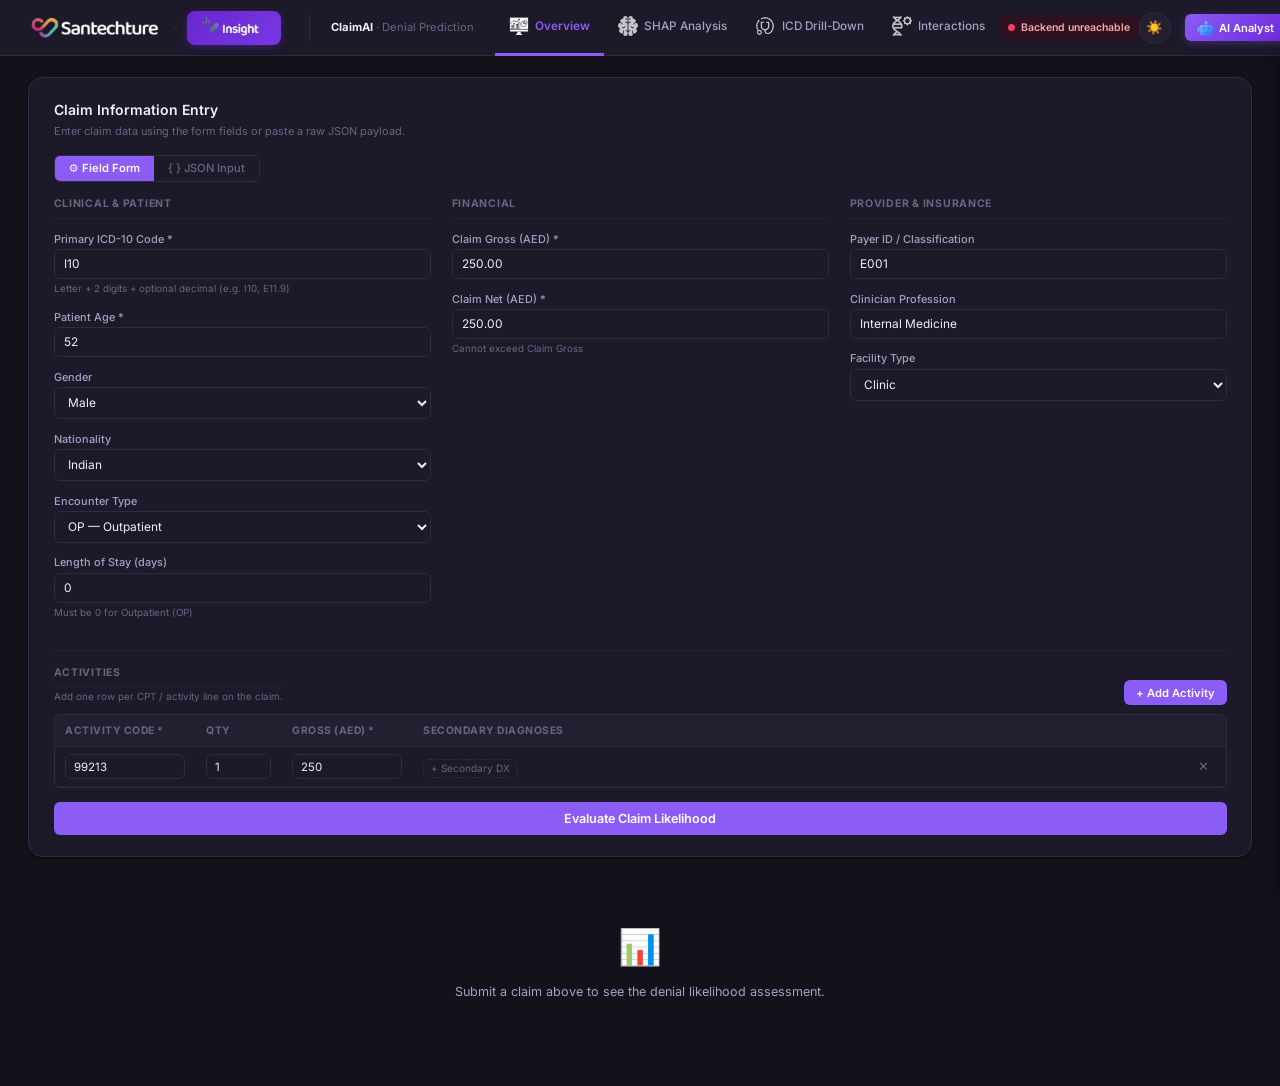
==== frontend/index.html @ 948dea89 "rag included for mvp" ====
<!DOCTYPE html>
<html lang="en">
<head>
  <meta charset="UTF-8" />
  <meta name="viewport" content="width=device-width, initial-scale=1.0" />
  <title>ClaimAI — Denial Prediction</title>

  <!-- Google Fonts -->
  <link rel="preconnect" href="https://fonts.googleapis.com" />
  <link rel="preconnect" href="https://fonts.gstatic.com" crossorigin />
  <link href="https://fonts.googleapis.com/css2?family=Inter:wght@400;500;600;700&display=swap" rel="stylesheet" />

  <!-- Plotly.js -->
  <script src="https://cdn.plot.ly/plotly-2.32.0.min.js"></script>

  <!-- Styles -->
  <link rel="stylesheet" href="css/base.css?v=6" />
  <link rel="stylesheet" href="css/layout.css?v=5" />
  <link rel="stylesheet" href="css/components.css?v=6" />

  <style>
    /* ── Top navigation bar ─────────────────────────────────────── */
    .top-nav {
      position: sticky;
      top: 0;
      z-index: 100;
      background: var(--color-surface);
      border-bottom: 1px solid var(--color-border);
      display: flex;
      align-items: center;
      padding: 0 2rem;
      height: 56px;
      gap: 0;
      box-shadow: 0 1px 4px rgba(0,0,0,.25);
    }

    /* Logo section */
    .top-nav-logo {
      display: flex;
      align-items: center;
      margin-right: 2rem;
      text-decoration: none;
      flex-shrink: 0;
    }
    .top-nav-logo img {
      height: 26px;
      width: auto;
      display: block;
    }
    .top-nav-logo-sep {
      color: var(--color-border);
      font-size: .85rem;
      font-weight: 300;
      margin: 0 .6rem;
      user-select: none;
      opacity: 0.6;
    }
    .top-nav-insights-logo {
      height: 34px !important;
      width: auto;
      display: block;
      opacity: 0.95;
      background: linear-gradient(135deg, #6d28d9, #7c3aed);
      padding: 5px 9px;
      border-radius: 8px;
      box-shadow: 0 2px 8px rgba(109, 40, 217, 0.4);
    }

    /* Divider between logo and tabs */
    .top-nav-divider {
      width: 1px;
      height: 28px;
      background: var(--color-border);
      margin-right: 1.5rem;
      flex-shrink: 0;
    }

    /* ── Nav icon size — change ONE variable to resize all nav icons ── */
    :root { --nav-icon-size: 20px; }

    .top-nav-tab {
      background: none;
      border: none;
      padding: 0 1rem;
      height: 56px;
      font-size: .84rem;
      font-weight: 500;
      color: var(--color-text-secondary);
      cursor: pointer;
      border-bottom: 3px solid transparent;
      transition: color 120ms, border-color 120ms;
      white-space: nowrap;
      font-family: var(--font);
      display: flex;
      align-items: center;
      gap: .45rem;
    }
    .top-nav-tab:hover {
      color: var(--color-text-primary);
    }
    .top-nav-tab.active {
      color: var(--color-accent);
      border-bottom-color: var(--color-accent);
      font-weight: 600;
    }
    .top-nav-tab img {
      width: var(--nav-icon-size);
      height: var(--nav-icon-size);
      object-fit: contain;
      opacity: 0.75;
      transition: opacity 120ms;
      filter: brightness(0) invert(1);
      flex-shrink: 0;
    }
    .top-nav-tab:hover img   { opacity: 0.95; }
    .top-nav-tab.active img  { opacity: 1; filter: brightness(0) invert(1); }

    /* Spacer pushes health badge to the right */
    .top-nav-spacer { flex: 1; }

    /* Health badge in top nav */
    .top-nav-health {
      display: flex;
      align-items: center;
      gap: .4rem;
      font-size: .75rem;
      font-weight: 600;
      padding: .3rem .65rem;
      border-radius: var(--radius-sm);
      flex-shrink: 0;
    }
    .top-nav-health.online  { background: var(--color-low-bg);    color: #6EE7B7; }
    .top-nav-health.offline { background: var(--color-high-bg);   color: #FCA5A5; }
    .top-nav-health.loading { background: var(--color-medium-bg); color: #FCD34D; }
    .top-nav-health .health-dot { width:7px; height:7px; border-radius:50%; flex-shrink:0; }
    .top-nav-health.online  .health-dot { background: var(--color-low); }
    .top-nav-health.offline .health-dot { background: var(--color-high); }
    .top-nav-health.loading .health-dot { background: var(--color-medium); }

    /* Remove old in-page tab strip (still used in DOM for JS compat via bridge) */
    .tab-strip { display: none !important; }

    /* Remove old page header (replaced by top-nav) */
    .page-header { display: none !important; }

    /* Verdict banner sits just below the nav */
    .verdict-banner { margin-top: 0; }

    /* ── Form input mode toggle ─────────────────────────────────── */
    .input-mode-toggle {
      display: flex;
      gap: 0;
      margin-bottom: 1rem;
      border: 1px solid var(--color-border);
      border-radius: var(--radius-sm);
      overflow: hidden;
      width: fit-content;
    }
    .mode-btn {
      background: none;
      border: none;
      padding: .42rem 1rem;
      font-size: .8rem;
      font-weight: 500;
      color: var(--color-text-muted);
      cursor: pointer;
      font-family: var(--font);
      transition: background 120ms, color 120ms;
    }
    .mode-btn.active {
      background: var(--color-accent);
      color: #fff;
      font-weight: 600;
    }
    .mode-btn:not(.active):hover {
      background: var(--color-border-light);
      color: var(--color-text-primary);
    }

    /* JSON input panel */
    .json-input-panel { display: none; }
    .json-input-panel.visible { display: block; }
    .form-fields-panel { display: block; }
    .form-fields-panel.hidden { display: none; }

    .json-textarea {
      width: 100%;
      height: 280px;
      padding: .75rem;
      font-family: 'JetBrains Mono', 'Fira Code', monospace;
      font-size: .8rem;
      border: 1px solid var(--color-border);
      border-radius: var(--radius-sm);
      resize: vertical;
      line-height: 1.6;
      color: var(--color-text-primary);
      background: var(--color-surface-alt);
    }
    .json-textarea:focus {
      outline: none;
      border-color: var(--color-accent);
      box-shadow: 0 0 0 3px rgba(59,130,246,.1);
    }
    .json-error {
      font-size: .78rem;
      color: var(--color-high);
      margin-top: .4rem;
      display: none;
    }
    .json-error.visible { display: block; }
    .json-hint {
      font-size: .74rem;
      color: var(--color-text-muted);
      margin-top: .35rem;
    }

    /* App shell — remove left sidebar, full width main */
    .app-shell { flex-direction: column; }
    .sidebar   { display: none; }
    .main-content { width: 100%; }

    /* Content area max-width keeps wide-screen readable */
    .content-area {
      max-width: 1400px;
      margin-left: auto;
      margin-right: auto;
      width: 100%;
    }

    /* Overview top row: score card narrower, gauge wider */
    .overview-top-row {
      display: grid;
      grid-template-columns: 280px 1fr 280px;
      gap: 1.25rem;
      align-items: start;
      margin-bottom: 1.25rem;
    }
    @media (max-width: 1100px) {
      .overview-top-row { grid-template-columns: 1fr 1fr; }
      .overview-top-row > :last-child { grid-column: 1 / -1; }
    }
    @media (max-width: 700px) {
      .overview-top-row { grid-template-columns: 1fr; }
    }

    /* Form columns: tighter gap on mid screens */
    @media (max-width: 1050px) {
      .form-columns { grid-template-columns: 1fr 1fr !important; }
    }

    /* Activity table: constrain input widths so the table doesn't explode */
    .activities-table .act-code  { width: 120px; min-width: 90px; }
    .activities-table .act-qty   { width: 65px;  min-width: 55px; }
    .activities-table .act-gross { width: 110px; min-width: 80px; }

    /* Secondary DX inputs inside activity rows */
    .act-secondary-dx-cell { min-width: 180px; }
    .secondary-dx-list { display: flex; flex-direction: column; gap: .25rem; margin-bottom: .25rem; }
    .secondary-dx-row  { display: flex; align-items: center; gap: .25rem; }
    .btn-add-sec-dx {
      background: none; border: 1px dashed var(--color-border);
      border-radius: var(--radius-sm); padding: .18rem .5rem;
      font-size: .72rem; color: var(--color-text-muted); cursor: pointer;
      font-family: var(--font); white-space: nowrap;
    }
    .btn-add-sec-dx:hover { border-color: var(--color-accent); color: var(--color-accent); }
    .btn-remove-sec-dx {
      background: none; border: none; color: var(--color-text-muted);
      cursor: pointer; font-size: .8rem; padding: 0 .2rem; line-height: 1;
    }
    .btn-remove-sec-dx:hover { color: var(--color-high); }

    /* ── Live Interaction Explorer ──────────────────────────────────── */
    .live-interaction-section {
      background: var(--color-surface);
      border: 1px solid var(--color-border-light);
      border-radius: var(--radius-md);
      padding: 1rem 1.25rem 1.25rem;
      margin-bottom: 1rem;
    }

    /* Controls row */
    .live-controls-row {
      display: flex;
      align-items: center;
      gap: 1.25rem;
      flex-wrap: wrap;
      margin-bottom: .85rem;
      padding-bottom: .75rem;
      border-bottom: 1px solid var(--color-border-light);
    }
    .live-ctrl-group { display: flex; align-items: center; gap: .5rem; }
    .live-ctrl-label {
      font-size: .72rem;
      font-weight: 600;
      color: var(--color-text-muted);
      text-transform: uppercase;
      letter-spacing: .04em;
      white-space: nowrap;
    }
    .live-activity-select {
      font-family: var(--font);
      font-size: .8rem;
      background: var(--color-chart-bg);
      color: var(--color-text-primary);
      border: 1px solid var(--color-border-light);
      border-radius: var(--radius-sm);
      padding: .28rem .55rem;
      min-width: 220px;
      cursor: pointer;
    }
    .live-ctrl-legend { gap: .4rem; flex-wrap: wrap; }

    /* Depth toggle buttons */
    .depth-toggle-group { display: flex; gap: .25rem; }
    .depth-btn {
      font-family: var(--font);
      font-size: .75rem;
      font-weight: 600;
      letter-spacing: .03em;
      background: var(--color-chart-bg);
      color: var(--color-text-muted);
      border: 1px solid var(--color-border-light);
      border-radius: var(--radius-sm);
      padding: .28rem .72rem;
      cursor: pointer;
      transition: background .15s, color .15s, border-color .15s;
    }
    .depth-btn:hover { background: var(--color-border-light); color: var(--color-text-primary); }
    .depth-btn.active {
      background: var(--color-accent, #3B82F6);
      color: #fff;
      border-color: var(--color-accent, #3B82F6);
    }

    /* Direction badges */
    .depth-dir-badge {
      display: inline-block;
      font-size: .68rem;
      font-weight: 600;
      padding: .2rem .5rem;
      border-radius: var(--radius-sm);
      white-space: nowrap;
    }
    .dir-amplifying  { background: #7F1D1D;  color: #FEE2E2; border: 1px solid #EF4444; }
    .dir-conflicting { background: #1E3A5F;  color: #DBEAFE; border: 1px solid #3B82F6; }
    .dir-mixed       { background: #78350F;  color: #FEF3C7; border: 1px solid #F59E0B; }

    /* Live header banner */
    .live-interaction-header {
      border-radius: var(--radius-sm);
      padding: .6rem 1rem;
      margin-bottom: .85rem;
      display: flex;
      align-items: center;
      justify-content: space-between;
      flex-wrap: wrap;
      gap: .5rem;
      min-height: 2.4rem;
      font-size: .8rem;
    }
    .live-interaction-header.neutral { background: var(--color-chart-bg); }
    .live-interaction-header.high    { background: rgba(239,68,68,.12); border: 1px solid rgba(239,68,68,.25); }
    .live-interaction-header.medium  { background: rgba(245,158,11,.12); border: 1px solid rgba(245,158,11,.25); }
    .live-interaction-header.low     { background: rgba(34,197,94,.10); border: 1px solid rgba(34,197,94,.2); }
    .live-header-left, .live-header-right { display: flex; align-items: center; gap: .6rem; flex-wrap: wrap; }
    .live-badge {
      font-size: .68rem; font-weight: 700; letter-spacing: .06em;
      background: var(--color-accent, #3B82F6); color: #fff;
      padding: .15rem .45rem; border-radius: var(--radius-sm);
    }
    .live-act-label  { font-size: .8rem; color: var(--color-text-primary); }
    .live-depth-label {
      font-size: .7rem; font-weight: 600;
      color: var(--color-text-muted);
      background: var(--color-chart-bg);
      border: 1px solid var(--color-border-light);
      padding: .1rem .4rem; border-radius: var(--radius-sm);
    }
    .live-dominant-label { font-size: .72rem; color: var(--color-text-muted); }
    .live-dominant-combo { font-size: .8rem; font-weight: 600; color: var(--color-text-primary); }
    .live-combined-score { font-size: .8rem; font-weight: 700; }
    .live-combined-score.pos { color: #F87171; text-shadow: 0 0 8px rgba(239,68,68,.4); }
    .live-combined-score.neg { color: #34D399; text-shadow: 0 0 8px rgba(52,211,153,.4); }

    /* Live depth content wrapper */
    .live-depth-content { min-height: 200px; }

    /* Depth-2 two-column layout */
    .live-section-row {
      display: grid;
      grid-template-columns: 1fr 1fr;
      gap: 1.25rem;
      align-items: start;
    }
    @media (max-width: 900px) { .live-section-row { grid-template-columns: 1fr; } }
    .live-heatmap-wrap, .live-pairs-table-wrap { min-width: 0; }

    /* Depth-3/4 single column */
    .live-section-col { display: flex; flex-direction: column; gap: .5rem; }

    /* Dominant pair row highlight */
    .dominant-pair-row td { background: rgba(239,68,68,.07) !important; }
    .dominant-pair-row td:first-child { border-left: 3px solid #EF4444; }

    /* Feature label pills */
    .feat-label {
      display: inline-block;
      font-size: .73rem;
      background: var(--color-chart-bg);
      border: 1px solid var(--color-border-light);
      border-radius: var(--radius-sm);
      padding: .1rem .4rem;
      color: var(--color-text-primary);
      white-space: nowrap;
    }
    .feat-label-triple {
      font-size: .72rem;
      color: var(--color-text-secondary, #94a3b8);
      word-break: break-word;
    }

    /* Text risk / safe colours */
    .text-risk { color: #F87171; font-weight: 700; }
    .text-safe { color: #34D399; font-weight: 700; }

    /* Dominant quad card */
    .dominant-quad-card {
      border-radius: var(--radius-md);
      padding: .9rem 1.1rem;
      margin-bottom: .8rem;
      border: 1px solid var(--color-border-light);
    }
    .dominant-quad-card.high   { background: rgba(239,68,68,.1);  border-color: rgba(239,68,68,.3); }
    .dominant-quad-card.medium { background: rgba(245,158,11,.1); border-color: rgba(245,158,11,.3); }
    .dominant-quad-card.low    { background: rgba(34,197,94,.08); border-color: rgba(34,197,94,.2); }
    .dominant-quad-card.neutral{ background: var(--color-chart-bg); }
    .quad-card-title  { font-size: .72rem; font-weight: 700; text-transform: uppercase; letter-spacing: .05em; color: var(--color-text-muted); margin-bottom: .3rem; }
    .quad-card-combo  { font-size: .88rem; font-weight: 700; color: var(--color-text-primary); margin-bottom: .4rem; word-break: break-word; }
    .quad-card-meta   { display: flex; align-items: center; gap: .6rem; flex-wrap: wrap; margin-bottom: .6rem; }
    .quad-combined    { font-size: .82rem; font-weight: 700; }
    .quad-combined.pos { color: #F87171; }
    .quad-combined.neg { color: #34D399; }
    .quad-card-breakdown { display: flex; flex-wrap: wrap; gap: .5rem; }
    .quad-factor { display: flex; align-items: center; gap: .35rem; }
    .quad-feat-name { font-size: .75rem; color: var(--color-text-muted); }

    /* Live placeholder */
    .live-placeholder {
      display: flex;
      flex-direction: column;
      align-items: center;
      justify-content: center;
      gap: .6rem;
      padding: 2.5rem 1rem;
      color: var(--color-text-muted);
      font-size: .85rem;
      text-align: center;
    }
    .live-placeholder .placeholder-icon { font-size: 2rem; opacity: .4; }

    /* ── Reason model SHAP elements ─────────────────────────────────── */
    .reason-label-badge {
      display: inline-block;
      margin-left: .6rem;
      font-size: .72rem;
      font-weight: 700;
      padding: .2rem .6rem;
      border-radius: var(--radius-sm);
      background: #1E3A5F;
      color: #93C5FD;
      border: 1px solid #3B82F6;
      letter-spacing: .03em;
      vertical-align: middle;
    }

    .shap-reason-approved-msg {
      display: flex;
      align-items: center;
      gap: .6rem;
      padding: 1.5rem 1rem;
      color: var(--color-text-muted);
      font-size: .85rem;
    }
    .shap-reason-approved-msg .approved-icon {
      font-size: 1.4rem;
      color: var(--color-low);
    }

    .reason-strip {
      background: var(--color-surface);
      border: 1px solid var(--color-border-light);
      border-radius: var(--radius-md);
      padding: .75rem 1.25rem;
      display: flex;
      align-items: center;
      gap: 2rem;
      flex-wrap: wrap;
    }
    .reason-strip-left, .reason-strip-right {
      display: flex;
      align-items: center;
      gap: .6rem;
      flex-wrap: wrap;
    }
    .reason-strip-label {
      font-size: .7rem;
      font-weight: 700;
      text-transform: uppercase;
      letter-spacing: .05em;
      color: var(--color-text-muted);
      white-space: nowrap;
    }
    .reason-strip-value {
      font-size: .88rem;
      font-weight: 700;
      color: #FCD34D;
      background: #78350F;
      border: 1px solid #F59E0B;
      border-radius: var(--radius-sm);
      padding: .2rem .6rem;
      white-space: nowrap;
    }
    .reason-strip-confidence {
      font-size: .88rem;
      font-weight: 700;
      color: var(--color-text-primary);
    }
    .reason-conf-bar-track {
      width: 120px;
      height: 6px;
      background: var(--color-chart-bg);
      border-radius: 3px;
      overflow: hidden;
    }
    .reason-conf-bar {
      height: 100%;
      background: linear-gradient(90deg, #3B82F6, #8B5CF6);
      border-radius: 3px;
      transition: width .4s ease;
    }

    /* Denial reason cell in tables */
    .denial-reason-cell {
      font-size: .75rem;
      max-width: 180px;
    }
    .denial-reason-tag {
      display: inline-block;
      background: #78350F;
      color: #FCD34D;
      border: 1px solid #F59E0B;
      border-radius: var(--radius-sm);
      padding: .15rem .45rem;
      font-size: .7rem;
      font-weight: 600;
      white-space: nowrap;
      max-width: 170px;
      overflow: hidden;
      text-overflow: ellipsis;
    }
    .denial-reason-na {
      color: var(--color-text-muted);
      font-size: .75rem;
    }
    .reason-conf-pill {
      display: inline-block;
      font-size: .72rem;
      font-weight: 600;
      padding: .15rem .4rem;
      border-radius: var(--radius-sm);
      background: var(--color-chart-bg);
      border: 1px solid var(--color-border-light);
      color: var(--color-text-primary);
    }

    /* Chat is now a floating panel triggered from nav */
    /* ── Theme toggle button ─────────────────────────────────── */
    .theme-toggle-btn {
      display: flex;
      align-items: center;
      justify-content: center;
      width: 32px;
      height: 32px;
      border-radius: 50%;
      border: 1px solid var(--color-border);
      background: var(--color-surface-alt);
      cursor: pointer;
      transition: background 150ms ease, border-color 150ms ease,
                  transform 150ms ease;
      flex-shrink: 0;
      margin-right: .25rem;
    }
    .theme-toggle-btn:hover {
      background: var(--color-border);
      border-color: var(--color-accent);
      transform: rotate(20deg);
    }
    .theme-toggle-icon {
      font-size: .95rem;
      line-height: 1;
      display: block;
      transition: transform 300ms ease;
    }
    [data-theme="light"] .theme-toggle-btn {
      background: #EDE9FE;
      border-color: #A78BFA;
    }
    [data-theme="light"] .theme-toggle-btn:hover {
      background: #DDD6FE;
    }

    /* ── Chat float button ───────────────────────────────────── */
    .chat-float-btn {
      background: linear-gradient(135deg, #8B5CF6 0%, #6D28D9 100%);
      color: #fff;
      border: none;
      padding: .3rem .85rem;
      border-radius: var(--radius-sm);
      font-size: .8rem;
      font-weight: 600;
      cursor: pointer;
      font-family: var(--font);
      display: flex;
      align-items: center;
      gap: .35rem;
      flex-shrink: 0;
      margin-left: .75rem;
      box-shadow: 0 2px 8px rgba(139,92,246,.3);
      transition: opacity 140ms, box-shadow 140ms;
    }
    .chat-float-btn:hover {
      opacity: .88;
      box-shadow: 0 4px 14px rgba(139,92,246,.45);
    }

    /* Chat drawer */
    .chat-drawer {
      position: fixed;
      right: 0; top: 56px; bottom: 0;
      width: 340px;
      background: var(--color-surface);
      border-left: 1px solid var(--color-border);
      display: flex;
      flex-direction: column;
      z-index: 200;
      transform: translateX(100%);
      transition: transform 200ms ease;
      box-shadow: -4px 0 16px rgba(0,0,0,.35);
    }
    .chat-drawer.open { transform: translateX(0); }

    .chat-drawer-header {
      padding: .85rem 1rem;
      border-bottom: 1px solid var(--color-border);
      display: flex;
      justify-content: space-between;
      align-items: center;
    }
    .chat-drawer-title {
      font-size: .9rem;
      font-weight: 700;
      display: flex;
      align-items: center;
      gap: .4rem;
    }
    .chat-close-btn {
      background: none;
      border: none;
      font-size: 1.1rem;
      cursor: pointer;
      color: var(--color-text-muted);
      padding: .2rem .4rem;
    }
    .chat-close-btn:hover { color: var(--color-text-primary); }

    /* RAG rule lookup toggle */
    .rag-toggle-wrap {
      display: flex;
      align-items: center;
      gap: .45rem;
      cursor: pointer;
      user-select: none;
    }
    .rag-toggle-label {
      font-size: .68rem;
      color: var(--color-text-muted);
      white-space: nowrap;
      transition: color 150ms;
    }
    .rag-toggle-wrap.rag-active .rag-toggle-label {
      color: #a78bfa;
    }
    /* The switch track */
    .rag-switch {
      position: relative;
      width: 32px;
      height: 17px;
      flex-shrink: 0;
    }
    .rag-switch input {
      opacity: 0;
      width: 0;
      height: 0;
      position: absolute;
    }
    .rag-slider {
      position: absolute;
      inset: 0;
      background: var(--color-border);
      border-radius: 17px;
      transition: background 200ms ease;
      cursor: pointer;
    }
    .rag-slider::before {
      content: '';
      position: absolute;
      width: 11px;
      height: 11px;
      left: 3px;
      top: 3px;
      background: #fff;
      border-radius: 50%;
      transition: transform 200ms ease;
    }
    .rag-switch input:checked + .rag-slider {
      background: linear-gradient(135deg, #6d28d9, #7c3aed);
    }
    .rag-switch input:checked + .rag-slider::before {
      transform: translateX(15px);
    }
    .rag-switch.rag-loading .rag-slider {
      opacity: .5;
      cursor: not-allowed;
    }
  </style>
</head>

<body>

<!-- ================================================================
     SPINNER OVERLAY
     ================================================================ -->
<div id="spinner-overlay" class="spinner-overlay">
  <div class="spinner"></div>
  <div class="spinner-label">Evaluating claim denial likelihood…</div>
</div>

<!-- ================================================================
     TOP NAVIGATION BAR  (logo + tabs + health + chat button)
     ================================================================ -->
<nav class="top-nav">

  <!-- Santechture logo -->
  <a class="top-nav-logo" href="#">
    <img src="assets/Logo + Slogan.png" alt="Santechture — Smart Solutions. Proven Results." />
    <span class="top-nav-logo-sep">×</span>
    <img src="assets/insights.png" alt="Insights" class="top-nav-insights-logo" />
  </a>

  <div class="top-nav-divider"></div>

  <!-- Product label -->
  <span style="font-size:.8rem;font-weight:700;color:var(--color-text-primary);margin-right:1.5rem;white-space:nowrap;">ClaimAI <span style="font-weight:400;color:var(--color-text-muted);">· Denial Prediction</span></span>

  <!-- Analysis tabs -->
  <button class="top-nav-tab active" data-tab="overview">
    <img src="assets/overview.png" alt="" /> Overview
  </button>
  <button class="top-nav-tab" data-tab="shap">
    <img src="assets/shapanalysis.png" alt="" /> SHAP Analysis
  </button>
  <button class="top-nav-tab" data-tab="icd">
    <img src="assets/icddrilldown.png" alt="" /> ICD Drill-Down
  </button>
  <button class="top-nav-tab" data-tab="interactions">
    <img src="assets/interactions.png" alt="" /> Interactions
  </button>

  <div class="top-nav-spacer"></div>

  <!-- Health indicator -->
  <div id="top-health-badge" class="top-nav-health loading">
    <span class="health-dot"></span> Checking…
  </div>

  <!-- Dark / Light mode toggle -->
  <button id="theme-toggle-btn" class="theme-toggle-btn" title="Toggle dark / light mode" aria-label="Toggle theme">
    <span id="theme-toggle-icon" class="theme-toggle-icon">☀️</span>
  </button>

  <!-- AI Chat toggle -->
  <button class="chat-float-btn" id="chat-toggle-btn">
    <img src="assets/bot.png" alt="" style="width:18px;height:18px;object-fit:contain;vertical-align:middle;"> AI Analyst
  </button>

</nav>


<!-- ================================================================
     APP SHELL
     ================================================================ -->
<div class="app-shell">

  <!-- Hidden element kept only for JS health-badge id compatibility -->
  <aside class="sidebar" style="display:none;">
    <div id="health-badge" class="health-badge loading">
      <span class="health-dot"></span>
    </div>
    <div id="health-endpoint" class="sidebar-endpoint"></div>
  </aside>

  <!-- ============================================================
       MAIN CONTENT
       ============================================================ -->
  <main class="main-content">

    <!-- Legacy page header (hidden via CSS) -->
    <header class="page-header"></header>

    <!-- Verdict banner -->
    <div id="verdict-banner" class="verdict-banner"></div>

    <!-- Content area -->
    <div class="content-area">

      <!-- --------------------------------------------------------
           CLAIM FORM  (lives inside Overview tab only)
           -------------------------------------------------------- -->
      <!-- Legacy tab strip (hidden, kept for JS .tab-btn selector) -->
      <div class="tab-strip" aria-hidden="true">
        <button class="tab-btn active" data-tab="overview">Overview</button>
        <button class="tab-btn" data-tab="shap">SHAP Analysis</button>
        <button class="tab-btn" data-tab="icd">ICD Drill-Down</button>
        <button class="tab-btn" data-tab="interactions">Interactions</button>
      </div>

      <!-- ============================================================
           TAB 1 — OVERVIEW
           ============================================================ -->
      <div id="tab-overview" class="tab-panel active">

        <!-- Form is inside Overview only -->
        <div class="form-card">
        <div class="form-card-title">Claim Information Entry</div>
        <div class="form-card-caption">Enter claim data using the form fields or paste a raw JSON payload.</div>

        <!-- Input mode toggle -->
        <div class="input-mode-toggle">
          <button class="mode-btn active" id="mode-form-btn">⚙️ Field Form</button>
          <button class="mode-btn"        id="mode-json-btn">{ } JSON Input</button>
        </div>

        <!-- Validation errors -->
        <div id="validation-block" class="validation-block">
          <div id="val-title" class="validation-block-title"></div>
          <div id="val-msg"   class="validation-block-msg"></div>
          <div id="val-error-list"></div>
        </div>

        <form id="claim-form" novalidate>

          <!-- ── JSON INPUT PANEL ─────────────────────────────── -->
          <div class="json-input-panel" id="json-input-panel">
            <textarea
              id="json-payload-input"
              class="json-textarea"
              spellcheck="false"
              placeholder='{
  "claim_id": "CLM-001",
  "primary_diagnosis_code": "I10",
  "patient_age": 52,
  "gender": "MALE",
  "nationality": "INDIAN",
  "encounter_type": "OP",
  "length_of_stay": 0,
  "claim_gross": 500.00,
  "claim_net": 500.00,
  "clinician_profession": "Internal Medicine",
  "facility_type": "Clinic",
  "payer_classification": "E001",
  "activities": [
    {
      "activity_code": "99213",
      "activity_quantity": 1,
      "activity_gross": 250.00,
      "diagnoses": [
        { "diagnosis_code": "I10", "diagnosis_type": "primary" }
      ]
    }
  ]
}'
            ></textarea>
            <div id="json-parse-error" class="json-error"></div>
            <div class="json-hint">Paste a ClaimRequest JSON. Must include <code>primary_diagnosis_code</code> and an <code>activities</code> array. Each activity needs a <code>diagnoses</code> array. Click Evaluate to submit.</div>
          </div>

          <!-- ── FIELD FORM PANEL ─────────────────────────────── -->
          <div class="form-fields-panel" id="form-fields-panel">
            <div class="form-columns">

              <!-- Column 1: Clinical & Patient -->
              <div>
                <div class="form-col-title">Clinical &amp; Patient</div>

                <div class="field-group">
                  <label for="f-primary_diagnosis_code">Primary ICD-10 Code *</label>
                  <input id="f-primary_diagnosis_code" type="text" value="I10"
                         placeholder="e.g. I10, E11.22, M54.5" />
                  <div class="field-hint">Letter + 2 digits + optional decimal (e.g. I10, E11.9)</div>
                </div>

                <div class="field-group">
                  <label for="f-patient_age">Patient Age *</label>
                  <input id="f-patient_age" type="number" value="52" min="0" max="120" />
                </div>

                <div class="field-group">
                  <label for="f-gender">Gender</label>
                  <select id="f-gender">
                    <option value="MALE" selected>Male</option>
                    <option value="FEMALE">Female</option>
                    <option value="UNKNOWN">Unknown</option>
                  </select>
                </div>

                <div class="field-group">
                  <label for="f-nationality">Nationality</label>
                  <select id="f-nationality">
                    <option value="EMIRATI">Emirati</option>
                    <option value="INDIAN" selected>Indian</option>
                    <option value="OTHERS">Others</option>
                  </select>
                </div>

                <div class="field-group">
                  <label for="f-encounter_type">Encounter Type</label>
                  <select id="f-encounter_type">
                    <option value="OP" selected>OP — Outpatient</option>
                    <option value="IP">IP — Inpatient</option>
                    <option value="EM">EM — Emergency</option>
                  </select>
                </div>

                <div class="field-group">
                  <label for="f-length_of_stay">Length of Stay (days)</label>
                  <input id="f-length_of_stay" type="number" value="0" min="0" />
                  <div class="field-hint">Must be 0 for Outpatient (OP)</div>
                </div>
              </div><!-- /col1 -->

              <!-- Column 2: Financial -->
              <div>
                <div class="form-col-title">Financial</div>

                <div class="field-group">
                  <label for="f-claim_gross">Claim Gross (AED) *</label>
                  <input id="f-claim_gross" type="number" value="250.00" min="0.01" step="10" />
                </div>

                <div class="field-group">
                  <label for="f-claim_net">Claim Net (AED) *</label>
                  <input id="f-claim_net" type="number" value="250.00" min="0" step="10" />
                  <div class="field-hint">Cannot exceed Claim Gross</div>
                </div>
              </div><!-- /col2 -->

              <!-- Column 3: Provider & Insurance -->
              <div>
                <div class="form-col-title">Provider &amp; Insurance</div>

                <div class="field-group">
                  <label for="f-payer_id">Payer ID / Classification</label>
                  <input id="f-payer_id" type="text" value="E001" placeholder="e.g. E001, DAMAN" />
                </div>

                <div class="field-group">
                  <label for="f-clinician_profession">Clinician Profession</label>
                  <input id="f-clinician_profession" type="text"
                         value="Internal Medicine" placeholder="e.g. Internal Medicine" />
                </div>

                <div class="field-group">
                  <label for="f-facility_type">Facility Type</label>
                  <select id="f-facility_type">
                    <option value="Clinic" selected>Clinic</option>
                    <option value="Hospital">Hospital</option>
                    <option value="Day Surgery">Day Surgery</option>
                  </select>
                </div>
              </div><!-- /col3 -->

            </div><!-- /form-columns -->

            <!-- ── Activities Section ──────────────────────────── -->
            <div class="activities-section">
              <div class="activities-header">
                <div>
                  <div class="form-col-title" style="margin-bottom:.2rem;">Activities</div>
                  <div class="field-hint">Add one row per CPT / activity line on the claim.</div>
                </div>
                <button type="button" class="btn-add-act" id="add-activity-btn">+ Add Activity</button>
              </div>
              <div class="data-table-wrap activities-table-wrap">
                <table class="data-table activities-table">
                  <thead>
                    <tr>
                      <th>Activity Code *</th>
                      <th>Qty</th>
                      <th>Gross (AED) *</th>
                      <th>Secondary Diagnoses</th>
                      <th style="width:40px;"></th>
                    </tr>
                  </thead>
                  <tbody id="activities-tbody"></tbody>
                </table>
              </div>
            </div><!-- /activities-section -->

          </div><!-- /form-fields-panel -->

          <button type="submit" class="btn-primary" id="submit-btn">
          Evaluate Claim Likelihood
          </button>
        </form>
        </div><!-- /form-card -->

        <!-- overview results sit below the form -->
        <div id="overview-placeholder" class="placeholder-box">
          <div class="ph-icon">📊</div>
          <p>Submit a claim above to see the denial likelihood assessment.</p>
        </div>

        <div id="overview-content" class="hidden">

          <!-- ── Row 1: Claim Score Hero + Gauge + Patient Info ── -->
          <div class="overview-top-row">

            <!-- Claim Score Hero -->
            <div class="claim-score-card">
              <div class="claim-score-header">
                <span class="claim-score-label">Overall Claim Denial Score</span>
                <span id="risk-badge" class="risk-badge">—</span>
              </div>
              <div class="claim-score-body">
                <span id="claim-score-value" class="claim-score-value">—</span>
              </div>
              <div class="claim-score-bar-track">
                <div id="claim-score-bar" class="claim-score-fill" style="width:0%"></div>
              </div>
              <div class="claim-score-bands">
                <span class="band low">LOW &lt;40%</span>
                <span class="band medium">MED 40–70%</span>
                <span class="band high">HIGH ≥70%</span>
              </div>
              <div id="claim-score-level" class="claim-score-level">—</div>
            </div>

            <!-- Gauge — takes the 1fr middle column -->
            <div class="chart-card" style="text-align:center;padding-bottom:.75rem;">
              <div class="chart-title">Denial Probability Gauge</div>
              <div id="gauge-chart" class="plotly-container" style="min-height:260px;"></div>
            </div>

            <!-- Patient & Claim info -->
            <div class="info-card">
              <div class="info-card-title">Patient &amp; Claim</div>
              <table id="patient-table" class="info-table"></table>
            </div>

          </div><!-- /overview-top-row -->

          <!-- ── Row 2: KPI strip ── -->
          <div class="grid-4" style="margin-bottom:1.25rem;">
            <div id="kpi-claim-score" class="kpi-card">
              <div class="kpi-label">At-Risk Amount</div>
              <div class="kpi-value neutral">—</div>
              <div class="kpi-sub">—</div>
            </div>
            <div id="kpi-highest-act" class="kpi-card">
              <div class="kpi-label">Highest Activity</div>
              <div class="kpi-value neutral">—</div>
              <div class="kpi-sub">Most At-Risk Activity</div>
            </div>
            <div id="kpi-avg-act" class="kpi-card">
              <div class="kpi-label">Average Activity</div>
              <div class="kpi-value neutral">—</div>
              <div class="kpi-sub">Across All Activities</div>
            </div>
            <div id="kpi-act-count" class="kpi-card">
              <div class="kpi-label">Activities</div>
              <div class="kpi-value neutral">—</div>
              <div class="kpi-sub">Submitted</div>
            </div>
          </div><!-- /kpi strip -->

          <!-- ── Row 3: Action banner ── -->
          <div id="action-banner" class="action-banner low" style="margin-bottom:1.25rem;margin-top:0;"><strong>—</strong></div>

          <!-- ── Row 4: Activity-level predictions table ── -->
          <div class="chart-card" style="margin-bottom:1.25rem;padding-bottom:1rem;">
            <div class="chart-title">Activity-Level Denial Predictions</div>
            <div class="chart-caption">
              Per-activity XGBoost prediction with SHAP top drivers. Each row is one activity line in the claim.
              Red rows indicate activities the model predicts will be denied.
            </div>
            <div class="data-table-wrap" style="border:none;border-radius:0;margin-top:.5rem;">
              <table class="data-table act-pred-table">
                <thead>
                  <tr>
                    <th>Activity Code</th>
                    <th>CPT Category</th>
                    <th>Qty</th>
                    <th>Gross (AED)</th>
                    <th style="min-width:160px;">Denial Likelihood</th>
                    <th>Verdict</th>
                    <th>Denial Reason</th>
                    <th>Confidence</th>
                    <th>Reason Drivers</th>
                  </tr>
                </thead>
                <tbody id="activity-predictions-body">
                  <tr><td colspan="9" class="no-data-row">No predictions yet.</td></tr>
                </tbody>
              </table>
            </div>
          </div>

          <!-- ── Row 5: Model info ── -->
          <div class="info-card" style="margin-bottom:1.25rem;">
            <div class="info-card-title">Model Reference</div>
            <div style="display:grid;grid-template-columns:repeat(4,1fr);gap:.75rem 1.5rem;">
              <div><div class="kpi-label">Algorithm</div><div style="font-weight:600;font-size:.85rem;">XGBoost</div></div>
              <div><div class="kpi-label">Encoder</div><div style="font-weight:600;font-size:.85rem;">Target Encoder</div></div>
              <div><div class="kpi-label">Features</div><div style="font-weight:600;font-size:.85rem;">38 features</div></div>
              <div><div class="kpi-label">Claim Score</div><div style="font-weight:600;font-size:.85rem;">0.7 × max + 0.3 × avg</div></div>
            </div>
          </div>

        </div><!-- /overview-content -->

      </div><!-- /tab-overview -->

      <!-- ============================================================
           TAB 2 — SHAP ANALYSIS
           ============================================================ -->
      <div id="tab-shap" class="tab-panel">
        <div id="shap-placeholder" class="placeholder-box">
          <div class="ph-icon">🧠</div>
          <p>Submit a claim above to see SHAP feature explanations.</p>
        </div>
        <div id="shap-content" class="hidden">

          <!-- ── Activity selector bar ─────────────────────────── -->
          <div class="shap-activity-bar">
            <div class="shap-activity-bar-left">
              <span class="shap-activity-bar-label">Analysing activity:</span>
              <select id="shap-activity-select" class="shap-activity-select"></select>
            </div>
            <div id="shap-activity-badge-row" class="shap-activity-badge-row"></div>
          </div>

          <!-- ── KPI strip ─────────────────────────────────────── -->
          <div class="grid-4" style="margin-bottom:1.25rem;">
            <div id="kpi-prob" class="kpi-card">
              <div class="kpi-label">Activity Denial Probability</div>
              <div class="kpi-value high">—</div>
              <div class="kpi-sub">—</div>
            </div>
            <div id="kpi-shap" class="kpi-card">
              <div class="kpi-label">Net SHAP Log-Odds</div>
              <div class="kpi-value neutral">—</div>
              <div class="kpi-sub">Base: −0.32</div>
            </div>
            <div id="kpi-flags" class="kpi-card">
              <div class="kpi-label">High-Impact Drivers</div>
              <div class="kpi-value neutral">—</div>
              <div class="kpi-sub">—</div>
            </div>
            <div id="kpi-revised" class="kpi-card">
              <div class="kpi-label">If Top Driver Fixed</div>
              <div class="kpi-value green">—</div>
              <div class="kpi-sub">↓ Revised likelihood</div>
            </div>
          </div>

          <!-- ── Waterfall — Reason Model SHAP ────────────────── -->
          <div class="chart-card" style="margin-bottom:1.25rem;">
            <div class="chart-title">
              Reason Model SHAP Waterfall — Selected Activity
              <span id="shap-reason-label-badge" class="reason-label-badge" style="display:none;"></span>
            </div>
            <div class="chart-caption">
              Each bar shows how a feature shifts the <strong>predicted denial reason</strong> probability away from the base.
              Red = pushes toward this denial reason · Green = pushes away from it.
              Only shown when activity is predicted to be denied.
            </div>
            <!-- Denied: show waterfall -->
            <div id="shap-reason-content">
              <div id="shap-waterfall-chart" class="plotly-container" style="min-height:400px;"></div>
            </div>
            <!-- Approved: show placeholder -->
            <div id="shap-reason-approved" class="shap-reason-approved-msg" style="display:none;">
              <span class="approved-icon">✓</span>
              This activity is predicted to be <strong>approved</strong> — no denial reason SHAP available.
            </div>
          </div>

          <!-- ── Reason confidence + label strip ───────────────── -->
          <div id="shap-reason-strip" class="reason-strip" style="display:none;margin-bottom:1.25rem;">
            <div class="reason-strip-left">
              <span class="reason-strip-label">Predicted Denial Reason</span>
              <span id="reason-strip-value" class="reason-strip-value">—</span>
            </div>
            <div class="reason-strip-right">
              <span class="reason-strip-label">Model Confidence</span>
              <span id="reason-strip-confidence" class="reason-strip-confidence">—</span>
              <div class="reason-conf-bar-track">
                <div id="reason-conf-bar" class="reason-conf-bar" style="width:0%"></div>
              </div>
            </div>
          </div>

          <!-- ── Scatter + Dependence ──────────────────────────── -->
          <div class="grid-2" style="margin-bottom:1.25rem;">
            <div class="chart-card">
              <div class="chart-title">Feature Value vs SHAP Value</div>
              <div class="chart-caption">Each dot = one feature for this activity. Colour = impact strength: blue weak → red strong. Right of zero pushes toward denial.</div>
              <div id="shap-scatter-chart" class="plotly-container" style="min-height:340px;"></div>
            </div>
            <div class="chart-card">
              <div class="chart-title">SHAP Dependence — Activity Gross</div>
              <div class="chart-caption">Activity gross (log) vs SHAP contribution. Above zero → higher amount increases denial likelihood. Below zero → reduces it.</div>
              <div id="shap-dependence-chart" class="plotly-container" style="min-height:340px;"></div>
            </div>
          </div>

          <!-- ── All-activities comparison table ──────────────── -->
          <div class="chart-card" style="margin-bottom:1.25rem;">
            <div class="chart-title">All Activities — SHAP Driver Comparison</div>
            <div class="chart-caption">Top SHAP driver per activity line. Click a row to jump to that activity's detailed analysis above.</div>
            <div class="data-table-wrap" style="border:none;border-radius:0;margin-top:.5rem;">
              <table class="data-table shap-all-acts-table">
                <thead>
                  <tr>
                    <th>#</th>
                    <th>Activity Code</th>
                    <th>CPT Category</th>
                    <th>Denial Prob</th>
                    <th>Verdict</th>
                    <th>Denial Reason</th>
                    <th>Confidence</th>
                    <th>Top Reason Driver</th>
                    <th>2nd Driver</th>
                    <th>3rd Driver</th>
                  </tr>
                </thead>
                <tbody id="shap-all-acts-body"></tbody>
              </table>
            </div>
          </div>

          <!-- ── How-to expander ───────────────────────────────── -->
          <div class="expander">
            <button class="expander-trigger">How to read these charts <span class="expander-arrow">▼</span></button>
            <div class="expander-body">
              <p><strong>Activity selector</strong> — choose any activity line from the claim. All charts and KPIs update to show that activity's individual SHAP values from the reason model.</p>
              <p><strong>Waterfall</strong> — shows how each of the 38 model features shifted the predicted denial reason probability for the selected activity. Red bars push toward this denial reason; green bars push away from it. Only available when the activity is predicted to be denied.</p>
              <p><strong>Feature Value vs SHAP Value</strong> — each dot is one feature. Position right of zero = pushes toward the predicted denial reason for this activity. Colour intensity = strength of impact.</p>
              <p><strong>Dependence chart</strong> — shows how the activity gross amount (log-scaled) correlates with its SHAP contribution. The diamond marks this activity.</p>
              <p><strong>All-activities table</strong> — side-by-side comparison of the predicted denial reason, model confidence, and top 3 reason SHAP drivers for every activity. Click a row to switch the selector above.</p>
              <p><strong>Denial Reason</strong> — produced by the second (multiclass) model trained specifically on denial reason codes. Confidence is the model's max class probability for the predicted reason.</p>
            </div>
          </div>

        </div>
      </div>

      <!-- ============================================================
           TAB 3 — ICD DRILL-DOWN
           ============================================================ -->
      <div id="tab-icd" class="tab-panel">
        <div id="icd-active-caption" class="section-caption mb-3"></div>
        <div class="filter-bar">
          <select id="icd-filter-group"></select>
          <select id="icd-sort">
            <option value="meanShap">Sort: Mean SHAP ↓</option>
            <option value="denyRate">Sort: Deny Rate ↓</option>
            <option value="claims">Sort: Claims ↓</option>
          </select>
        </div>
        <div class="chart-card" style="margin-bottom:1.25rem;">
          <div class="chart-title">Denial Rate by ICD Group × Encounter Type</div>
          <div class="chart-caption">Cell = denial % for that combination. Darker = higher denial likelihood.</div>
          <div id="icd-heatmap" class="plotly-container" style="min-height:400px;"></div>
        </div>
        <div class="section-title mb-2">ICD Code Granular SHAP Table</div>
        <div class="section-caption">Mean SHAP contribution of each ICD code. Red pill = pushes toward denial.</div>
        <div class="data-table-wrap">
          <table class="data-table">
            <thead>
              <tr>
                <th>#</th><th>ICD Code</th><th>Description</th><th>ICD Group</th>
                <th>Claims</th><th>Deny Rate</th><th>Mean SHAP</th><th>Model Prob</th>
              </tr>
            </thead>
            <tbody id="icd-table-body"></tbody>
          </table>
        </div>
      </div>

      <!-- ============================================================
           TAB 4 — INTERACTIONS
           ============================================================ -->
      <div id="tab-interactions" class="tab-panel">

        <!-- ══════════════════════════════════════════════════
             LIVE INTERACTION EXPLORER
             ══════════════════════════════════════════════════ -->
        <div class="live-interaction-section">

          <!-- Controls row: activity selector + depth toggle -->
          <div class="live-controls-row">

            <div class="live-ctrl-group">
              <label class="live-ctrl-label" for="int-activity-select">Activity</label>
              <select id="int-activity-select" class="live-activity-select">
                <option value="0">Submit a claim to populate…</option>
              </select>
            </div>

            <div class="live-ctrl-group">
              <label class="live-ctrl-label">Interaction Depth</label>
              <div class="depth-toggle-group" id="depth-toggle-group">
                <button class="depth-btn active" data-depth="2" title="Pairwise — 1:1">1:1</button>
                <button class="depth-btn"        data-depth="3" title="Triple  — 1:1:1">1:1:1</button>
                <button class="depth-btn"        data-depth="4" title="Quad    — 1:1:1:1">1:1:1:1</button>
              </div>
            </div>

            <div class="live-ctrl-group live-ctrl-legend">
              <span class="depth-dir-badge dir-amplifying">↑ All amplify denial</span>
              <span class="depth-dir-badge dir-conflicting">↓ All reduce denial</span>
              <span class="depth-dir-badge dir-mixed">⚡ Mixed directions</span>
            </div>

          </div><!-- /live-controls-row -->

          <!-- Dynamic header banner (filled by renderLive) -->
          <div id="live-interaction-header" class="live-interaction-header neutral"></div>

          <!-- Dynamic content area (filled by _renderDepth2/3/4) -->
          <div id="live-depth-content" class="live-depth-content">
            <div class="live-placeholder">
              <div class="placeholder-icon">⚡</div>
              <div>Submit a claim to activate live interaction analysis.</div>
            </div>
          </div>

        </div><!-- /live-interaction-section -->

        <!-- ══════════════════════════════════════════════════
             POPULATION REFERENCE (collapsible)
             ══════════════════════════════════════════════════ -->
        <div class="expander-block" style="margin-top:1.5rem;">
          <button class="expander-trigger" type="button">
            Population Reference — Model-level ICD × CPT Interactions
            <span class="expander-arrow">▼</span>
          </button>
          <div class="expander-body">

            <div id="interactions-caption" class="section-caption mb-3"></div>

            <div class="section-title mb-2">Top Interaction Pairs</div>
            <div class="section-caption">Ranked by combined SHAP likelihood. Active claim row highlighted amber.</div>
            <div class="data-table-wrap" style="margin-bottom:1.5rem;">
              <table class="data-table">
                <thead>
                  <tr>
                    <th>#</th><th>ICD Category</th><th>CPT Category</th><th>Claims</th>
                    <th>Avg ICD Impact</th><th>Avg CPT Impact</th><th>Combined Likelihood</th>
                  </tr>
                </thead>
                <tbody id="pairs-table-body"></tbody>
              </table>
            </div>

            <div class="chart-card" style="margin-bottom:1.25rem;">
              <div class="chart-title">ICD Group × CPT Group — Mean SHAP Interaction</div>
              <div class="chart-caption">Darker = stronger combined effect beyond individual features.</div>
              <div id="interactions-shap-heatmap" class="plotly-container" style="min-height:420px;"></div>
            </div>

            <div class="chart-card">
              <div class="chart-title">ICD × CPT Group — Denial Rate Heatmap (Actual %)</div>
              <div class="chart-caption">Each cell = observed denial rate for that diagnosis–procedure combination.</div>
              <div id="interactions-denial-heatmap" class="plotly-container" style="min-height:420px;"></div>
            </div>

          </div><!-- /expander-body -->
        </div><!-- /expander-block -->

      </div><!-- /tab-interactions -->

    </div><!-- /content-area -->
  </main>
</div><!-- /app-shell -->


<!-- ================================================================
     AI CHAT DRAWER
     ================================================================ -->
<div id="chat-drawer" class="chat-drawer">
  <div class="chat-drawer-header">
    <div class="chat-drawer-title">
      <img src="assets/bot.png" alt="" style="width:20px;height:20px;object-fit:contain;"> AI Claims Analyst
    </div>
    <div style="display:flex;align-items:center;gap:.5rem;">
      <label class="rag-toggle-wrap" id="rag-toggle-wrap" title="Rule Lookup — semantic search over Thynk CHI rules">
        <span class="rag-toggle-label">Rule Lookup</span>
        <span class="rag-switch" id="rag-switch">
          <input type="checkbox" id="rag-checkbox" />
          <span class="rag-slider"></span>
        </span>
      </label>
      <button class="chat-close-btn" id="chat-close-btn" title="Close">✕</button>
    </div>
  </div>
  <div style="padding:.4rem 1rem .35rem;border-bottom:1px solid var(--color-border-light);display:flex;align-items:center;justify-content:space-between;gap:.5rem;">
    <div style="font-size:.7rem;color:var(--color-text-muted);">
      Powered by XGBoost + SHAP · Context-aware
      <span id="rag-status-pill" style="display:none;margin-left:.5rem;background:linear-gradient(135deg,#6d28d9,#7c3aed);color:#fff;font-size:.62rem;padding:.1rem .45rem;border-radius:10px;letter-spacing:.02em;">✦ Rule Lookup ON</span>
    </div>
    <span id="chat-mode-badge" class="chat-mode-badge"></span>
  </div>
  <div id="chat-messages" class="chat-messages" style="max-height:none;flex:1;"></div>
  <div id="chat-idle" class="chat-idle">Submit a claim to activate the AI Claims Analyst.</div>
  <div class="chat-input-row">
    <input id="chat-input" class="chat-input" type="text"
           placeholder="Submit a claim to activate…" disabled autocomplete="off" />
    <button id="chat-send-btn" class="chat-send-btn" disabled>➤</button>
  </div>
</div>


<!-- ================================================================
     SCRIPTS  — v=2 forces browser to bypass cache and fetch fresh files
     ================================================================ -->
<script src="js/api.js?v=8"></script>
<script src="js/shap.js?v=9"></script>
<script src="js/charts.js?v=10"></script>
<script src="js/icd.js?v=7"></script>
<script src="js/interactions.js?v=11"></script>
<script src="js/chat.js?v=9"></script>
<script src="js/app.js?v=15"></script>

<script>
  /* ── Dark / Light theme toggle ────────────────────────────────── */
  (() => {
    const html = document.documentElement;
    const btn  = document.getElementById('theme-toggle-btn');
    const icon = document.getElementById('theme-toggle-icon');

    // Apply a theme and persist it
    function applyTheme(theme) {
      if (theme === 'light') {
        html.setAttribute('data-theme', 'light');
        if (icon) icon.textContent = '🌙';
        if (btn)  btn.title = 'Switch to dark mode';
      } else {
        html.removeAttribute('data-theme');
        if (icon) icon.textContent = '☀️';
        if (btn)  btn.title = 'Switch to light mode';
      }
      localStorage.setItem('dp-theme', theme);
    }

    // Initialise from saved preference, fallback to dark
    const saved = localStorage.getItem('dp-theme') || 'dark';
    applyTheme(saved);

    // Toggle on click
    btn?.addEventListener('click', () => {
      const current = html.getAttribute('data-theme') === 'light' ? 'light' : 'dark';
      applyTheme(current === 'light' ? 'dark' : 'light');
    });
  })();

  /* ── Top-nav tab sync ─────────────────────────────────────────── */
  document.querySelectorAll('.top-nav-tab').forEach(btn => {
    btn.addEventListener('click', () => {
      // Sync top-nav active state
      document.querySelectorAll('.top-nav-tab').forEach(b => b.classList.remove('active'));
      btn.classList.add('active');
      // Delegate to the hidden legacy tab strip so app.js keeps working
      const target = btn.dataset.tab;
      document.querySelector(`.tab-btn[data-tab="${target}"]`)?.click();
    });
  });

  /* Keep top-nav active in sync when legacy tab strip changes (e.g. from app.js) */
  document.querySelectorAll('.tab-btn').forEach(btn => {
    btn.addEventListener('click', () => {
      const target = btn.dataset.tab;
      document.querySelectorAll('.top-nav-tab').forEach(b => {
        b.classList.toggle('active', b.dataset.tab === target);
      });
    });
  });

  /* ── Health badge sync to top-nav ────────────────────────────── */
  const topBadge = document.getElementById('top-health-badge');
  const sideBadge = document.getElementById('health-badge');
  const badgeObserver = new MutationObserver(() => {
    topBadge.className = 'top-nav-health ' + (sideBadge.className.replace('health-badge', '').trim());
    topBadge.innerHTML = sideBadge.innerHTML;
  });
  badgeObserver.observe(sideBadge, { attributes: true, childList: true, subtree: true });

  /* ── Chat drawer toggle ───────────────────────────────────────── */
  document.getElementById('chat-toggle-btn').addEventListener('click', () => {
    document.getElementById('chat-drawer').classList.toggle('open');
  });
  document.getElementById('chat-close-btn').addEventListener('click', () => {
    document.getElementById('chat-drawer').classList.remove('open');
  });

  /* ── RAG Rule Lookup toggle ───────────────────────────────────── */
  (() => {
    const wrap     = document.getElementById('rag-toggle-wrap');
    const sw       = document.getElementById('rag-switch');
    const checkbox = document.getElementById('rag-checkbox');
    const label    = wrap?.querySelector('.rag-toggle-label');
    if (!wrap || !checkbox) return;

    const ANALYST_URL = 'http://127.0.0.1:8060';
    let _indexed = false;
    let _loading = false;

    function _setOn(on) {
      checkbox.checked = on;
      wrap.classList.toggle('rag-active', on);
      if (label) label.textContent = on ? 'Rule Lookup ON' : 'Rule Lookup';
      const pill = document.getElementById('rag-status-pill');
      if (pill) pill.style.display = on ? 'inline' : 'none';
      if (typeof Chat !== 'undefined' && Chat.setRag) Chat.setRag(on);
    }

    function _setLoading(loading) {
      _loading = loading;
      sw.classList.toggle('rag-loading', loading);
      checkbox.disabled = loading;
    }

    async function _runIngest() {
      _setLoading(true);
      if (label) label.textContent = 'Indexing…';
      try {
        const res  = await fetch(`${ANALYST_URL}/analyst/ingest-rules`, { method: 'POST' });
        const data = res.ok ? await res.json() : null;
        if (data?.status === 'ok') {
          _indexed = true;
          _setLoading(false);
          _setOn(true);
          wrap.title = `Rule Lookup — ${data.total_in_store} rules indexed (${data.from_rag_file} from knowledge base, ${data.from_claim_lookup} from claim lookup)`;
          return true;
        }
        throw new Error(data?.detail || 'Ingest failed');
      } catch (err) {
        _setLoading(false);
        _setOn(false);
        wrap.title = `Rule Lookup — ingest failed: ${err.message}`;
        console.warn('[RAG] Ingest failed:', err);
        return false;
      }
    }

    // ── Check status on page load ──────────────────────────────
    fetch(`${ANALYST_URL}/health`, { method: 'GET' })
      .then(r => r.ok ? r.json() : null)
      .then(data => {
        if (data?.rag_rules_indexed > 0) {
          _indexed = true;
          if (data.rag_enabled) _setOn(true);
          wrap.title = `Rule Lookup — ${data.rag_rules_indexed} rules indexed · Long-press to re-index`;
        }
      })
      .catch(() => {});

    // ── Single click — toggle on/off ───────────────────────────
    checkbox.addEventListener('change', async () => {
      if (_loading) { checkbox.checked = !checkbox.checked; return; }
      const wantOn = checkbox.checked;
      if (!wantOn) { _setOn(false); return; }
      if (_indexed) { _setOn(true); return; }
      // First time — run ingest
      checkbox.checked = false;
      await _runIngest();
    });

    // ── Long-press on label — force re-index ──────────────────
    // Useful after adding new rules to thynk-rag-rules.json
    let _pressTimer = null;
    wrap.addEventListener('mousedown', () => {
      _pressTimer = setTimeout(async () => {
        if (_loading) return;
        const confirmed = confirm(
          'Re-index all Thynk rules from JSON files?\n\nDo this after adding new rules to thynk-rag-rules.json.'
        );
        if (!confirmed) return;
        _setOn(false);
        _indexed = false;
        await _runIngest();
      }, 800);
    });
    wrap.addEventListener('mouseup',   () => clearTimeout(_pressTimer));
    wrap.addEventListener('mouseleave',() => clearTimeout(_pressTimer));
  })();

  /* ── Input mode toggle (Form ↔ JSON) ─────────────────────────── */
  const modeFormBtn   = document.getElementById('mode-form-btn');
  const modeJsonBtn   = document.getElementById('mode-json-btn');
  const formPanel     = document.getElementById('form-fields-panel');
  const jsonPanel     = document.getElementById('json-input-panel');
  const jsonInput     = document.getElementById('json-payload-input');
  const jsonError     = document.getElementById('json-parse-error');

  modeFormBtn.addEventListener('click', () => {
    modeFormBtn.classList.add('active');
    modeJsonBtn.classList.remove('active');
    formPanel.classList.remove('hidden');
    jsonPanel.classList.remove('visible');
    jsonError.classList.remove('visible');
  });

  modeJsonBtn.addEventListener('click', () => {
    modeJsonBtn.classList.add('active');
    modeFormBtn.classList.remove('active');
    jsonPanel.classList.add('visible');
    formPanel.classList.add('hidden');
    // Pre-populate JSON from current form values if blank
    if (!jsonInput.value.trim()) {
      const g = id => document.getElementById(id)?.value ?? '';
      const primaryDx = (g('f-primary_diagnosis_code') || 'I10').toUpperCase();

      // Collect activity rows — build diagnoses array for each
      const actRows = document.querySelectorAll('.activity-row');
      const activities = Array.from(actRows).map(row => {
        const actCode = row.querySelector('.act-code')?.value?.trim() || '99213';
        const diagnoses = [{ diagnosis_code: primaryDx, diagnosis_type: 'primary' }];
        row.querySelectorAll('.secondary-dx-row').forEach(secRow => {
          const secCode = secRow.querySelector('.sec-dx-code')?.value?.trim().toUpperCase();
          if (secCode) diagnoses.push({ diagnosis_code: secCode, diagnosis_type: 'secondary' });
        });
        return {
          activity_code:     actCode,
          activity_quantity: parseFloat(row.querySelector('.act-qty')?.value)  || 1,
          activity_gross:    parseFloat(row.querySelector('.act-gross')?.value) || 250,
          diagnoses,
        };
      });

      const sample = {
        claim_id:               `CLM-${Date.now()}`,
        primary_diagnosis_code: primaryDx,
        patient_age:            parseInt(g('f-patient_age'), 10) || 52,
        gender:                 g('f-gender') || 'MALE',
        nationality:            g('f-nationality') || 'INDIAN',
        encounter_type:         g('f-encounter_type') || 'OP',
        length_of_stay:         parseInt(g('f-length_of_stay'), 10) || 0,
        claim_gross:            parseFloat(g('f-claim_gross')) || 250,
        claim_net:              parseFloat(g('f-claim_net'))   || 250,
        clinician_profession:   g('f-clinician_profession') || 'Internal Medicine',
        facility_type:          g('f-facility_type') || 'Clinic',
        payer_classification:   g('f-payer_id') || 'E001',
        activities:             activities.length ? activities : [{
          activity_code: '99213', activity_quantity: 1, activity_gross: 250,
          diagnoses: [{ diagnosis_code: primaryDx, diagnosis_type: 'primary' }],
        }],
      };
      jsonInput.value = JSON.stringify(sample, null, 2);
    }
  });

  /* ── Override form collect in app.js for JSON mode ───────────── */
  document.getElementById('claim-form').addEventListener('submit', function(e) {
    if (modeJsonBtn.classList.contains('active')) {
      // JSON mode — validate parse before app.js fires
      jsonError.classList.remove('visible');
      try {
        JSON.parse(jsonInput.value.trim());
      } catch(err) {
        e.stopImmediatePropagation();
        jsonError.textContent = 'Invalid JSON: ' + err.message;
        jsonError.classList.add('visible');
        e.preventDefault();
      }
    }
  }, true);  // capture phase — runs before app.js listener

  /* Patch app.js collectPayload to read JSON when in JSON mode */
  const _origCollect = window.__collectPayloadOverride;
  window.__jsonModeActive  = () => modeJsonBtn.classList.contains('active');
  window.__jsonModePayload = () => JSON.parse(jsonInput.value.trim());
</script>

</body>
</html>
---- frontend/css/base.css ----
/* ============================================================
   base.css — Reset, CSS custom properties, typography
   ============================================================ */

*, *::before, *::after {
  box-sizing: border-box;
  margin: 0;
  padding: 0;
}

:root {
  /* --- Brand palette (dark theme — Insight-inspired) --- */
  --color-bg:           #13111A;
  --color-surface:      #1C1928;
  --color-surface-alt:  #221F30;
  --color-border:       #2E2A40;
  --color-border-light: #252235;

  /* --- Text --- */
  --color-text-primary:   #F0EEFF;
  --color-text-secondary: #A89FC4;
  --color-text-muted:     #6B6384;

  /* --- risk colours --- */
  --color-high:        #F43F5E;
  --color-high-bg:     #2D1120;
  --color-high-border: #5C1E33;
  --color-medium:      #F59E0B;
  --color-medium-bg:   #2A1F08;
  --color-medium-border:#5C4010;
  --color-low:         #10B981;
  --color-low-bg:      #0A2318;
  --color-low-border:  #134D30;

  /* --- Accent (violet — cohesive with dark purple base) --- */
  --color-accent:      #8B5CF6;
  --color-accent-dark: #6D28D9;

  /* --- Chart background (slightly darker than surface) --- */
  --color-chart-bg:    #161323;

  /* --- Sidebar --- */
  --sidebar-width: 320px;

  /* --- Shadows --- */
  --shadow-sm: 0 1px 3px rgba(0,0,0,.35), 0 1px 2px rgba(0,0,0,.25);
  --shadow-md: 0 4px 6px -1px rgba(0,0,0,.4), 0 2px 4px -1px rgba(0,0,0,.25);

  /* --- Radii --- */
  --radius-sm: 6px;
  --radius-md: 10px;
  --radius-lg: 14px;

  /* --- Transition --- */
  --transition: 150ms ease;

  /* --- Font --- */
  --font: 'Inter', system-ui, -apple-system, sans-serif;
}

html { font-size: 14px; }

body {
  font-family: var(--font);
  background: var(--color-bg);
  color: var(--color-text-primary);
  line-height: 1.5;
  min-height: 100vh;
}

h1, h2, h3, h4, h5 {
  font-weight: 600;
  line-height: 1.3;
  color: var(--color-text-primary);
}

p { color: var(--color-text-secondary); }

a { color: var(--color-accent); text-decoration: none; }
a:hover { text-decoration: underline; }

code {
  font-family: 'JetBrains Mono', 'Fira Code', monospace;
  font-size: 0.82rem;
  background: var(--color-border-light);
  padding: 0.1rem 0.35rem;
  border-radius: var(--radius-sm);
  color: var(--color-text-primary);
}

hr {
  border: none;
  border-top: 1px solid var(--color-border);
  margin: 1.25rem 0;
}

/* --- Utility helpers --- */
.text-muted   { color: var(--color-text-muted); }
.text-sm      { font-size: 0.82rem; }
.text-xs      { font-size: 0.75rem; }
.font-bold    { font-weight: 700; }
.font-semibold{ font-weight: 600; }
.mt-1 { margin-top: .25rem; }
.mt-2 { margin-top: .5rem;  }
.mt-3 { margin-top: .75rem; }
.mt-4 { margin-top: 1rem;   }
.mb-1 { margin-bottom: .25rem; }
.mb-2 { margin-bottom: .5rem;  }
.mb-3 { margin-bottom: .75rem; }
.mb-4 { margin-bottom: 1rem;   }
.hidden { display: none !important; }

/* --- Scrollbar --- */
::-webkit-scrollbar { width: 6px; height: 6px; }
::-webkit-scrollbar-track { background: transparent; }
::-webkit-scrollbar-thumb { background: var(--color-border); border-radius: 99px; }

/* ============================================================
   LIGHT THEME — applied when <html data-theme="light">
   ============================================================ */

[data-theme="light"] {
  /* --- Brand palette --- */
  --color-bg:           #F4F3F8;
  --color-surface:      #FFFFFF;
  --color-surface-alt:  #F0EEF8;
  --color-border:       #DDD9EE;
  --color-border-light: #E8E5F2;

  /* --- Text --- */
  --color-text-primary:   #1A1730;
  --color-text-secondary: #4B4568;
  --color-text-muted:     #8B82AA;

  /* --- Risk colours (unchanged — same semantics) --- */
  --color-high:         #DC2626;
  --color-high-bg:      #FEE2E2;
  --color-high-border:  #FCA5A5;
  --color-medium:       #D97706;
  --color-medium-bg:    #FEF3C7;
  --color-medium-border:#FCD34D;
  --color-low:          #059669;
  --color-low-bg:       #D1FAE5;
  --color-low-border:   #6EE7B7;

  /* --- Accent --- */
  --color-accent:       #7C3AED;
  --color-accent-dark:  #5B21B6;

  /* --- Chart background --- */
  --color-chart-bg:     #F8F7FD;

  /* --- Shadows (softer on light) --- */
  --shadow-sm: 0 1px 3px rgba(0,0,0,.08), 0 1px 2px rgba(0,0,0,.05);
  --shadow-md: 0 4px 6px -1px rgba(0,0,0,.10), 0 2px 4px -1px rgba(0,0,0,.06);
}

/* Light theme adjustments for elements that use hardcoded dark colours */

[data-theme="light"] .shap-pill.pos {
  background: #FEE2E2;
  color: #991B1B;
  border: 1px solid #EF4444;
}
[data-theme="light"] .shap-pill.neg {
  background: #D1FAE5;
  color: #065F46;
  border: 1px solid #22C55E;
}

[data-theme="light"] .chat-mode-badge.llm {
  background: #DBEAFE;
  color: #1D4ED8;
  border: 1px solid #93C5FD;
}
[data-theme="light"] .chat-mode-badge.llm.rag-on {
  background: #EDE9FE;
  color: #5B21B6;
  border: 1px solid #A78BFA;
}
[data-theme="light"] .chat-mode-badge.rule {
  background: #FEF3C7;
  color: #92400E;
  border: 1px solid #F59E0B;
}

[data-theme="light"] .chat-rag-notice { color: #6D28D9; }
[data-theme="light"] .chat-bubble.user { background: #7C3AED; }
[data-theme="light"] .chat-bubble code { background: rgba(0,0,0,.06); }

[data-theme="light"] .cpt-badge {
  background: #DBEAFE;
  color: #1D4ED8;
  border: 1px solid #93C5FD;
}

[data-theme="light"] .data-table tbody tr:hover {
  background: rgba(124,58,237,0.06);
}
[data-theme="light"] .data-table tbody tr:nth-child(even) {
  background: var(--color-surface-alt);
}

[data-theme="light"] .verdict-banner.high   { background: #FEE2E2; color: #991B1B; }
[data-theme="light"] .verdict-banner.medium { background: #FEF3C7; color: #92400E; }
[data-theme="light"] .verdict-banner.low    { background: #D1FAE5; color: #065F46; }

[data-theme="light"] .spinner-overlay {
  background: rgba(244,243,248,.80);
}

[data-theme="light"] ::-webkit-scrollbar-thumb {
  background: #C4BEDD;
}
---- frontend/css/layout.css ----
/* ============================================================
   layout.css — Page shell, header, sidebar, main, tabs
   ============================================================ */

/* --- App shell --- */
.app-shell {
  display: flex;
  min-height: 100vh;
}

/* ---- Sidebar ---- */
.sidebar {
  width: var(--sidebar-width);
  min-width: var(--sidebar-width);
  background: var(--color-surface);
  border-right: 1px solid var(--color-border);
  display: flex;
  flex-direction: column;
  position: sticky;
  top: 0;
  height: 100vh;
  overflow-y: auto;
}

.sidebar-header {
  padding: 1.25rem 1.25rem 1rem;
  border-bottom: 1px solid var(--color-border);
}

.sidebar-logo {
  font-size: 1.15rem;
  font-weight: 700;
  color: var(--color-text-primary);
  display: flex;
  align-items: center;
  gap: .5rem;
}

.sidebar-logo span { font-size: 1.3rem; }

.sidebar-version {
  font-size: 0.72rem;
  color: var(--color-text-muted);
  margin-top: .15rem;
}

/* Health badge */
.health-badge {
  margin: .75rem 1.25rem 0;
  padding: .45rem .75rem;
  border-radius: var(--radius-sm);
  font-size: .78rem;
  font-weight: 600;
  display: flex;
  align-items: center;
  gap: .4rem;
}
.health-badge.online  { background: var(--color-low-bg);    color: #6EE7B7; }
.health-badge.offline { background: var(--color-high-bg);   color: #FCA5A5; }
.health-badge.loading { background: var(--color-medium-bg); color: #FCD34D; }
.health-dot {
  width: 7px; height: 7px;
  border-radius: 50%;
  flex-shrink: 0;
}
.health-badge.online  .health-dot { background: var(--color-low); }
.health-badge.offline .health-dot { background: var(--color-high); }
.health-badge.loading .health-dot { background: var(--color-medium); }

.sidebar-endpoint {
  font-size: .7rem;
  color: var(--color-text-muted);
  padding: .3rem 1.25rem 0;
}

/* ---- Main content ---- */
.main-content {
  flex: 1;
  min-width: 0;
  display: flex;
  flex-direction: column;
}

/* ---- Page header ---- */
.page-header {
  background: var(--color-surface);
  border-bottom: 1px solid var(--color-border);
  padding: 1.1rem 2rem .9rem;
}

.page-title {
  font-size: 1.55rem;
  font-weight: 700;
  color: var(--color-text-primary);
  letter-spacing: -.4px;
}

.page-subtitle {
  font-size: .85rem;
  color: var(--color-text-muted);
  margin-top: .15rem;
}

/* Verdict banner — shown after prediction */
.verdict-banner {
  padding: .6rem 2rem;
  font-size: 1rem;
  font-weight: 700;
  display: none;
  align-items: center;
  gap: .6rem;
}
.verdict-banner.visible { display: flex; }
.verdict-banner.high   { background: var(--color-high-bg);   color: #FCA5A5; border-bottom: 2px solid var(--color-high); }
.verdict-banner.medium { background: var(--color-medium-bg); color: #FCD34D; border-bottom: 2px solid var(--color-medium); }
.verdict-banner.low    { background: var(--color-low-bg);    color: #6EE7B7; border-bottom: 2px solid var(--color-low); }

/* ---- Content area ---- */
.content-area {
  padding: 1.5rem 2rem 3rem;
  flex: 1;
}

/* ---- Tab strip ---- */
.tab-strip {
  display: flex;
  gap: 0;
  border-bottom: 2px solid var(--color-border);
  margin-bottom: 1.5rem;
}

.tab-btn {
  background: none;
  border: none;
  padding: .65rem 1.1rem;
  font-size: .85rem;
  font-weight: 500;
  color: var(--color-text-muted);
  cursor: pointer;
  border-bottom: 2px solid transparent;
  margin-bottom: -2px;
  transition: color var(--transition), border-color var(--transition);
  white-space: nowrap;
}
.tab-btn:hover { color: var(--color-text-primary); }
.tab-btn.active {
  color: var(--color-accent);
  border-bottom-color: var(--color-accent);
  font-weight: 600;
}

/* Tab panels */
.tab-panel { display: none; }
.tab-panel.active { display: block; }

/* ---- Section headings inside tabs ---- */
.section-title {
  font-size: .95rem;
  font-weight: 600;
  color: var(--color-text-primary);
  margin-bottom: .25rem;
}
.section-caption {
  font-size: .78rem;
  color: var(--color-text-muted);
  margin-bottom: .85rem;
}

/* ---- Generic grid helpers ---- */
.grid-2 { display: grid; grid-template-columns: 1fr 1fr; gap: 1.25rem; }
.grid-3 { display: grid; grid-template-columns: 1fr 1fr 1fr; gap: 1.25rem; }
.grid-4 { display: grid; grid-template-columns: repeat(4, 1fr); gap: 1rem; }

@media (max-width: 1100px) {
  .grid-4 { grid-template-columns: repeat(2, 1fr); }
  .grid-3 { grid-template-columns: 1fr 1fr; }
}
@media (max-width: 750px) {
  .sidebar { display: none; }
  .grid-2, .grid-3, .grid-4 { grid-template-columns: 1fr; }
  .content-area { padding: 1rem; }
}

/* ---- Spinner overlay ---- */
.spinner-overlay {
  display: none;
  position: fixed;
  inset: 0;
  background: rgba(13,11,26,.75);
  z-index: 999;
  align-items: center;
  justify-content: center;
  flex-direction: column;
  gap: .75rem;
}
.spinner-overlay.visible { display: flex; }
.spinner {
  width: 36px; height: 36px;
  border: 3px solid var(--color-border);
  border-top-color: var(--color-accent);
  border-radius: 50%;
  animation: spin .7s linear infinite;
}
@keyframes spin { to { transform: rotate(360deg); } }
.spinner-label { font-size: .85rem; color: var(--color-text-secondary); }

/* ---- Placeholder (no result yet) ---- */
.placeholder-box {
  text-align: center;
  padding: 3rem 2rem;
  color: var(--color-text-muted);
}
.placeholder-box .ph-icon { font-size: 2.5rem; margin-bottom: .75rem; }
.placeholder-box p { font-size: .9rem; }
---- frontend/css/components.css ----
/* ============================================================
   components.css — Form, cards, tables, chat, errors
   ============================================================ */

/* ============================================================
   CLAIM FORM
   ============================================================ */
.form-card {
  background: var(--color-surface);
  border: 1px solid var(--color-border);
  border-radius: var(--radius-lg);
  padding: 1.5rem 1.75rem;
  margin-bottom: 1.5rem;
  box-shadow: var(--shadow-sm);
}

.form-card-title {
  font-size: 1rem;
  font-weight: 600;
  margin-bottom: .2rem;
}

.form-card-caption {
  font-size: .78rem;
  color: var(--color-text-muted);
  margin-bottom: 1.1rem;
}

.form-columns {
  display: grid;
  grid-template-columns: repeat(3, 1fr);
  gap: 1.5rem;
  align-items: start;
}
@media (max-width: 900px) {
  .form-columns { grid-template-columns: 1fr 1fr; }
}
@media (max-width: 600px) {
  .form-columns { grid-template-columns: 1fr; }
}

.form-col-title {
  font-size: .75rem;
  font-weight: 700;
  text-transform: uppercase;
  letter-spacing: .07em;
  color: var(--color-text-muted);
  margin-bottom: .85rem;
  padding-bottom: .4rem;
  border-bottom: 1px solid var(--color-border-light);
}

.field-group {
  display: flex;
  flex-direction: column;
  gap: .15rem;
  margin-bottom: .85rem;
}

.field-group label {
  font-size: .78rem;
  font-weight: 500;
  color: var(--color-text-secondary);
}

.field-group input,
.field-group select {
  padding: .45rem .65rem;
  border: 1px solid var(--color-border);
  border-radius: var(--radius-sm);
  font-size: .85rem;
  font-family: var(--font);
  color: var(--color-text-primary);
  background: var(--color-surface);
  transition: border-color var(--transition), box-shadow var(--transition);
  width: 100%;
}
.field-group input:focus,
.field-group select:focus {
  outline: none;
  border-color: var(--color-accent);
  box-shadow: 0 0 0 3px rgba(233,30,140,.12);
}
.field-group input.error,
.field-group select.error {
  border-color: var(--color-high);
}
.field-hint {
  font-size: .7rem;
  color: var(--color-text-muted);
  margin-top: .1rem;
}
.field-error-msg {
  font-size: .7rem;
  color: var(--color-high);
  margin-top: .1rem;
  display: none;
}
.field-error-msg.visible { display: block; }

/* Submit button */
.btn-primary {
  width: 100%;
  padding: .65rem 1.5rem;
  background: var(--color-accent);
  color: #fff;
  border: none;
  border-radius: var(--radius-sm);
  font-size: .9rem;
  font-weight: 600;
  font-family: var(--font);
  cursor: pointer;
  transition: background var(--transition), transform 80ms;
  margin-top: 1rem;
}
.btn-primary:hover  { background: var(--color-accent-dark); }
.btn-primary:active { transform: scale(.99); }
.btn-primary:disabled { opacity: .6; cursor: not-allowed; }

/* ============================================================
   VALIDATION ERRORS
   ============================================================ */
.validation-block {
  display: none;
  background: var(--color-surface);
  border: 1px solid var(--color-border);
  border-radius: var(--radius-md);
  padding: 1.1rem 1.25rem;
  margin-bottom: 1.25rem;
}
.validation-block.visible { display: block; }
.validation-block-title {
  font-size: .9rem;
  font-weight: 600;
  margin-bottom: .3rem;
}
.validation-block-msg {
  font-size: .8rem;
  color: var(--color-high);
  margin-bottom: .85rem;
}
.val-error-item {
  background: var(--color-high-bg);
  border-left: 3px solid var(--color-high);
  padding: .55rem .85rem;
  border-radius: 0 var(--radius-sm) var(--radius-sm) 0;
  margin-bottom: .5rem;
}
.val-error-field { font-weight: 700; color: #FCA5A5; font-size: .8rem; }
.val-error-issue  { color: #FCA5A5;  font-size: .78rem; margin-top: .15rem; }
.val-error-value  { color: var(--color-text-muted); font-size: .74rem; margin-top: .1rem; }

/* ============================================================
   KPI METRIC CARDS
   ============================================================ */
.kpi-card {
  background: var(--color-surface-alt);
  border: 1px solid var(--color-border);
  border-radius: var(--radius-md);
  padding: 1.1rem 1rem;
}
.kpi-label {
  font-size: .72rem;
  font-weight: 700;
  text-transform: uppercase;
  letter-spacing: .06em;
  color: var(--color-text-muted);
  margin-bottom: .35rem;
}
.kpi-value {
  font-size: 1.9rem;
  font-weight: 700;
  line-height: 1;
  margin-bottom: .25rem;
}
.kpi-sub {
  font-size: .77rem;
  color: var(--color-text-muted);
}
.kpi-value.high   { color: var(--color-high); }
.kpi-value.medium { color: var(--color-medium); }
.kpi-value.low    { color: var(--color-low); }
.kpi-value.neutral{ color: var(--color-text-primary); }
.kpi-value.green  { color: var(--color-low); }

/* ============================================================
   INFO CARD (Patient & Claim / Model)
   ============================================================ */
.info-card {
  background: var(--color-surface-alt);
  border: 1px solid var(--color-border);
  border-radius: var(--radius-md);
  padding: 1.1rem 1rem;
}
.info-card-title {
  font-size: .72rem;
  font-weight: 700;
  text-transform: uppercase;
  letter-spacing: .06em;
  color: var(--color-text-muted);
  margin-bottom: .7rem;
}
.info-table { width: 100%; border-collapse: collapse; }
.info-table td {
  font-size: .82rem;
  padding: .28rem 0;
  vertical-align: top;
}
.info-table td:first-child { color: var(--color-text-muted); width: 45%; }
.info-table td:last-child   { font-weight: 600; color: var(--color-text-primary); }

/* risk badge */
.risk-badge {
  display: inline-flex;
  align-items: center;
  gap: .3rem;
  padding: .25rem .75rem;
  border-radius: 999px;
  font-size: .8rem;
  font-weight: 700;
}
.risk-badge.high   { background: var(--color-high-bg);   color: #FCA5A5; }
.risk-badge.medium { background: var(--color-medium-bg); color: #FCD34D; }
.risk-badge.low    { background: var(--color-low-bg);    color: #6EE7B7; }

/* ============================================================
   CHART CONTAINERS
   ============================================================ */
.chart-card {
  background: var(--color-surface);
  border: 1px solid var(--color-border);
  border-radius: var(--radius-md);
  padding: 1rem 1rem .5rem;
  box-shadow: var(--shadow-sm);
}
.chart-card .chart-title {
  font-size: .85rem;
  font-weight: 600;
  margin-bottom: .15rem;
}
.chart-card .chart-caption {
  font-size: .74rem;
  color: var(--color-text-muted);
  margin-bottom: .6rem;
}
.plotly-container { width: 100%; min-height: 280px; }

/* ============================================================
   ACTION BANNER
   ============================================================ */
.action-banner {
  border-radius: var(--radius-md);
  padding: .85rem 1.1rem;
  font-size: .88rem;
  margin-top: 1rem;
}
.action-banner strong { display: block; margin-bottom: .2rem; }
.action-banner.high   { background: var(--color-high-bg);   border-left: 4px solid var(--color-high);   color: #FCA5A5; }
.action-banner.medium { background: var(--color-medium-bg); border-left: 4px solid var(--color-medium); color: #FCD34D; }
.action-banner.low    { background: var(--color-low-bg);    border-left: 4px solid var(--color-low);    color: #6EE7B7; }

/* ============================================================
   ICD / INTERACTION TABLES
   ============================================================ */
.data-table-wrap {
  overflow-x: auto;
  border: 1px solid var(--color-border);
  border-radius: var(--radius-md);
}
.data-table {
  width: 100%;
  border-collapse: collapse;
  font-size: .82rem;
}
.data-table thead th {
  background: var(--color-surface-alt);
  padding: .55rem .75rem;
  text-align: left;
  font-size: .74rem;
  font-weight: 700;
  text-transform: uppercase;
  letter-spacing: .05em;
  color: var(--color-text-muted);
  border-bottom: 1px solid var(--color-border);
  white-space: nowrap;
}
.data-table tbody tr:nth-child(even) { background: var(--color-surface-alt); }
.data-table tbody tr:hover { background: rgba(232,30,140,0.07); }
.data-table tbody td {
  padding: .48rem .75rem;
  border-bottom: 1px solid var(--color-border-light);
  color: var(--color-text-secondary);
}
.shap-pill {
  display: inline-block;
  padding: .1rem .45rem;
  border-radius: 999px;
  font-size: .74rem;
  font-weight: 700;
}
.shap-pill.pos { background: #7F1D1D; color: #FEE2E2; border: 1px solid #EF4444; }
.shap-pill.neg { background: #14532D; color: #D1FAE5; border: 1px solid #22C55E; }

/* Filter / sort bar */
.filter-bar {
  display: flex;
  gap: .75rem;
  margin-bottom: .85rem;
  flex-wrap: wrap;
}
.filter-bar select {
  padding: .38rem .65rem;
  border: 1px solid var(--color-border);
  border-radius: var(--radius-sm);
  font-size: .82rem;
  font-family: var(--font);
  background: var(--color-surface);
  color: var(--color-text-primary);
  cursor: pointer;
}
.filter-bar select:focus { outline: none; border-color: var(--color-accent); }

/* Active row highlight */
.data-table tbody tr.active-row { background: rgba(245,158,11,0.15) !important; }

/* ============================================================
   AI CHAT (sidebar)
   ============================================================ */
.chat-section {
  flex: 1;
  display: flex;
  flex-direction: column;
  min-height: 0;
  padding: 0 0 .5rem;
}
.chat-header {
  padding: .85rem 1.25rem .6rem;
  border-bottom: 1px solid var(--color-border-light);
}
.chat-header-title {
  font-size: .88rem;
  font-weight: 700;
  display: flex;
  align-items: center;
  gap: .4rem;
}
.chat-header-sub {
  font-size: .7rem;
  color: var(--color-text-muted);
  margin-top: .1rem;
}
.chat-messages {
  flex: 1;
  overflow-y: auto;
  overflow-x: hidden;
  padding: .75rem 1rem;
  display: flex;
  flex-direction: column;
  gap: .65rem;
  min-height: 0;
  max-height: 380px;
}
.chat-bubble {
  max-width: 92%;
  padding: .55rem .75rem;
  border-radius: var(--radius-md);
  font-size: .8rem;
  line-height: 1.5;
  /* Prevent long unbroken strings (ruleIds, codes) from overflowing */
  word-break: break-word;
  overflow-wrap: anywhere;
  min-width: 0;
  box-sizing: border-box;
}
.chat-bubble.assistant {
  background: var(--color-surface-alt);
  border: 1px solid var(--color-border);
  align-self: flex-start;
  border-bottom-left-radius: 2px;
  /* Constrain to parent width so bubble never escapes the drawer */
  width: fit-content;
  max-width: min(92%, 100%);
}
.chat-bubble.user {
  background: var(--color-accent);
  color: #fff;
  align-self: flex-end;
  border-bottom-right-radius: 2px;
  width: fit-content;
  max-width: min(92%, 100%);
}
.chat-bubble p { margin-bottom: .3rem; color: inherit; }
.chat-bubble p:last-child { margin-bottom: 0; }
.chat-bubble strong { font-weight: 700; }
.chat-bubble code {
  background: rgba(0,0,0,.07);
  /* Allow code tokens to wrap rather than stretch the bubble */
  word-break: break-all;
  white-space: normal;
}

.chat-idle {
  padding: 1rem 1.25rem;
  font-size: .8rem;
  color: var(--color-text-muted);
  text-align: center;
}

.chat-input-row {
  display: flex;
  gap: .5rem;
  padding: .75rem 1rem .75rem;
  border-top: 1px solid var(--color-border-light);
}
.chat-input {
  flex: 1;
  padding: .45rem .65rem;
  border: 1px solid var(--color-border);
  border-radius: var(--radius-sm);
  font-size: .8rem;
  font-family: var(--font);
  resize: none;
  height: 36px;
  background: var(--color-surface-alt);
  color: var(--color-text-primary);
}
.chat-input::placeholder { color: var(--color-text-muted); }
.chat-input:focus { outline: none; border-color: var(--color-accent); }
.chat-input:disabled { background: var(--color-bg); cursor: not-allowed; }
.chat-send-btn {
  padding: .4rem .75rem;
  background: var(--color-accent);
  color: #fff;
  border: none;
  border-radius: var(--radius-sm);
  cursor: pointer;
  font-size: .82rem;
  font-weight: 600;
  transition: background var(--transition);
}
.chat-send-btn:hover { background: var(--color-accent-dark); }
.chat-send-btn:disabled { opacity: .5; cursor: not-allowed; }


/* ============================================================
   Chat mode badge — shows "✦ Gemini AI" or "⚡ Rule-based"
   ============================================================ */
.chat-mode-badge {
  display: inline-block;
  font-size: .65rem;
  font-weight: 600;
  padding: .15rem .45rem;
  border-radius: 99px;
  letter-spacing: .02em;
  white-space: nowrap;
}
.chat-mode-badge.llm {
  background: #1E3A5F;
  color: #93C5FD;
  border: 1px solid #3B82F6;
}
.chat-mode-badge.llm.rag-on {
  background: linear-gradient(135deg, #1e1a4a, #2d1b69);
  color: #c4b5fd;
  border: 1px solid #7c3aed;
}
.chat-mode-badge.rule {
  background: #2A1F08;
  color: #FCD34D;
  border: 1px solid #F59E0B;
}

/* RAG source notice appended on bubbles when rule retrieval was used */
.chat-rag-notice {
  margin-top: .45rem;
  padding-top: .35rem;
  border-top: 1px solid rgba(124, 58, 237, .25);
  font-size: .66rem;
  color: #a78bfa;
  font-style: normal;
}

/* Thinking animation inside chat bubbles */
.chat-bubble.thinking { opacity: .7; font-style: italic; }
.thinking-dots em { animation: blink 1.2s infinite; }
@keyframes blink { 0%,100%{opacity:1} 50%{opacity:.3} }

/* Fallback notice appended when LLM was expected but rule-based ran */
.chat-fallback-notice {
  margin-top: .5rem;
  font-size: .68rem;
  color: var(--color-text-muted);
  border-top: 1px solid var(--color-border-light);
  padding-top: .35rem;
}

/* ============================================================
   SHAP explanation expander
   ============================================================ */
.expander {
  border: 1px solid var(--color-border);
  border-radius: var(--radius-md);
  overflow: hidden;
  margin-top: 1rem;
}
.expander-trigger {
  width: 100%;
  background: var(--color-surface-alt);
  border: none;
  padding: .65rem 1rem;
  text-align: left;
  font-size: .82rem;
  font-weight: 600;
  cursor: pointer;
  display: flex;
  justify-content: space-between;
  align-items: center;
  font-family: var(--font);
  color: var(--color-text-primary);
}
.expander-trigger:hover { background: var(--color-border-light); }
.expander-body {
  padding: .85rem 1rem;
  font-size: .8rem;
  color: var(--color-text-secondary);
  display: none;
  line-height: 1.65;
}
.expander-body.open { display: block; }
.expander-body p { margin-bottom: .55rem; }
.expander-body p:last-child { margin-bottom: 0; }

/* ============================================================
   CLAIM SCORE HERO CARD
   ============================================================ */
.claim-score-card {
  background: var(--color-surface);
  border: 1px solid var(--color-border);
  border-radius: var(--radius-md);
  padding: 1.25rem 1.25rem 1rem;
  box-shadow: var(--shadow-sm);
  display: flex;
  flex-direction: column;
  gap: .55rem;
}

.claim-score-header {
  display: flex;
  justify-content: space-between;
  align-items: center;
}

.claim-score-label {
  font-size: .72rem;
  font-weight: 700;
  text-transform: uppercase;
  letter-spacing: .06em;
  color: var(--color-text-muted);
}

.claim-score-body {
  display: flex;
  align-items: baseline;
  gap: .5rem;
}

.claim-score-value {
  font-size: 3rem;
  font-weight: 800;
  line-height: 1;
  color: var(--color-text-primary);
  letter-spacing: -1px;
}

.claim-score-bar-track {
  height: 8px;
  background: var(--color-border);
  border-radius: 99px;
  overflow: hidden;
}

.claim-score-fill {
  height: 100%;
  border-radius: 99px;
  transition: width 600ms cubic-bezier(.4,0,.2,1);
}
.claim-score-fill.high   { background: var(--color-high); }
.claim-score-fill.medium { background: var(--color-medium); }
.claim-score-fill.low    { background: var(--color-low); }

.claim-score-bands {
  display: flex;
  gap: .5rem;
  font-size: .68rem;
  color: var(--color-text-muted);
}
.claim-score-bands .band {
  padding: .1rem .4rem;
  border-radius: 99px;
  font-weight: 600;
}
.claim-score-bands .band.high   { background: var(--color-high-bg);   color: #FCA5A5; }
.claim-score-bands .band.medium { background: var(--color-medium-bg); color: #FCD34D; }
.claim-score-bands .band.low    { background: var(--color-low-bg);    color: #6EE7B7; }

.claim-score-level {
  font-size: .78rem;
  font-weight: 700;
  letter-spacing: .04em;
  color: var(--color-text-muted);
}
.claim-score-level.high   { color: var(--color-high); }
.claim-score-level.medium { color: var(--color-medium); }
.claim-score-level.low    { color: var(--color-low); }

/* ============================================================
   ACTIVITY PREDICTIONS TABLE  (Overview tab)
   ============================================================ */
.act-pred-table td { vertical-align: middle; }

/* Row shading for denied activities */
.act-pred-table tbody tr.row-denied {
  background: rgba(244,63,94,0.08) !important;
  border-left: 3px solid var(--color-high);
}
.act-pred-table tbody tr.row-denied:hover { background: rgba(244,63,94,0.14) !important; }

/* Probability cell: value + mini bar */
.act-prob-row {
  display: flex;
  align-items: center;
  gap: .5rem;
}
.act-prob-val {
  font-size: .82rem;
  font-weight: 700;
  min-width: 42px;
}
.act-prob-val.high   { color: var(--color-high); }
.act-prob-val.medium { color: var(--color-medium); }
.act-prob-val.low    { color: var(--color-low); }

.act-prob-bar-wrap {
  flex: 1;
  height: 6px;
  background: var(--color-border);
  border-radius: 99px;
  overflow: hidden;
  min-width: 60px;
}
.act-prob-bar {
  height: 100%;
  border-radius: 99px;
}
.act-prob-bar.high   { background: var(--color-high); }
.act-prob-bar.medium { background: var(--color-medium); }
.act-prob-bar.low    { background: var(--color-low); }

/* Verdict pill */
.denial-verdict {
  display: inline-block;
  padding: .18rem .6rem;
  border-radius: 999px;
  font-size: .74rem;
  font-weight: 700;
  white-space: nowrap;
}
.denial-verdict.denied   { background: var(--color-high-bg);  color: #FCA5A5; }
.denial-verdict.approved { background: var(--color-low-bg);   color: #6EE7B7; }

/* CPT category badge */
.cpt-badge {
  display: inline-block;
  padding: .1rem .45rem;
  background: #1E3A5F;
  color: #93C5FD;
  border: 1px solid #3B82F6;
  border-radius: 999px;
  font-size: .72rem;
  font-weight: 600;
  white-space: nowrap;
}

/* SHAP driver pills cell */
.driver-pills-cell { white-space: nowrap; }

/* Recommendation cell */
.rec-cell {
  font-size: .78rem;
  color: var(--color-text-secondary);
  max-width: 220px;
  white-space: normal;
  line-height: 1.4;
}

/* Empty state */
.no-data-row {
  text-align: center;
  color: var(--color-text-muted);
  padding: 1.5rem !important;
  font-size: .82rem;
}

/* ============================================================
   ACTIVITIES FORM SECTION  (Claim entry form)
   ============================================================ */
.activities-section {
  margin-top: 1.25rem;
  padding-top: 1rem;
  border-top: 1px solid var(--color-border-light);
}

.activities-header {
  display: flex;
  justify-content: space-between;
  align-items: flex-end;
  margin-bottom: .65rem;
}

.btn-add-act {
  background: var(--color-accent);
  color: #fff;
  border: none;
  border-radius: var(--radius-sm);
  padding: .38rem .85rem;
  font-size: .8rem;
  font-weight: 600;
  cursor: pointer;
  font-family: var(--font);
  transition: background var(--transition);
  white-space: nowrap;
}
.btn-add-act:hover { background: var(--color-accent-dark); }

.activities-table-wrap { border-radius: var(--radius-sm); }

.activities-table th,
.activities-table td { padding: .4rem .6rem; }

/* Constrain each activity column so the table stays compact */
.activities-table td:nth-child(1) { width: 130px; }
.activities-table td:nth-child(2) { width: 72px;  }
.activities-table td:nth-child(3) { width: 120px; }
.activities-table td:nth-child(4) { min-width: 170px; }
.activities-table td:nth-child(5) { width: 44px; text-align: center; }

/* Inline field inputs inside the activity table */
.field-inline {
  padding: .35rem .55rem;
  border: 1px solid var(--color-border);
  border-radius: var(--radius-sm);
  font-size: .82rem;
  font-family: var(--font);
  background: var(--color-surface);
  color: var(--color-text-primary);
  width: 100%;
  min-width: 0;
  max-width: 100%;
  box-sizing: border-box;
}
.field-inline:focus {
  outline: none;
  border-color: var(--color-accent);
  box-shadow: 0 0 0 2px rgba(59,130,246,.1);
}

.btn-remove-act {
  background: none;
  border: none;
  color: var(--color-text-muted);
  cursor: pointer;
  font-size: .9rem;
  padding: .2rem .4rem;
  border-radius: var(--radius-sm);
  transition: color var(--transition), background var(--transition);
}
.btn-remove-act:hover { color: var(--color-high); background: var(--color-high-bg); }

/* ============================================================
   SHAP TAB — Activity selector bar
   ============================================================ */
.shap-activity-bar {
  display: flex;
  align-items: center;
  justify-content: space-between;
  gap: 1rem;
  background: var(--color-surface);
  border: 1px solid var(--color-border);
  border-radius: var(--radius-md);
  padding: .75rem 1rem;
  margin-bottom: 1.25rem;
  flex-wrap: wrap;
}

.shap-activity-bar-left {
  display: flex;
  align-items: center;
  gap: .65rem;
}

.shap-activity-bar-label {
  font-size: .78rem;
  font-weight: 600;
  color: var(--color-text-muted);
  white-space: nowrap;
}

.shap-activity-select {
  padding: .4rem .75rem;
  border: 1px solid var(--color-border);
  border-radius: var(--radius-sm);
  font-size: .84rem;
  font-weight: 600;
  font-family: var(--font);
  color: var(--color-text-primary);
  background: var(--color-surface);
  cursor: pointer;
  min-width: 220px;
}
.shap-activity-select:focus {
  outline: none;
  border-color: var(--color-accent);
  box-shadow: 0 0 0 3px rgba(59,130,246,.1);
}

.shap-activity-badge-row {
  display: flex;
  align-items: center;
  gap: .5rem;
  flex-wrap: wrap;
}

/* ── All-activities SHAP comparison table ── */
.shap-all-acts-table tbody tr { cursor: pointer; }
.shap-all-acts-table tbody tr:hover { background: rgba(232,30,140,0.07) !important; }
.shap-all-acts-table tbody tr.shap-row-active { background: rgba(245,158,11,0.12) !important; }
.shap-all-acts-table tbody tr.shap-row-denied { border-left: 3px solid var(--color-high); }
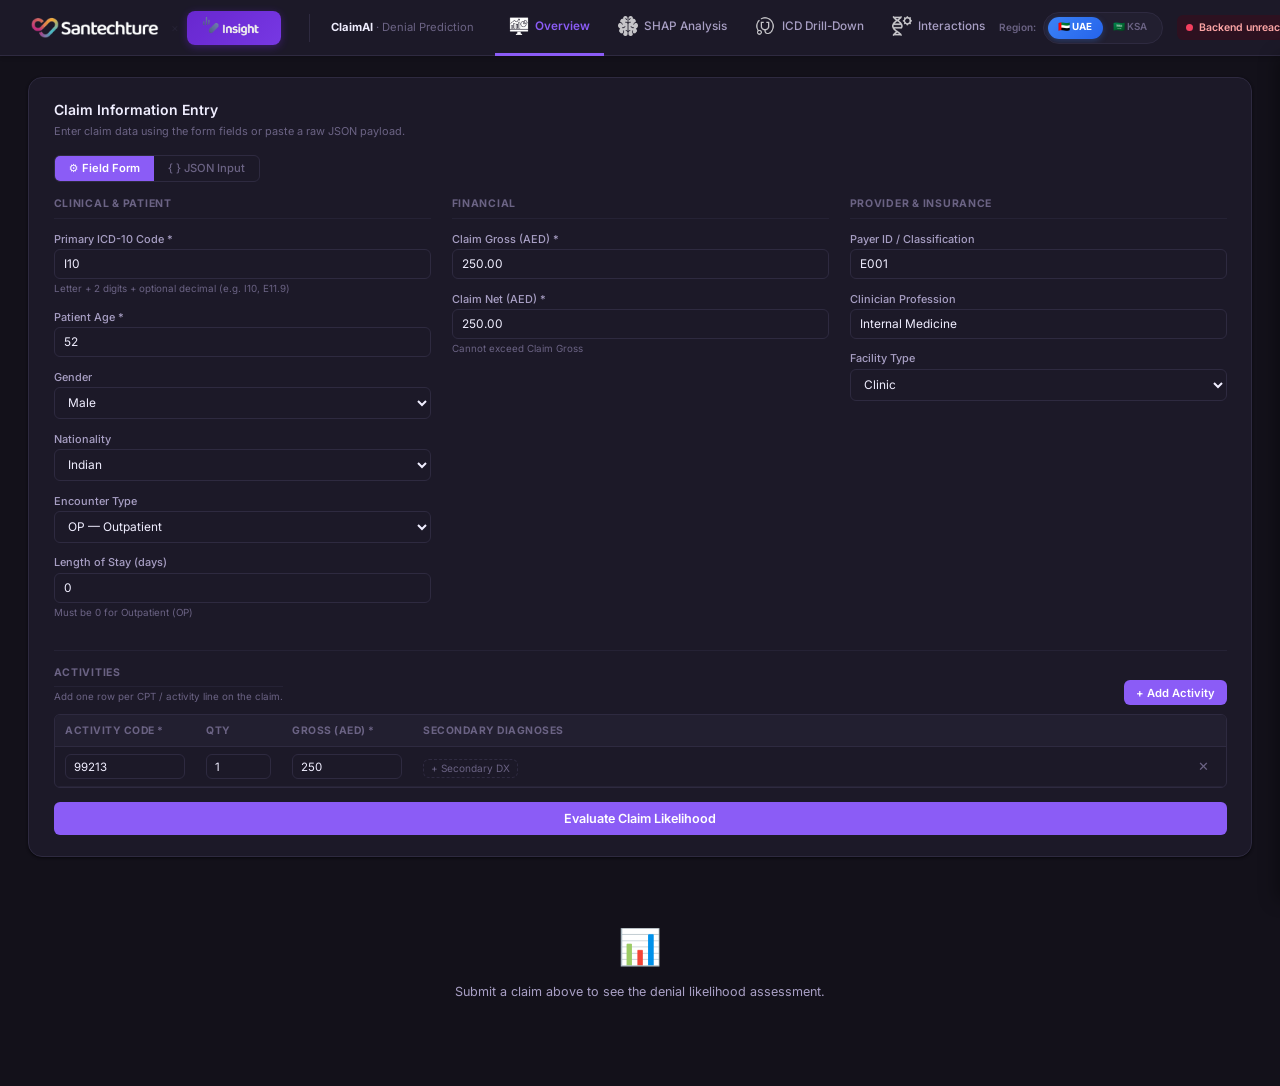
==== commit 416bdc6d: "allocated region / dual flow" ====
--- a/frontend/index.html
+++ b/frontend/index.html
@@ -575,6 +575,93 @@
     }
 
     /* Chat is now a floating panel triggered from nav */
+    /* ── Region toggle ───────────────────────────────────────── */
+    .region-toggle-wrap {
+      display: flex;
+      align-items: center;
+      gap: .5rem;
+      margin-right: 1rem;
+      flex-shrink: 0;
+    }
+    .region-label {
+      font-size: .72rem;
+      font-weight: 600;
+      color: var(--color-text-muted);
+      white-space: nowrap;
+    }
+    .region-switch {
+      position: relative;
+      width: 120px;
+      height: 32px;
+      flex-shrink: 0;
+    }
+    .region-switch input {
+      opacity: 0;
+      width: 0;
+      height: 0;
+      position: absolute;
+    }
+    .region-slider {
+      position: absolute;
+      inset: 0;
+      background: var(--color-surface-alt);
+      border: 1px solid var(--color-border);
+      border-radius: 16px;
+      cursor: pointer;
+      display: flex;
+      align-items: center;
+      justify-content: space-between;
+      padding: 0 4px;
+      transition: background 200ms ease;
+      overflow: hidden;
+    }
+    .region-slider-option {
+      flex: 1;
+      text-align: center;
+      font-size: .7rem;
+      font-weight: 600;
+      color: var(--color-text-muted);
+      z-index: 2;
+      transition: color 200ms ease;
+      padding: .35rem .25rem;
+      white-space: nowrap;
+    }
+    .region-slider::before {
+      content: '';
+      position: absolute;
+      width: calc(50% - 4px);
+      height: calc(100% - 8px);
+      left: 4px;
+      top: 4px;
+      background: linear-gradient(135deg, #3B82F6, #2563EB);
+      border-radius: 12px;
+      transition: transform 250ms cubic-bezier(0.4, 0, 0.2, 1);
+      z-index: 1;
+      box-shadow: 0 2px 6px rgba(59, 130, 246, 0.3);
+    }
+    .region-switch input:checked + .region-slider::before {
+      transform: translateX(calc(100% + 4px));
+    }
+    .region-switch input:not(:checked) + .region-slider .region-uae {
+      color: #fff;
+      font-weight: 700;
+    }
+    .region-switch input:checked + .region-slider .region-ksa {
+      color: #fff;
+      font-weight: 700;
+    }
+    .region-beta-badge {
+      font-size: .6rem;
+      font-weight: 700;
+      letter-spacing: .05em;
+      background: #78350F;
+      color: #FCD34D;
+      border: 1px solid #F59E0B;
+      padding: .15rem .35rem;
+      border-radius: var(--radius-sm);
+      white-space: nowrap;
+    }
+
     /* ── Theme toggle button ─────────────────────────────────── */
     .theme-toggle-btn {
       display: flex;
@@ -674,65 +761,6 @@
     }
     .chat-close-btn:hover { color: var(--color-text-primary); }
 
-    /* RAG rule lookup toggle */
-    .rag-toggle-wrap {
-      display: flex;
-      align-items: center;
-      gap: .45rem;
-      cursor: pointer;
-      user-select: none;
-    }
-    .rag-toggle-label {
-      font-size: .68rem;
-      color: var(--color-text-muted);
-      white-space: nowrap;
-      transition: color 150ms;
-    }
-    .rag-toggle-wrap.rag-active .rag-toggle-label {
-      color: #a78bfa;
-    }
-    /* The switch track */
-    .rag-switch {
-      position: relative;
-      width: 32px;
-      height: 17px;
-      flex-shrink: 0;
-    }
-    .rag-switch input {
-      opacity: 0;
-      width: 0;
-      height: 0;
-      position: absolute;
-    }
-    .rag-slider {
-      position: absolute;
-      inset: 0;
-      background: var(--color-border);
-      border-radius: 17px;
-      transition: background 200ms ease;
-      cursor: pointer;
-    }
-    .rag-slider::before {
-      content: '';
-      position: absolute;
-      width: 11px;
-      height: 11px;
-      left: 3px;
-      top: 3px;
-      background: #fff;
-      border-radius: 50%;
-      transition: transform 200ms ease;
-    }
-    .rag-switch input:checked + .rag-slider {
-      background: linear-gradient(135deg, #6d28d9, #7c3aed);
-    }
-    .rag-switch input:checked + .rag-slider::before {
-      transform: translateX(15px);
-    }
-    .rag-switch.rag-loading .rag-slider {
-      opacity: .5;
-      cursor: not-allowed;
-    }
   </style>
 </head>
 
@@ -778,6 +806,9 @@
   </button>
 
   <div class="top-nav-spacer"></div>
+
+  <!-- Region selector -->
+  <div id="region-selector-container"></div>
 
   <!-- Health indicator -->
   <div id="top-health-badge" class="top-nav-health loading">
@@ -1115,12 +1146,11 @@
                     <th style="min-width:160px;">Denial Likelihood</th>
                     <th>Verdict</th>
                     <th>Denial Reason</th>
-                    <th>Confidence</th>
-                    <th>Reason Drivers</th>
+                    <th>Top Drivers</th>
                   </tr>
                 </thead>
                 <tbody id="activity-predictions-body">
-                  <tr><td colspan="9" class="no-data-row">No predictions yet.</td></tr>
+                  <tr><td colspan="8" class="no-data-row">No predictions yet.</td></tr>
                 </tbody>
               </table>
             </div>
@@ -1206,18 +1236,11 @@
             </div>
           </div>
 
-          <!-- ── Reason confidence + label strip ───────────────── -->
+          <!-- ── Reason label strip ─────────────────────────── -->
           <div id="shap-reason-strip" class="reason-strip" style="display:none;margin-bottom:1.25rem;">
             <div class="reason-strip-left">
               <span class="reason-strip-label">Predicted Denial Reason</span>
               <span id="reason-strip-value" class="reason-strip-value">—</span>
-            </div>
-            <div class="reason-strip-right">
-              <span class="reason-strip-label">Model Confidence</span>
-              <span id="reason-strip-confidence" class="reason-strip-confidence">—</span>
-              <div class="reason-conf-bar-track">
-                <div id="reason-conf-bar" class="reason-conf-bar" style="width:0%"></div>
-              </div>
             </div>
           </div>
 
@@ -1249,7 +1272,6 @@
                     <th>Denial Prob</th>
                     <th>Verdict</th>
                     <th>Denial Reason</th>
-                    <th>Confidence</th>
                     <th>Top Reason Driver</th>
                     <th>2nd Driver</th>
                     <th>3rd Driver</th>
@@ -1416,20 +1438,12 @@
       <img src="assets/bot.png" alt="" style="width:20px;height:20px;object-fit:contain;"> AI Claims Analyst
     </div>
     <div style="display:flex;align-items:center;gap:.5rem;">
-      <label class="rag-toggle-wrap" id="rag-toggle-wrap" title="Rule Lookup — semantic search over Thynk CHI rules">
-        <span class="rag-toggle-label">Rule Lookup</span>
-        <span class="rag-switch" id="rag-switch">
-          <input type="checkbox" id="rag-checkbox" />
-          <span class="rag-slider"></span>
-        </span>
-      </label>
       <button class="chat-close-btn" id="chat-close-btn" title="Close">✕</button>
     </div>
   </div>
   <div style="padding:.4rem 1rem .35rem;border-bottom:1px solid var(--color-border-light);display:flex;align-items:center;justify-content:space-between;gap:.5rem;">
     <div style="font-size:.7rem;color:var(--color-text-muted);">
-      Powered by XGBoost + SHAP · Context-aware
-      <span id="rag-status-pill" style="display:none;margin-left:.5rem;background:linear-gradient(135deg,#6d28d9,#7c3aed);color:#fff;font-size:.62rem;padding:.1rem .45rem;border-radius:10px;letter-spacing:.02em;">✦ Rule Lookup ON</span>
+      Powered by Model · Thynk · Knowledge Base
     </div>
     <span id="chat-mode-badge" class="chat-mode-badge"></span>
   </div>
@@ -1446,6 +1460,7 @@
 <!-- ================================================================
      SCRIPTS  — v=2 forces browser to bypass cache and fetch fresh files
      ================================================================ -->
+<script src="js/region-selector.js?v=1"></script>
 <script src="js/api.js?v=8"></script>
 <script src="js/shap.js?v=9"></script>
 <script src="js/charts.js?v=10"></script>
@@ -1524,98 +1539,6 @@
   document.getElementById('chat-close-btn').addEventListener('click', () => {
     document.getElementById('chat-drawer').classList.remove('open');
   });
-
-  /* ── RAG Rule Lookup toggle ───────────────────────────────────── */
-  (() => {
-    const wrap     = document.getElementById('rag-toggle-wrap');
-    const sw       = document.getElementById('rag-switch');
-    const checkbox = document.getElementById('rag-checkbox');
-    const label    = wrap?.querySelector('.rag-toggle-label');
-    if (!wrap || !checkbox) return;
-
-    const ANALYST_URL = 'http://127.0.0.1:8060';
-    let _indexed = false;
-    let _loading = false;
-
-    function _setOn(on) {
-      checkbox.checked = on;
-      wrap.classList.toggle('rag-active', on);
-      if (label) label.textContent = on ? 'Rule Lookup ON' : 'Rule Lookup';
-      const pill = document.getElementById('rag-status-pill');
-      if (pill) pill.style.display = on ? 'inline' : 'none';
-      if (typeof Chat !== 'undefined' && Chat.setRag) Chat.setRag(on);
-    }
-
-    function _setLoading(loading) {
-      _loading = loading;
-      sw.classList.toggle('rag-loading', loading);
-      checkbox.disabled = loading;
-    }
-
-    async function _runIngest() {
-      _setLoading(true);
-      if (label) label.textContent = 'Indexing…';
-      try {
-        const res  = await fetch(`${ANALYST_URL}/analyst/ingest-rules`, { method: 'POST' });
-        const data = res.ok ? await res.json() : null;
-        if (data?.status === 'ok') {
-          _indexed = true;
-          _setLoading(false);
-          _setOn(true);
-          wrap.title = `Rule Lookup — ${data.total_in_store} rules indexed (${data.from_rag_file} from knowledge base, ${data.from_claim_lookup} from claim lookup)`;
-          return true;
-        }
-        throw new Error(data?.detail || 'Ingest failed');
-      } catch (err) {
-        _setLoading(false);
-        _setOn(false);
-        wrap.title = `Rule Lookup — ingest failed: ${err.message}`;
-        console.warn('[RAG] Ingest failed:', err);
-        return false;
-      }
-    }
-
-    // ── Check status on page load ──────────────────────────────
-    fetch(`${ANALYST_URL}/health`, { method: 'GET' })
-      .then(r => r.ok ? r.json() : null)
-      .then(data => {
-        if (data?.rag_rules_indexed > 0) {
-          _indexed = true;
-          if (data.rag_enabled) _setOn(true);
-          wrap.title = `Rule Lookup — ${data.rag_rules_indexed} rules indexed · Long-press to re-index`;
-        }
-      })
-      .catch(() => {});
-
-    // ── Single click — toggle on/off ───────────────────────────
-    checkbox.addEventListener('change', async () => {
-      if (_loading) { checkbox.checked = !checkbox.checked; return; }
-      const wantOn = checkbox.checked;
-      if (!wantOn) { _setOn(false); return; }
-      if (_indexed) { _setOn(true); return; }
-      // First time — run ingest
-      checkbox.checked = false;
-      await _runIngest();
-    });
-
-    // ── Long-press on label — force re-index ──────────────────
-    // Useful after adding new rules to thynk-rag-rules.json
-    let _pressTimer = null;
-    wrap.addEventListener('mousedown', () => {
-      _pressTimer = setTimeout(async () => {
-        if (_loading) return;
-        const confirmed = confirm(
-          'Re-index all Thynk rules from JSON files?\n\nDo this after adding new rules to thynk-rag-rules.json.'
-        );
-        if (!confirmed) return;
-        _setOn(false);
-        _indexed = false;
-        await _runIngest();
-      }, 800);
-    });
-    wrap.addEventListener('mouseup',   () => clearTimeout(_pressTimer));
-    wrap.addEventListener('mouseleave',() => clearTimeout(_pressTimer));
-  })();
 
   /* ── Input mode toggle (Form ↔ JSON) ─────────────────────────── */
   const modeFormBtn   = document.getElementById('mode-form-btn');
--- a/frontend/css/components.css
+++ b/frontend/css/components.css
@@ -485,6 +485,23 @@
 .thinking-dots em { animation: blink 1.2s infinite; }
 @keyframes blink { 0%,100%{opacity:1} 50%{opacity:.3} }
 
+/* Initial summary styling */
+.chat-bubble.initial-summary {
+  background: linear-gradient(135deg, rgba(109, 40, 217, 0.08), rgba(124, 58, 237, 0.05));
+  border-left: 3px solid #8B5CF6 !important;
+  padding: 1rem 1.25rem;
+  max-width: 100% !important;
+}
+
+.chat-message-system {
+  text-align: center;
+  font-size: 0.72rem;
+  color: var(--color-text-muted);
+  padding: 0.6rem 1rem;
+  font-style: italic;
+  opacity: 0.8;
+}
+
 /* Fallback notice appended when LLM was expected but rule-based ran */
 .chat-fallback-notice {
   margin-top: .5rem;
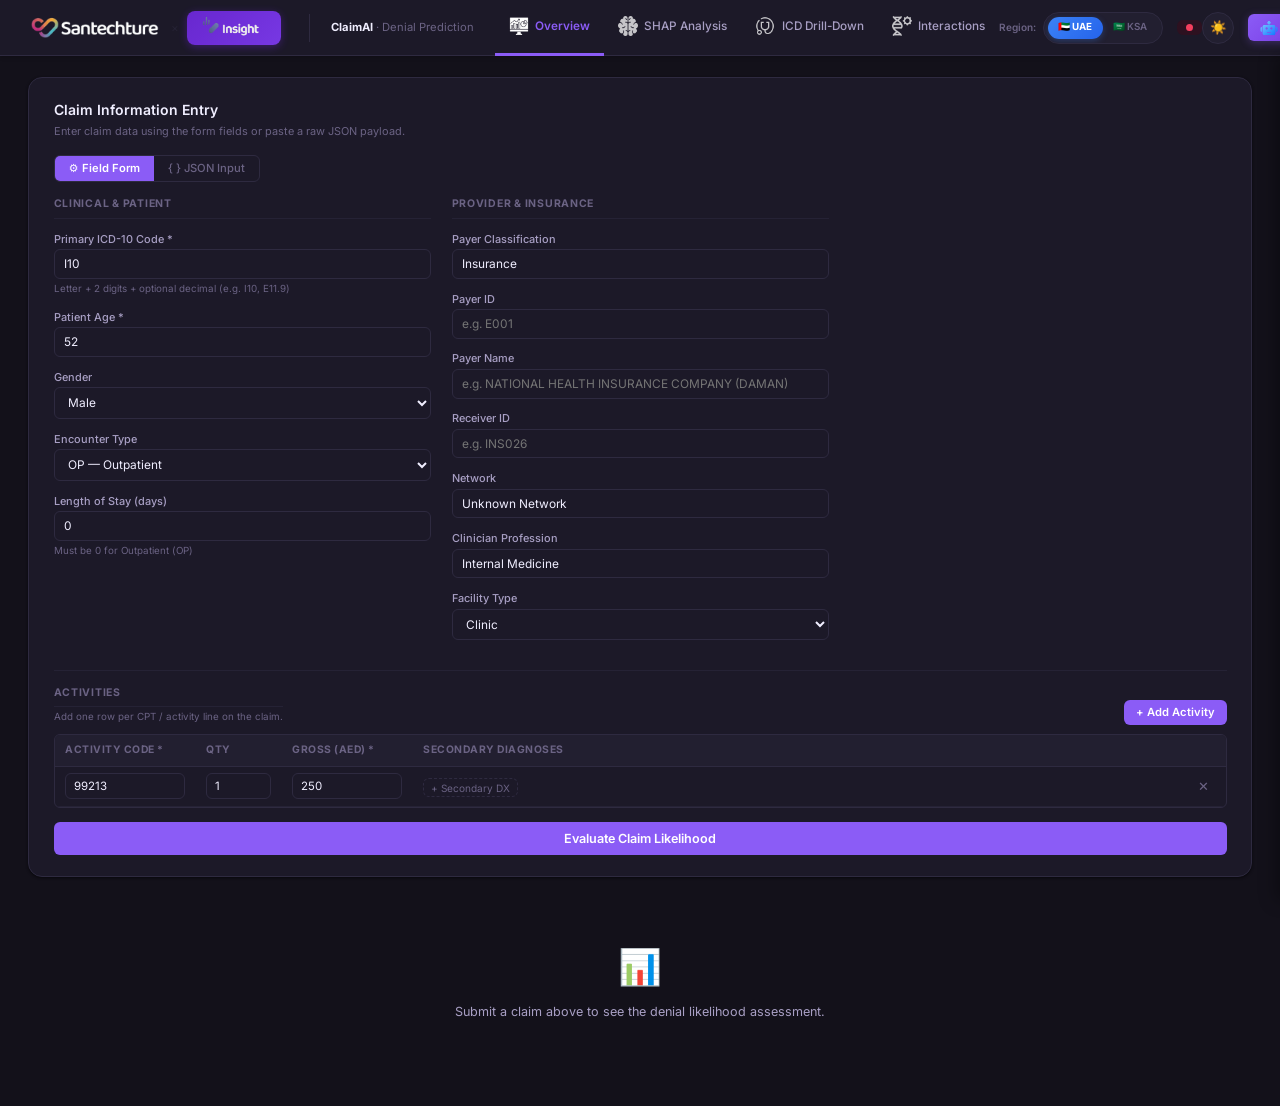
==== commit 172bba8d: "ksa integrted sucessfully" ====
--- a/frontend/index.html
+++ b/frontend/index.html
@@ -902,21 +902,21 @@
   "primary_diagnosis_code": "I10",
   "patient_age": 52,
   "gender": "MALE",
-  "nationality": "INDIAN",
   "encounter_type": "OP",
   "length_of_stay": 0,
-  "claim_gross": 500.00,
-  "claim_net": 500.00,
   "clinician_profession": "Internal Medicine",
   "facility_type": "Clinic",
-  "payer_classification": "E001",
+  "payer_classification": "Insurance",
+  "payer_id": "E001",
+  "payer_name": "NATIONAL HEALTH INSURANCE COMPANY (DAMAN)",
+  "receiver_id": "INS026",
+  "network": "Unknown Network",
   "activities": [
     {
       "activity_code": "99213",
       "activity_quantity": 1,
-      "activity_gross": 250.00,
       "diagnoses": [
-        { "diagnosis_code": "I10", "diagnosis_type": "primary" }
+        { "diagnosis_code": "I10", "diagnosis_type": "Principal" }
       ]
     }
   ]
@@ -956,15 +956,6 @@
                 </div>
 
                 <div class="field-group">
-                  <label for="f-nationality">Nationality</label>
-                  <select id="f-nationality">
-                    <option value="EMIRATI">Emirati</option>
-                    <option value="INDIAN" selected>Indian</option>
-                    <option value="OTHERS">Others</option>
-                  </select>
-                </div>
-
-                <div class="field-group">
                   <label for="f-encounter_type">Encounter Type</label>
                   <select id="f-encounter_type">
                     <option value="OP" selected>OP — Outpatient</option>
@@ -980,29 +971,33 @@
                 </div>
               </div><!-- /col1 -->
 
-              <!-- Column 2: Financial -->
-              <div>
-                <div class="form-col-title">Financial</div>
-
-                <div class="field-group">
-                  <label for="f-claim_gross">Claim Gross (AED) *</label>
-                  <input id="f-claim_gross" type="number" value="250.00" min="0.01" step="10" />
-                </div>
-
-                <div class="field-group">
-                  <label for="f-claim_net">Claim Net (AED) *</label>
-                  <input id="f-claim_net" type="number" value="250.00" min="0" step="10" />
-                  <div class="field-hint">Cannot exceed Claim Gross</div>
-                </div>
-              </div><!-- /col2 -->
-
-              <!-- Column 3: Provider & Insurance -->
+              <!-- Column 2: Provider & Insurance -->
               <div>
                 <div class="form-col-title">Provider &amp; Insurance</div>
 
                 <div class="field-group">
-                  <label for="f-payer_id">Payer ID / Classification</label>
-                  <input id="f-payer_id" type="text" value="E001" placeholder="e.g. E001, DAMAN" />
+                  <label for="f-payer_classification">Payer Classification</label>
+                  <input id="f-payer_classification" type="text" value="Insurance" placeholder="e.g. Insurance, E001" />
+                </div>
+
+                <div class="field-group">
+                  <label for="f-payer_id">Payer ID</label>
+                  <input id="f-payer_id" type="text" value="" placeholder="e.g. E001" />
+                </div>
+
+                <div class="field-group">
+                  <label for="f-payer_name">Payer Name</label>
+                  <input id="f-payer_name" type="text" value="" placeholder="e.g. NATIONAL HEALTH INSURANCE COMPANY (DAMAN)" />
+                </div>
+
+                <div class="field-group">
+                  <label for="f-receiver_id">Receiver ID</label>
+                  <input id="f-receiver_id" type="text" value="" placeholder="e.g. INS026" />
+                </div>
+
+                <div class="field-group">
+                  <label for="f-network">Network</label>
+                  <input id="f-network" type="text" value="Unknown Network" placeholder="e.g. Unknown Network" />
                 </div>
 
                 <div class="field-group">
@@ -1136,13 +1131,13 @@
               Red rows indicate activities the model predicts will be denied.
             </div>
             <div class="data-table-wrap" style="border:none;border-radius:0;margin-top:.5rem;">
-              <table class="data-table act-pred-table">
+              <table class="data-table act-pred-table" id="activity-predictions-table">
                 <thead>
                   <tr>
                     <th>Activity Code</th>
-                    <th>CPT Category</th>
+                    <th class="col-cpt">CPT Category</th>
                     <th>Qty</th>
-                    <th>Gross (AED)</th>
+                    <th class="col-gross">Gross</th>
                     <th style="min-width:160px;">Denial Likelihood</th>
                     <th>Verdict</th>
                     <th>Denial Reason</th>
@@ -1263,12 +1258,12 @@
             <div class="chart-title">All Activities — SHAP Driver Comparison</div>
             <div class="chart-caption">Top SHAP driver per activity line. Click a row to jump to that activity's detailed analysis above.</div>
             <div class="data-table-wrap" style="border:none;border-radius:0;margin-top:.5rem;">
-              <table class="data-table shap-all-acts-table">
+              <table class="data-table shap-all-acts-table" id="shap-all-acts-table">
                 <thead>
                   <tr>
                     <th>#</th>
                     <th>Activity Code</th>
-                    <th>CPT Category</th>
+                    <th class="col-cpt">CPT Category</th>
                     <th>Denial Prob</th>
                     <th>Verdict</th>
                     <th>Denial Reason</th>
@@ -1588,17 +1583,18 @@
         primary_diagnosis_code: primaryDx,
         patient_age:            parseInt(g('f-patient_age'), 10) || 52,
         gender:                 g('f-gender') || 'MALE',
-        nationality:            g('f-nationality') || 'INDIAN',
         encounter_type:         g('f-encounter_type') || 'OP',
         length_of_stay:         parseInt(g('f-length_of_stay'), 10) || 0,
-        claim_gross:            parseFloat(g('f-claim_gross')) || 250,
-        claim_net:              parseFloat(g('f-claim_net'))   || 250,
         clinician_profession:   g('f-clinician_profession') || 'Internal Medicine',
         facility_type:          g('f-facility_type') || 'Clinic',
-        payer_classification:   g('f-payer_id') || 'E001',
+        payer_classification:   g('f-payer_classification') || 'Insurance',
+        payer_id:               g('f-payer_id') || 'Unknown',
+        payer_name:             g('f-payer_name') || 'Unknown',
+        receiver_id:            g('f-receiver_id') || 'Unknown',
+        network:                g('f-network') || 'Unknown Network',
         activities:             activities.length ? activities : [{
-          activity_code: '99213', activity_quantity: 1, activity_gross: 250,
-          diagnoses: [{ diagnosis_code: primaryDx, diagnosis_type: 'primary' }],
+          activity_code: '99213', activity_quantity: 1,
+          diagnoses: [{ diagnosis_code: primaryDx, diagnosis_type: 'Principal' }],
         }],
       };
       jsonInput.value = JSON.stringify(sample, null, 2);
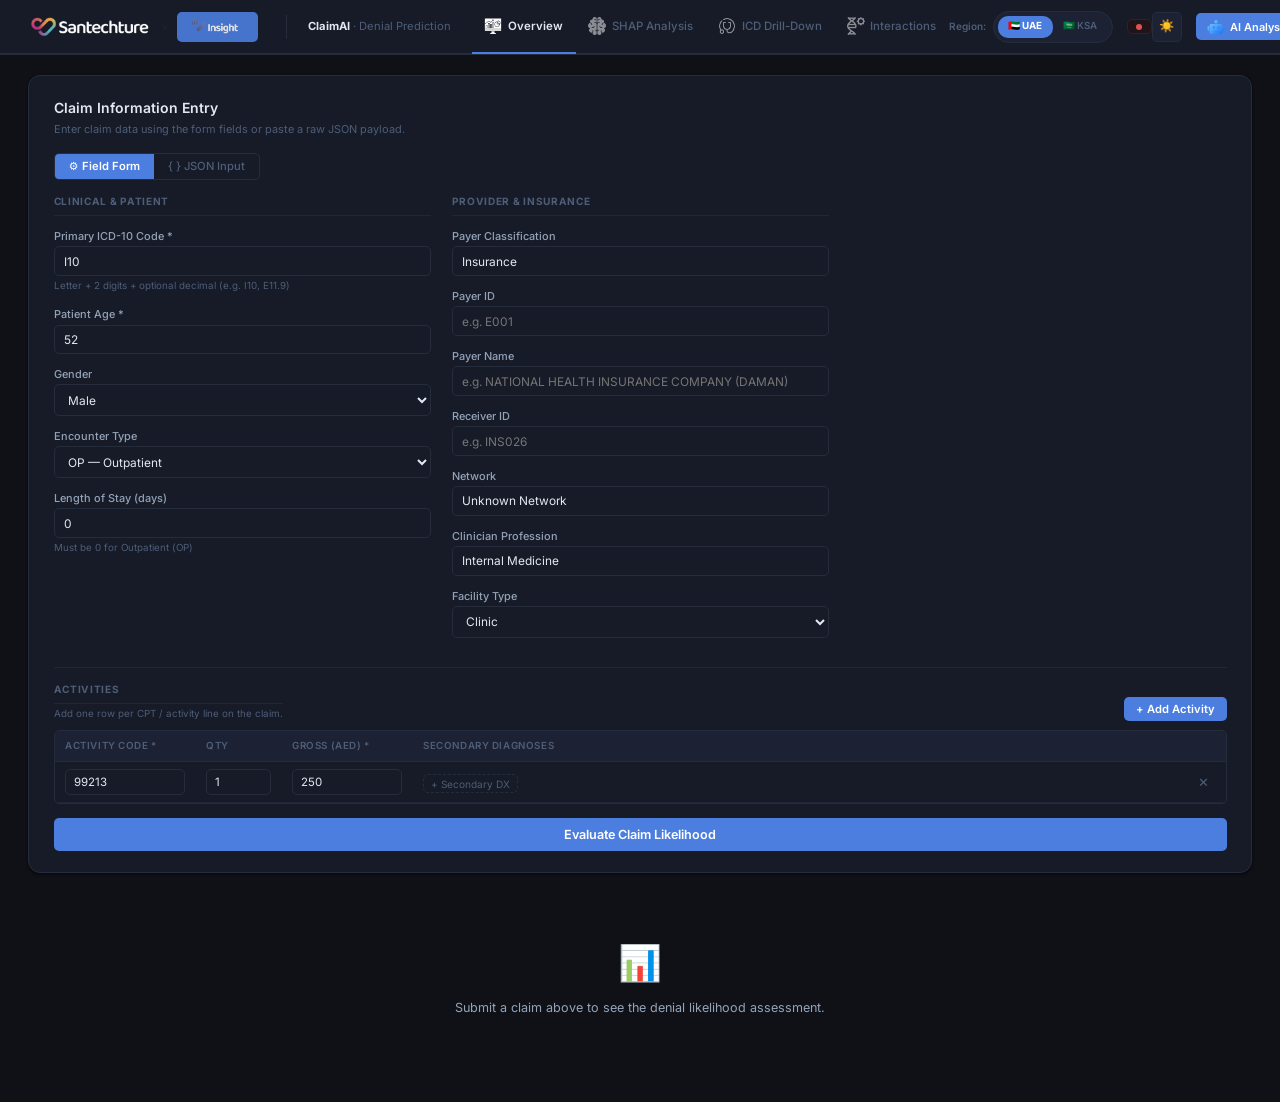
==== commit 356fb53d: "ksa rag implemented and ui suttle features updted" ====
--- a/frontend/index.html
+++ b/frontend/index.html
@@ -29,12 +29,11 @@
       display: flex;
       align-items: center;
       padding: 0 2rem;
-      height: 56px;
+      height: 54px;
       gap: 0;
-      box-shadow: 0 1px 4px rgba(0,0,0,.25);
-    }
-
-    /* Logo section */
+      box-shadow: 0 1px 0 var(--color-border);
+    }
+
     .top-nav-logo {
       display: flex;
       align-items: center;
@@ -43,7 +42,7 @@
       flex-shrink: 0;
     }
     .top-nav-logo img {
-      height: 26px;
+      height: 24px;
       width: auto;
       display: block;
     }
@@ -53,53 +52,48 @@
       font-weight: 300;
       margin: 0 .6rem;
       user-select: none;
-      opacity: 0.6;
+      opacity: 0.5;
     }
     .top-nav-insights-logo {
-      height: 34px !important;
+      height: 30px !important;
       width: auto;
       display: block;
-      opacity: 0.95;
-      background: linear-gradient(135deg, #6d28d9, #7c3aed);
+      opacity: 0.90;
+      background: var(--color-accent);
       padding: 5px 9px;
-      border-radius: 8px;
-      box-shadow: 0 2px 8px rgba(109, 40, 217, 0.4);
-    }
-
-    /* Divider between logo and tabs */
+      border-radius: var(--radius-sm);
+    }
+
     .top-nav-divider {
       width: 1px;
-      height: 28px;
+      height: 24px;
       background: var(--color-border);
       margin-right: 1.5rem;
       flex-shrink: 0;
     }
 
-    /* ── Nav icon size — change ONE variable to resize all nav icons ── */
-    :root { --nav-icon-size: 20px; }
+    :root { --nav-icon-size: 18px; }
 
     .top-nav-tab {
       background: none;
       border: none;
-      padding: 0 1rem;
-      height: 56px;
-      font-size: .84rem;
+      padding: 0 .9rem;
+      height: 54px;
+      font-size: .82rem;
       font-weight: 500;
-      color: var(--color-text-secondary);
+      color: var(--color-text-muted);
       cursor: pointer;
-      border-bottom: 3px solid transparent;
+      border-bottom: 2px solid transparent;
       transition: color 120ms, border-color 120ms;
       white-space: nowrap;
       font-family: var(--font);
       display: flex;
       align-items: center;
-      gap: .45rem;
-    }
-    .top-nav-tab:hover {
+      gap: .4rem;
+    }
+    .top-nav-tab:hover { color: var(--color-text-secondary); }
+    .top-nav-tab.active {
       color: var(--color-text-primary);
-    }
-    .top-nav-tab.active {
-      color: var(--color-accent);
       border-bottom-color: var(--color-accent);
       font-weight: 600;
     }
@@ -107,32 +101,30 @@
       width: var(--nav-icon-size);
       height: var(--nav-icon-size);
       object-fit: contain;
-      opacity: 0.75;
+      opacity: 0.5;
       transition: opacity 120ms;
       filter: brightness(0) invert(1);
       flex-shrink: 0;
     }
-    .top-nav-tab:hover img   { opacity: 0.95; }
-    .top-nav-tab.active img  { opacity: 1; filter: brightness(0) invert(1); }
-
-    /* Spacer pushes health badge to the right */
+    .top-nav-tab:hover img  { opacity: 0.75; }
+    .top-nav-tab.active img { opacity: 1; }
+
     .top-nav-spacer { flex: 1; }
 
-    /* Health badge in top nav */
     .top-nav-health {
       display: flex;
       align-items: center;
       gap: .4rem;
-      font-size: .75rem;
+      font-size: .72rem;
       font-weight: 600;
-      padding: .3rem .65rem;
+      padding: .28rem .6rem;
       border-radius: var(--radius-sm);
       flex-shrink: 0;
     }
-    .top-nav-health.online  { background: var(--color-low-bg);    color: #6EE7B7; }
-    .top-nav-health.offline { background: var(--color-high-bg);   color: #FCA5A5; }
-    .top-nav-health.loading { background: var(--color-medium-bg); color: #FCD34D; }
-    .top-nav-health .health-dot { width:7px; height:7px; border-radius:50%; flex-shrink:0; }
+    .top-nav-health.online  { background: var(--color-low-bg);    color: var(--color-low);    border: 1px solid var(--color-low-border); }
+    .top-nav-health.offline { background: var(--color-high-bg);   color: var(--color-high);   border: 1px solid var(--color-high-border); }
+    .top-nav-health.loading { background: var(--color-medium-bg); color: var(--color-medium); border: 1px solid var(--color-medium-border); }
+    .top-nav-health .health-dot { width: 6px; height: 6px; border-radius: 50%; flex-shrink: 0; }
     .top-nav-health.online  .health-dot { background: var(--color-low); }
     .top-nav-health.offline .health-dot { background: var(--color-high); }
     .top-nav-health.loading .health-dot { background: var(--color-medium); }
@@ -342,9 +334,9 @@
       border-radius: var(--radius-sm);
       white-space: nowrap;
     }
-    .dir-amplifying  { background: #7F1D1D;  color: #FEE2E2; border: 1px solid #EF4444; }
-    .dir-conflicting { background: #1E3A5F;  color: #DBEAFE; border: 1px solid #3B82F6; }
-    .dir-mixed       { background: #78350F;  color: #FEF3C7; border: 1px solid #F59E0B; }
+    .dir-amplifying  { background: var(--color-high-bg);   color: var(--color-high);   border: 1px solid var(--color-high-border); }
+    .dir-conflicting { background: rgba(76,126,224,.10);   color: #7BA7E8;             border: 1px solid rgba(76,126,224,.22); }
+    .dir-mixed       { background: var(--color-medium-bg); color: var(--color-medium); border: 1px solid var(--color-medium-border); }
 
     /* Live header banner */
     .live-interaction-header {
@@ -360,9 +352,9 @@
       font-size: .8rem;
     }
     .live-interaction-header.neutral { background: var(--color-chart-bg); }
-    .live-interaction-header.high    { background: rgba(239,68,68,.12); border: 1px solid rgba(239,68,68,.25); }
-    .live-interaction-header.medium  { background: rgba(245,158,11,.12); border: 1px solid rgba(245,158,11,.25); }
-    .live-interaction-header.low     { background: rgba(34,197,94,.10); border: 1px solid rgba(34,197,94,.2); }
+    .live-interaction-header.high    { background: var(--color-high-bg);   border: 1px solid var(--color-high-border); }
+    .live-interaction-header.medium  { background: var(--color-medium-bg); border: 1px solid var(--color-medium-border); }
+    .live-interaction-header.low     { background: var(--color-low-bg);    border: 1px solid var(--color-low-border); }
     .live-header-left, .live-header-right { display: flex; align-items: center; gap: .6rem; flex-wrap: wrap; }
     .live-badge {
       font-size: .68rem; font-weight: 700; letter-spacing: .06em;
@@ -380,8 +372,8 @@
     .live-dominant-label { font-size: .72rem; color: var(--color-text-muted); }
     .live-dominant-combo { font-size: .8rem; font-weight: 600; color: var(--color-text-primary); }
     .live-combined-score { font-size: .8rem; font-weight: 700; }
-    .live-combined-score.pos { color: #F87171; text-shadow: 0 0 8px rgba(239,68,68,.4); }
-    .live-combined-score.neg { color: #34D399; text-shadow: 0 0 8px rgba(52,211,153,.4); }
+    .live-combined-score.pos { color: var(--color-high); }
+    .live-combined-score.neg { color: var(--color-low); }
 
     /* Live depth content wrapper */
     .live-depth-content { min-height: 200px; }
@@ -400,8 +392,8 @@
     .live-section-col { display: flex; flex-direction: column; gap: .5rem; }
 
     /* Dominant pair row highlight */
-    .dominant-pair-row td { background: rgba(239,68,68,.07) !important; }
-    .dominant-pair-row td:first-child { border-left: 3px solid #EF4444; }
+    .dominant-pair-row td { background: rgba(224,82,82,.06) !important; }
+    .dominant-pair-row td:first-child { border-left: 2px solid var(--color-high); }
 
     /* Feature label pills */
     .feat-label {
@@ -421,8 +413,8 @@
     }
 
     /* Text risk / safe colours */
-    .text-risk { color: #F87171; font-weight: 700; }
-    .text-safe { color: #34D399; font-weight: 700; }
+    .text-risk { color: var(--color-high);   font-weight: 600; }
+    .text-safe { color: var(--color-low);    font-weight: 600; }
 
     /* Dominant quad card */
     .dominant-quad-card {
@@ -431,16 +423,16 @@
       margin-bottom: .8rem;
       border: 1px solid var(--color-border-light);
     }
-    .dominant-quad-card.high   { background: rgba(239,68,68,.1);  border-color: rgba(239,68,68,.3); }
-    .dominant-quad-card.medium { background: rgba(245,158,11,.1); border-color: rgba(245,158,11,.3); }
-    .dominant-quad-card.low    { background: rgba(34,197,94,.08); border-color: rgba(34,197,94,.2); }
+    .dominant-quad-card.high   { background: var(--color-high-bg);   border-color: var(--color-high-border); }
+    .dominant-quad-card.medium { background: var(--color-medium-bg); border-color: var(--color-medium-border); }
+    .dominant-quad-card.low    { background: var(--color-low-bg);    border-color: var(--color-low-border); }
     .dominant-quad-card.neutral{ background: var(--color-chart-bg); }
     .quad-card-title  { font-size: .72rem; font-weight: 700; text-transform: uppercase; letter-spacing: .05em; color: var(--color-text-muted); margin-bottom: .3rem; }
     .quad-card-combo  { font-size: .88rem; font-weight: 700; color: var(--color-text-primary); margin-bottom: .4rem; word-break: break-word; }
     .quad-card-meta   { display: flex; align-items: center; gap: .6rem; flex-wrap: wrap; margin-bottom: .6rem; }
     .quad-combined    { font-size: .82rem; font-weight: 700; }
-    .quad-combined.pos { color: #F87171; }
-    .quad-combined.neg { color: #34D399; }
+    .quad-combined.pos { color: var(--color-high); }
+    .quad-combined.neg { color: var(--color-low);  }
     .quad-card-breakdown { display: flex; flex-wrap: wrap; gap: .5rem; }
     .quad-factor { display: flex; align-items: center; gap: .35rem; }
     .quad-feat-name { font-size: .75rem; color: var(--color-text-muted); }
@@ -463,14 +455,14 @@
     .reason-label-badge {
       display: inline-block;
       margin-left: .6rem;
-      font-size: .72rem;
-      font-weight: 700;
-      padding: .2rem .6rem;
+      font-size: .70rem;
+      font-weight: 600;
+      padding: .18rem .55rem;
       border-radius: var(--radius-sm);
-      background: #1E3A5F;
-      color: #93C5FD;
-      border: 1px solid #3B82F6;
-      letter-spacing: .03em;
+      background: rgba(76,126,224,.12);
+      color: #7BA7E8;
+      border: 1px solid rgba(76,126,224,.22);
+      letter-spacing: .02em;
       vertical-align: middle;
     }
 
@@ -512,11 +504,11 @@
       white-space: nowrap;
     }
     .reason-strip-value {
-      font-size: .88rem;
-      font-weight: 700;
-      color: #FCD34D;
-      background: #78350F;
-      border: 1px solid #F59E0B;
+      font-size: .82rem;
+      font-weight: 600;
+      color: var(--color-medium);
+      background: var(--color-medium-bg);
+      border: 1px solid var(--color-medium-border);
       border-radius: var(--radius-sm);
       padding: .2rem .6rem;
       white-space: nowrap;
@@ -535,7 +527,7 @@
     }
     .reason-conf-bar {
       height: 100%;
-      background: linear-gradient(90deg, #3B82F6, #8B5CF6);
+      background: var(--color-accent);
       border-radius: 3px;
       transition: width .4s ease;
     }
@@ -547,12 +539,12 @@
     }
     .denial-reason-tag {
       display: inline-block;
-      background: #78350F;
-      color: #FCD34D;
-      border: 1px solid #F59E0B;
+      background: var(--color-medium-bg);
+      color: var(--color-medium);
+      border: 1px solid var(--color-medium-border);
       border-radius: var(--radius-sm);
       padding: .15rem .45rem;
-      font-size: .7rem;
+      font-size: .70rem;
       font-weight: 600;
       white-space: nowrap;
       max-width: 170px;
@@ -633,11 +625,10 @@
       height: calc(100% - 8px);
       left: 4px;
       top: 4px;
-      background: linear-gradient(135deg, #3B82F6, #2563EB);
-      border-radius: 12px;
+      background: var(--color-accent);
+      border-radius: 10px;
       transition: transform 250ms cubic-bezier(0.4, 0, 0.2, 1);
       z-index: 1;
-      box-shadow: 0 2px 6px rgba(59, 130, 246, 0.3);
     }
     .region-switch input:checked + .region-slider::before {
       transform: translateX(calc(100% + 4px));
@@ -652,12 +643,12 @@
     }
     .region-beta-badge {
       font-size: .6rem;
-      font-weight: 700;
-      letter-spacing: .05em;
-      background: #78350F;
-      color: #FCD34D;
-      border: 1px solid #F59E0B;
-      padding: .15rem .35rem;
+      font-weight: 600;
+      letter-spacing: .04em;
+      background: var(--color-surface-alt);
+      color: var(--color-text-muted);
+      border: 1px solid var(--color-border);
+      padding: .12rem .35rem;
       border-radius: var(--radius-sm);
       white-space: nowrap;
     }
@@ -667,44 +658,38 @@
       display: flex;
       align-items: center;
       justify-content: center;
-      width: 32px;
-      height: 32px;
-      border-radius: 50%;
+      width: 30px;
+      height: 30px;
+      border-radius: var(--radius-sm);
       border: 1px solid var(--color-border);
       background: var(--color-surface-alt);
       cursor: pointer;
-      transition: background 150ms ease, border-color 150ms ease,
-                  transform 150ms ease;
+      transition: background 150ms ease, border-color 150ms ease;
       flex-shrink: 0;
       margin-right: .25rem;
     }
     .theme-toggle-btn:hover {
       background: var(--color-border);
       border-color: var(--color-accent);
-      transform: rotate(20deg);
     }
     .theme-toggle-icon {
-      font-size: .95rem;
+      font-size: .88rem;
       line-height: 1;
       display: block;
-      transition: transform 300ms ease;
     }
     [data-theme="light"] .theme-toggle-btn {
-      background: #EDE9FE;
-      border-color: #A78BFA;
-    }
-    [data-theme="light"] .theme-toggle-btn:hover {
-      background: #DDD6FE;
+      background: var(--color-surface-alt);
+      border-color: var(--color-border);
     }
 
     /* ── Chat float button ───────────────────────────────────── */
     .chat-float-btn {
-      background: linear-gradient(135deg, #8B5CF6 0%, #6D28D9 100%);
+      background: var(--color-accent);
       color: #fff;
       border: none;
-      padding: .3rem .85rem;
+      padding: .3rem .8rem;
       border-radius: var(--radius-sm);
-      font-size: .8rem;
+      font-size: .78rem;
       font-weight: 600;
       cursor: pointer;
       font-family: var(--font);
@@ -713,18 +698,14 @@
       gap: .35rem;
       flex-shrink: 0;
       margin-left: .75rem;
-      box-shadow: 0 2px 8px rgba(139,92,246,.3);
-      transition: opacity 140ms, box-shadow 140ms;
-    }
-    .chat-float-btn:hover {
-      opacity: .88;
-      box-shadow: 0 4px 14px rgba(139,92,246,.45);
-    }
+      transition: background 140ms;
+    }
+    .chat-float-btn:hover { background: var(--color-accent-dark); }
 
     /* Chat drawer */
     .chat-drawer {
       position: fixed;
-      right: 0; top: 56px; bottom: 0;
+      right: 0; top: 54px; bottom: 0;
       width: 340px;
       background: var(--color-surface);
       border-left: 1px solid var(--color-border);
@@ -733,20 +714,19 @@
       z-index: 200;
       transform: translateX(100%);
       transition: transform 200ms ease;
-      box-shadow: -4px 0 16px rgba(0,0,0,.35);
     }
     .chat-drawer.open { transform: translateX(0); }
 
     .chat-drawer-header {
-      padding: .85rem 1rem;
+      padding: .75rem 1rem;
       border-bottom: 1px solid var(--color-border);
       display: flex;
       justify-content: space-between;
       align-items: center;
     }
     .chat-drawer-title {
-      font-size: .9rem;
-      font-weight: 700;
+      font-size: .88rem;
+      font-weight: 600;
       display: flex;
       align-items: center;
       gap: .4rem;
@@ -754,7 +734,7 @@
     .chat-close-btn {
       background: none;
       border: none;
-      font-size: 1.1rem;
+      font-size: 1rem;
       cursor: pointer;
       color: var(--color-text-muted);
       padding: .2rem .4rem;
--- a/frontend/css/base.css
+++ b/frontend/css/base.css
@@ -9,50 +9,50 @@
 }
 
 :root {
-  /* --- Brand palette (dark theme — Insight-inspired) --- */
-  --color-bg:           #13111A;
-  --color-surface:      #1C1928;
-  --color-surface-alt:  #221F30;
-  --color-border:       #2E2A40;
-  --color-border-light: #252235;
+  /* --- Base surfaces (dark, neutral-slate) --- */
+  --color-bg:           #0F1117;
+  --color-surface:      #161B27;
+  --color-surface-alt:  #1C2233;
+  --color-border:       #252D3D;
+  --color-border-light: #1E2638;
 
   /* --- Text --- */
-  --color-text-primary:   #F0EEFF;
-  --color-text-secondary: #A89FC4;
-  --color-text-muted:     #6B6384;
-
-  /* --- risk colours --- */
-  --color-high:        #F43F5E;
-  --color-high-bg:     #2D1120;
-  --color-high-border: #5C1E33;
-  --color-medium:      #F59E0B;
-  --color-medium-bg:   #2A1F08;
-  --color-medium-border:#5C4010;
-  --color-low:         #10B981;
-  --color-low-bg:      #0A2318;
-  --color-low-border:  #134D30;
-
-  /* --- Accent (violet — cohesive with dark purple base) --- */
-  --color-accent:      #8B5CF6;
-  --color-accent-dark: #6D28D9;
-
-  /* --- Chart background (slightly darker than surface) --- */
-  --color-chart-bg:    #161323;
+  --color-text-primary:   #E2E8F0;
+  --color-text-secondary: #94A3B8;
+  --color-text-muted:     #4E5D78;
+
+  /* --- Semantic risk — desaturated, readable, not garish --- */
+  --color-high:         #E05252;
+  --color-high-bg:      #1F1419;
+  --color-high-border:  #3D1E20;
+  --color-medium:       #D4874A;
+  --color-medium-bg:    #1E1810;
+  --color-medium-border:#3A2910;
+  --color-low:          #3D9E6E;
+  --color-low-bg:       #0F1D18;
+  --color-low-border:   #1A3D2C;
+
+  /* --- Accent — restrained slate-blue, not violet --- */
+  --color-accent:       #4C7EE0;
+  --color-accent-dark:  #3566C7;
+
+  /* --- Chart background --- */
+  --color-chart-bg:     #121827;
 
   /* --- Sidebar --- */
   --sidebar-width: 320px;
 
   /* --- Shadows --- */
-  --shadow-sm: 0 1px 3px rgba(0,0,0,.35), 0 1px 2px rgba(0,0,0,.25);
-  --shadow-md: 0 4px 6px -1px rgba(0,0,0,.4), 0 2px 4px -1px rgba(0,0,0,.25);
+  --shadow-sm: 0 1px 3px rgba(0,0,0,.45), 0 1px 2px rgba(0,0,0,.3);
+  --shadow-md: 0 4px 6px -1px rgba(0,0,0,.5), 0 2px 4px -1px rgba(0,0,0,.3);
 
   /* --- Radii --- */
-  --radius-sm: 6px;
-  --radius-md: 10px;
-  --radius-lg: 14px;
+  --radius-sm: 5px;
+  --radius-md: 8px;
+  --radius-lg: 12px;
 
   /* --- Transition --- */
-  --transition: 150ms ease;
+  --transition: 130ms ease;
 
   /* --- Font --- */
   --font: 'Inter', system-ui, -apple-system, sans-serif;
@@ -111,7 +111,7 @@
 .hidden { display: none !important; }
 
 /* --- Scrollbar --- */
-::-webkit-scrollbar { width: 6px; height: 6px; }
+::-webkit-scrollbar { width: 5px; height: 5px; }
 ::-webkit-scrollbar-track { background: transparent; }
 ::-webkit-scrollbar-thumb { background: var(--color-border); border-radius: 99px; }
 
@@ -120,95 +120,87 @@
    ============================================================ */
 
 [data-theme="light"] {
-  /* --- Brand palette --- */
-  --color-bg:           #F4F3F8;
+  --color-bg:           #F7F8FA;
   --color-surface:      #FFFFFF;
-  --color-surface-alt:  #F0EEF8;
-  --color-border:       #DDD9EE;
-  --color-border-light: #E8E5F2;
-
-  /* --- Text --- */
-  --color-text-primary:   #1A1730;
-  --color-text-secondary: #4B4568;
-  --color-text-muted:     #8B82AA;
-
-  /* --- Risk colours (unchanged — same semantics) --- */
-  --color-high:         #DC2626;
-  --color-high-bg:      #FEE2E2;
-  --color-high-border:  #FCA5A5;
-  --color-medium:       #D97706;
-  --color-medium-bg:    #FEF3C7;
-  --color-medium-border:#FCD34D;
-  --color-low:          #059669;
-  --color-low-bg:       #D1FAE5;
-  --color-low-border:   #6EE7B7;
-
-  /* --- Accent --- */
-  --color-accent:       #7C3AED;
-  --color-accent-dark:  #5B21B6;
-
-  /* --- Chart background --- */
-  --color-chart-bg:     #F8F7FD;
-
-  /* --- Shadows (softer on light) --- */
-  --shadow-sm: 0 1px 3px rgba(0,0,0,.08), 0 1px 2px rgba(0,0,0,.05);
-  --shadow-md: 0 4px 6px -1px rgba(0,0,0,.10), 0 2px 4px -1px rgba(0,0,0,.06);
-}
-
-/* Light theme adjustments for elements that use hardcoded dark colours */
+  --color-surface-alt:  #F1F3F7;
+  --color-border:       #DDE1EA;
+  --color-border-light: #E8EBF0;
+
+  --color-text-primary:   #16202E;
+  --color-text-secondary: #4A5568;
+  --color-text-muted:     #8896A8;
+
+  --color-high:         #C0392B;
+  --color-high-bg:      #FDF0EF;
+  --color-high-border:  #EDBBBB;
+  --color-medium:       #B45309;
+  --color-medium-bg:    #FEF8EC;
+  --color-medium-border:#F5D08A;
+  --color-low:          #217A4F;
+  --color-low-bg:       #EDF7F2;
+  --color-low-border:   #9EDCBE;
+
+  --color-accent:       #2563EB;
+  --color-accent-dark:  #1D4ED8;
+
+  --color-chart-bg:     #F9FAFB;
+
+  --shadow-sm: 0 1px 3px rgba(0,0,0,.07), 0 1px 2px rgba(0,0,0,.04);
+  --shadow-md: 0 4px 6px -1px rgba(0,0,0,.08), 0 2px 4px -1px rgba(0,0,0,.05);
+}
 
 [data-theme="light"] .shap-pill.pos {
-  background: #FEE2E2;
+  background: #FEF2F2;
   color: #991B1B;
-  border: 1px solid #EF4444;
+  border: 1px solid #F5C6C6;
 }
 [data-theme="light"] .shap-pill.neg {
-  background: #D1FAE5;
-  color: #065F46;
-  border: 1px solid #22C55E;
+  background: #F0FDF4;
+  color: #15603A;
+  border: 1px solid #BBE8CE;
 }
 
 [data-theme="light"] .chat-mode-badge.llm {
-  background: #DBEAFE;
+  background: #EFF6FF;
   color: #1D4ED8;
-  border: 1px solid #93C5FD;
+  border: 1px solid #BFDBFE;
 }
 [data-theme="light"] .chat-mode-badge.llm.rag-on {
-  background: #EDE9FE;
-  color: #5B21B6;
-  border: 1px solid #A78BFA;
+  background: #EEF2FF;
+  color: #3730A3;
+  border: 1px solid #C7D2FE;
 }
 [data-theme="light"] .chat-mode-badge.rule {
-  background: #FEF3C7;
+  background: #FFFBEB;
   color: #92400E;
-  border: 1px solid #F59E0B;
-}
-
-[data-theme="light"] .chat-rag-notice { color: #6D28D9; }
-[data-theme="light"] .chat-bubble.user { background: #7C3AED; }
-[data-theme="light"] .chat-bubble code { background: rgba(0,0,0,.06); }
+  border: 1px solid #FDE68A;
+}
+
+[data-theme="light"] .chat-rag-notice { color: #3730A3; }
+[data-theme="light"] .chat-bubble.user { background: #2563EB; }
+[data-theme="light"] .chat-bubble code { background: rgba(0,0,0,.05); }
 
 [data-theme="light"] .cpt-badge {
-  background: #DBEAFE;
+  background: #EFF6FF;
   color: #1D4ED8;
-  border: 1px solid #93C5FD;
+  border: 1px solid #BFDBFE;
 }
 
 [data-theme="light"] .data-table tbody tr:hover {
-  background: rgba(124,58,237,0.06);
+  background: rgba(37,99,235,0.05);
 }
 [data-theme="light"] .data-table tbody tr:nth-child(even) {
   background: var(--color-surface-alt);
 }
 
-[data-theme="light"] .verdict-banner.high   { background: #FEE2E2; color: #991B1B; }
-[data-theme="light"] .verdict-banner.medium { background: #FEF3C7; color: #92400E; }
-[data-theme="light"] .verdict-banner.low    { background: #D1FAE5; color: #065F46; }
+[data-theme="light"] .verdict-banner.high   { background: #FDF0EF; color: #7F1D1D; border-color: #EDBBBB; }
+[data-theme="light"] .verdict-banner.medium { background: #FEF8EC; color: #78350F; border-color: #F5D08A; }
+[data-theme="light"] .verdict-banner.low    { background: #EDF7F2; color: #14532D; border-color: #9EDCBE; }
 
 [data-theme="light"] .spinner-overlay {
-  background: rgba(244,243,248,.80);
+  background: rgba(247,248,250,.85);
 }
 
 [data-theme="light"] ::-webkit-scrollbar-thumb {
-  background: #C4BEDD;
-}
+  background: #C9D1DC;
+}
--- a/frontend/css/layout.css
+++ b/frontend/css/layout.css
@@ -2,7 +2,6 @@
    layout.css — Page shell, header, sidebar, main, tabs
    ============================================================ */
 
-/* --- App shell --- */
 .app-shell {
   display: flex;
   min-height: 100vh;
@@ -21,12 +20,10 @@
   height: 100vh;
   overflow-y: auto;
 }
-
 .sidebar-header {
   padding: 1.25rem 1.25rem 1rem;
   border-bottom: 1px solid var(--color-border);
 }
-
 .sidebar-logo {
   font-size: 1.15rem;
   font-weight: 700;
@@ -35,11 +32,9 @@
   align-items: center;
   gap: .5rem;
 }
-
 .sidebar-logo span { font-size: 1.3rem; }
-
 .sidebar-version {
-  font-size: 0.72rem;
+  font-size: .72rem;
   color: var(--color-text-muted);
   margin-top: .15rem;
 }
@@ -47,19 +42,19 @@
 /* Health badge */
 .health-badge {
   margin: .75rem 1.25rem 0;
-  padding: .45rem .75rem;
+  padding: .4rem .7rem;
   border-radius: var(--radius-sm);
-  font-size: .78rem;
+  font-size: .76rem;
   font-weight: 600;
   display: flex;
   align-items: center;
   gap: .4rem;
 }
-.health-badge.online  { background: var(--color-low-bg);    color: #6EE7B7; }
-.health-badge.offline { background: var(--color-high-bg);   color: #FCA5A5; }
-.health-badge.loading { background: var(--color-medium-bg); color: #FCD34D; }
+.health-badge.online  { background: var(--color-low-bg);    color: var(--color-low);    border: 1px solid var(--color-low-border); }
+.health-badge.offline { background: var(--color-high-bg);   color: var(--color-high);   border: 1px solid var(--color-high-border); }
+.health-badge.loading { background: var(--color-medium-bg); color: var(--color-medium); border: 1px solid var(--color-medium-border); }
 .health-dot {
-  width: 7px; height: 7px;
+  width: 6px; height: 6px;
   border-radius: 50%;
   flex-shrink: 0;
 }
@@ -87,33 +82,31 @@
   border-bottom: 1px solid var(--color-border);
   padding: 1.1rem 2rem .9rem;
 }
-
 .page-title {
   font-size: 1.55rem;
   font-weight: 700;
   color: var(--color-text-primary);
   letter-spacing: -.4px;
 }
-
 .page-subtitle {
   font-size: .85rem;
   color: var(--color-text-muted);
   margin-top: .15rem;
 }
 
-/* Verdict banner — shown after prediction */
+/* Verdict banner */
 .verdict-banner {
-  padding: .6rem 2rem;
-  font-size: 1rem;
-  font-weight: 700;
+  padding: .55rem 2rem;
+  font-size: .9rem;
+  font-weight: 600;
   display: none;
   align-items: center;
   gap: .6rem;
 }
 .verdict-banner.visible { display: flex; }
-.verdict-banner.high   { background: var(--color-high-bg);   color: #FCA5A5; border-bottom: 2px solid var(--color-high); }
-.verdict-banner.medium { background: var(--color-medium-bg); color: #FCD34D; border-bottom: 2px solid var(--color-medium); }
-.verdict-banner.low    { background: var(--color-low-bg);    color: #6EE7B7; border-bottom: 2px solid var(--color-low); }
+.verdict-banner.high   { background: var(--color-high-bg);   color: var(--color-high);   border-bottom: 1px solid var(--color-high-border); }
+.verdict-banner.medium { background: var(--color-medium-bg); color: var(--color-medium); border-bottom: 1px solid var(--color-medium-border); }
+.verdict-banner.low    { background: var(--color-low-bg);    color: var(--color-low);    border-bottom: 1px solid var(--color-low-border); }
 
 /* ---- Content area ---- */
 .content-area {
@@ -125,10 +118,9 @@
 .tab-strip {
   display: flex;
   gap: 0;
-  border-bottom: 2px solid var(--color-border);
+  border-bottom: 1px solid var(--color-border);
   margin-bottom: 1.5rem;
 }
-
 .tab-btn {
   background: none;
   border: none;
@@ -138,7 +130,7 @@
   color: var(--color-text-muted);
   cursor: pointer;
   border-bottom: 2px solid transparent;
-  margin-bottom: -2px;
+  margin-bottom: -1px;
   transition: color var(--transition), border-color var(--transition);
   white-space: nowrap;
 }
@@ -149,11 +141,10 @@
   font-weight: 600;
 }
 
-/* Tab panels */
 .tab-panel { display: none; }
 .tab-panel.active { display: block; }
 
-/* ---- Section headings inside tabs ---- */
+/* ---- Section headings ---- */
 .section-title {
   font-size: .95rem;
   font-weight: 600;
@@ -166,7 +157,7 @@
   margin-bottom: .85rem;
 }
 
-/* ---- Generic grid helpers ---- */
+/* ---- Grid helpers ---- */
 .grid-2 { display: grid; grid-template-columns: 1fr 1fr; gap: 1.25rem; }
 .grid-3 { display: grid; grid-template-columns: 1fr 1fr 1fr; gap: 1.25rem; }
 .grid-4 { display: grid; grid-template-columns: repeat(4, 1fr); gap: 1rem; }
@@ -186,7 +177,7 @@
   display: none;
   position: fixed;
   inset: 0;
-  background: rgba(13,11,26,.75);
+  background: rgba(15,17,23,.80);
   z-index: 999;
   align-items: center;
   justify-content: center;
@@ -195,16 +186,16 @@
 }
 .spinner-overlay.visible { display: flex; }
 .spinner {
-  width: 36px; height: 36px;
-  border: 3px solid var(--color-border);
+  width: 32px; height: 32px;
+  border: 2px solid var(--color-border);
   border-top-color: var(--color-accent);
   border-radius: 50%;
-  animation: spin .7s linear infinite;
+  animation: spin .75s linear infinite;
 }
 @keyframes spin { to { transform: rotate(360deg); } }
 .spinner-label { font-size: .85rem; color: var(--color-text-secondary); }
 
-/* ---- Placeholder (no result yet) ---- */
+/* ---- Placeholder ---- */
 .placeholder-box {
   text-align: center;
   padding: 3rem 2rem;
--- a/frontend/css/components.css
+++ b/frontend/css/components.css
@@ -40,7 +40,7 @@
 }
 
 .form-col-title {
-  font-size: .75rem;
+  font-size: .72rem;
   font-weight: 700;
   text-transform: uppercase;
   letter-spacing: .07em;
@@ -79,7 +79,7 @@
 .field-group select:focus {
   outline: none;
   border-color: var(--color-accent);
-  box-shadow: 0 0 0 3px rgba(233,30,140,.12);
+  box-shadow: 0 0 0 3px rgba(76,126,224,.10);
 }
 .field-group input.error,
 .field-group select.error {
@@ -115,7 +115,7 @@
 }
 .btn-primary:hover  { background: var(--color-accent-dark); }
 .btn-primary:active { transform: scale(.99); }
-.btn-primary:disabled { opacity: .6; cursor: not-allowed; }
+.btn-primary:disabled { opacity: .5; cursor: not-allowed; }
 
 /* ============================================================
    VALIDATION ERRORS
@@ -146,8 +146,8 @@
   border-radius: 0 var(--radius-sm) var(--radius-sm) 0;
   margin-bottom: .5rem;
 }
-.val-error-field { font-weight: 700; color: #FCA5A5; font-size: .8rem; }
-.val-error-issue  { color: #FCA5A5;  font-size: .78rem; margin-top: .15rem; }
+.val-error-field { font-weight: 700; color: var(--color-high); font-size: .8rem; }
+.val-error-issue  { color: var(--color-high); font-size: .78rem; margin-top: .15rem; opacity: .85; }
 .val-error-value  { color: var(--color-text-muted); font-size: .74rem; margin-top: .1rem; }
 
 /* ============================================================
@@ -160,10 +160,10 @@
   padding: 1.1rem 1rem;
 }
 .kpi-label {
-  font-size: .72rem;
-  font-weight: 700;
+  font-size: .70rem;
+  font-weight: 600;
   text-transform: uppercase;
-  letter-spacing: .06em;
+  letter-spacing: .07em;
   color: var(--color-text-muted);
   margin-bottom: .35rem;
 }
@@ -193,10 +193,10 @@
   padding: 1.1rem 1rem;
 }
 .info-card-title {
-  font-size: .72rem;
-  font-weight: 700;
+  font-size: .70rem;
+  font-weight: 600;
   text-transform: uppercase;
-  letter-spacing: .06em;
+  letter-spacing: .07em;
   color: var(--color-text-muted);
   margin-bottom: .7rem;
 }
@@ -207,21 +207,22 @@
   vertical-align: top;
 }
 .info-table td:first-child { color: var(--color-text-muted); width: 45%; }
-.info-table td:last-child   { font-weight: 600; color: var(--color-text-primary); }
-
-/* risk badge */
+.info-table td:last-child   { font-weight: 500; color: var(--color-text-primary); }
+
+/* Risk badge */
 .risk-badge {
   display: inline-flex;
   align-items: center;
   gap: .3rem;
-  padding: .25rem .75rem;
-  border-radius: 999px;
-  font-size: .8rem;
-  font-weight: 700;
-}
-.risk-badge.high   { background: var(--color-high-bg);   color: #FCA5A5; }
-.risk-badge.medium { background: var(--color-medium-bg); color: #FCD34D; }
-.risk-badge.low    { background: var(--color-low-bg);    color: #6EE7B7; }
+  padding: .22rem .65rem;
+  border-radius: var(--radius-sm);
+  font-size: .77rem;
+  font-weight: 600;
+  letter-spacing: .02em;
+}
+.risk-badge.high   { background: var(--color-high-bg);   color: var(--color-high);   border: 1px solid var(--color-high-border); }
+.risk-badge.medium { background: var(--color-medium-bg); color: var(--color-medium); border: 1px solid var(--color-medium-border); }
+.risk-badge.low    { background: var(--color-low-bg);    color: var(--color-low);    border: 1px solid var(--color-low-border); }
 
 /* ============================================================
    CHART CONTAINERS
@@ -246,21 +247,22 @@
 .plotly-container { width: 100%; min-height: 280px; }
 
 /* ============================================================
-   ACTION BANNER
+   ACTION BANNER / VERDICT
    ============================================================ */
 .action-banner {
   border-radius: var(--radius-md);
   padding: .85rem 1.1rem;
-  font-size: .88rem;
+  font-size: .85rem;
   margin-top: 1rem;
-}
-.action-banner strong { display: block; margin-bottom: .2rem; }
-.action-banner.high   { background: var(--color-high-bg);   border-left: 4px solid var(--color-high);   color: #FCA5A5; }
-.action-banner.medium { background: var(--color-medium-bg); border-left: 4px solid var(--color-medium); color: #FCD34D; }
-.action-banner.low    { background: var(--color-low-bg);    border-left: 4px solid var(--color-low);    color: #6EE7B7; }
-
-/* ============================================================
-   ICD / INTERACTION TABLES
+  border: 1px solid;
+}
+.action-banner strong { display: block; margin-bottom: .2rem; font-size: .88rem; }
+.action-banner.high   { background: var(--color-high-bg);   border-color: var(--color-high-border);   color: var(--color-high); }
+.action-banner.medium { background: var(--color-medium-bg); border-color: var(--color-medium-border); color: var(--color-medium); }
+.action-banner.low    { background: var(--color-low-bg);    border-color: var(--color-low-border);    color: var(--color-low); }
+
+/* ============================================================
+   ICD / DATA TABLES
    ============================================================ */
 .data-table-wrap {
   overflow-x: auto;
@@ -276,32 +278,34 @@
   background: var(--color-surface-alt);
   padding: .55rem .75rem;
   text-align: left;
-  font-size: .74rem;
-  font-weight: 700;
+  font-size: .70rem;
+  font-weight: 600;
   text-transform: uppercase;
-  letter-spacing: .05em;
+  letter-spacing: .06em;
   color: var(--color-text-muted);
   border-bottom: 1px solid var(--color-border);
   white-space: nowrap;
 }
-.data-table tbody tr:nth-child(even) { background: var(--color-surface-alt); }
-.data-table tbody tr:hover { background: rgba(232,30,140,0.07); }
+.data-table tbody tr:nth-child(even) { background: rgba(255,255,255,.018); }
+.data-table tbody tr:hover { background: rgba(76,126,224,.06); }
 .data-table tbody td {
   padding: .48rem .75rem;
   border-bottom: 1px solid var(--color-border-light);
   color: var(--color-text-secondary);
 }
+
+/* SHAP pills — subtle, not neon */
 .shap-pill {
   display: inline-block;
   padding: .1rem .45rem;
-  border-radius: 999px;
-  font-size: .74rem;
-  font-weight: 700;
-}
-.shap-pill.pos { background: #7F1D1D; color: #FEE2E2; border: 1px solid #EF4444; }
-.shap-pill.neg { background: #14532D; color: #D1FAE5; border: 1px solid #22C55E; }
-
-/* Filter / sort bar */
+  border-radius: var(--radius-sm);
+  font-size: .72rem;
+  font-weight: 600;
+}
+.shap-pill.pos { background: var(--color-high-bg);  color: var(--color-high);  border: 1px solid var(--color-high-border); }
+.shap-pill.neg { background: var(--color-low-bg);   color: var(--color-low);   border: 1px solid var(--color-low-border); }
+
+/* Filter bar */
 .filter-bar {
   display: flex;
   gap: .75rem;
@@ -321,10 +325,10 @@
 .filter-bar select:focus { outline: none; border-color: var(--color-accent); }
 
 /* Active row highlight */
-.data-table tbody tr.active-row { background: rgba(245,158,11,0.15) !important; }
-
-/* ============================================================
-   AI CHAT (sidebar)
+.data-table tbody tr.active-row { background: rgba(76,126,224,.08) !important; }
+
+/* ============================================================
+   AI CHAT
    ============================================================ */
 .chat-section {
   flex: 1;
@@ -365,8 +369,7 @@
   padding: .55rem .75rem;
   border-radius: var(--radius-md);
   font-size: .8rem;
-  line-height: 1.5;
-  /* Prevent long unbroken strings (ruleIds, codes) from overflowing */
+  line-height: 1.55;
   word-break: break-word;
   overflow-wrap: anywhere;
   min-width: 0;
@@ -377,7 +380,6 @@
   border: 1px solid var(--color-border);
   align-self: flex-start;
   border-bottom-left-radius: 2px;
-  /* Constrain to parent width so bubble never escapes the drawer */
   width: fit-content;
   max-width: min(92%, 100%);
 }
@@ -391,10 +393,9 @@
 }
 .chat-bubble p { margin-bottom: .3rem; color: inherit; }
 .chat-bubble p:last-child { margin-bottom: 0; }
-.chat-bubble strong { font-weight: 700; }
+.chat-bubble strong { font-weight: 600; }
 .chat-bubble code {
-  background: rgba(0,0,0,.07);
-  /* Allow code tokens to wrap rather than stretch the bubble */
+  background: rgba(0,0,0,.12);
   word-break: break-all;
   white-space: normal;
 }
@@ -409,7 +410,7 @@
 .chat-input-row {
   display: flex;
   gap: .5rem;
-  padding: .75rem 1rem .75rem;
+  padding: .75rem 1rem;
   border-top: 1px solid var(--color-border-light);
 }
 .chat-input {
@@ -438,71 +439,63 @@
   font-weight: 600;
   transition: background var(--transition);
 }
-.chat-send-btn:hover { background: var(--color-accent-dark); }
-.chat-send-btn:disabled { opacity: .5; cursor: not-allowed; }
-
-
-/* ============================================================
-   Chat mode badge — shows "✦ Gemini AI" or "⚡ Rule-based"
-   ============================================================ */
+.chat-send-btn:hover    { background: var(--color-accent-dark); }
+.chat-send-btn:disabled { opacity: .45; cursor: not-allowed; }
+
+/* Chat mode badge */
 .chat-mode-badge {
   display: inline-block;
-  font-size: .65rem;
-  font-weight: 600;
-  padding: .15rem .45rem;
-  border-radius: 99px;
+  font-size: .64rem;
+  font-weight: 600;
+  padding: .14rem .45rem;
+  border-radius: var(--radius-sm);
   letter-spacing: .02em;
   white-space: nowrap;
 }
 .chat-mode-badge.llm {
-  background: #1E3A5F;
-  color: #93C5FD;
-  border: 1px solid #3B82F6;
+  background: rgba(76,126,224,.12);
+  color: #7BA7E8;
+  border: 1px solid rgba(76,126,224,.25);
 }
 .chat-mode-badge.llm.rag-on {
-  background: linear-gradient(135deg, #1e1a4a, #2d1b69);
-  color: #c4b5fd;
-  border: 1px solid #7c3aed;
+  background: rgba(76,126,224,.15);
+  color: #93B8EE;
+  border: 1px solid rgba(76,126,224,.30);
 }
 .chat-mode-badge.rule {
-  background: #2A1F08;
-  color: #FCD34D;
-  border: 1px solid #F59E0B;
-}
-
-/* RAG source notice appended on bubbles when rule retrieval was used */
+  background: rgba(212,135,74,.10);
+  color: var(--color-medium);
+  border: 1px solid rgba(212,135,74,.25);
+}
+
 .chat-rag-notice {
   margin-top: .45rem;
   padding-top: .35rem;
-  border-top: 1px solid rgba(124, 58, 237, .25);
+  border-top: 1px solid var(--color-border);
   font-size: .66rem;
-  color: #a78bfa;
+  color: var(--color-text-muted);
   font-style: normal;
 }
 
-/* Thinking animation inside chat bubbles */
-.chat-bubble.thinking { opacity: .7; font-style: italic; }
+.chat-bubble.thinking { opacity: .6; font-style: italic; }
 .thinking-dots em { animation: blink 1.2s infinite; }
 @keyframes blink { 0%,100%{opacity:1} 50%{opacity:.3} }
 
-/* Initial summary styling */
+/* Initial summary — subtle left accent only */
 .chat-bubble.initial-summary {
-  background: linear-gradient(135deg, rgba(109, 40, 217, 0.08), rgba(124, 58, 237, 0.05));
-  border-left: 3px solid #8B5CF6 !important;
+  border-left: 2px solid var(--color-accent) !important;
   padding: 1rem 1.25rem;
   max-width: 100% !important;
 }
 
 .chat-message-system {
   text-align: center;
-  font-size: 0.72rem;
-  color: var(--color-text-muted);
-  padding: 0.6rem 1rem;
-  font-style: italic;
-  opacity: 0.8;
-}
-
-/* Fallback notice appended when LLM was expected but rule-based ran */
+  font-size: .70rem;
+  color: var(--color-text-muted);
+  padding: .5rem 1rem;
+  opacity: .7;
+}
+
 .chat-fallback-notice {
   margin-top: .5rem;
   font-size: .68rem;
@@ -512,7 +505,7 @@
 }
 
 /* ============================================================
-   SHAP explanation expander
+   SHAP expander
    ============================================================ */
 .expander {
   border: 1px solid var(--color-border);
@@ -560,42 +553,36 @@
   flex-direction: column;
   gap: .55rem;
 }
-
 .claim-score-header {
   display: flex;
   justify-content: space-between;
   align-items: center;
 }
-
 .claim-score-label {
-  font-size: .72rem;
-  font-weight: 700;
+  font-size: .70rem;
+  font-weight: 600;
   text-transform: uppercase;
-  letter-spacing: .06em;
-  color: var(--color-text-muted);
-}
-
+  letter-spacing: .07em;
+  color: var(--color-text-muted);
+}
 .claim-score-body {
   display: flex;
   align-items: baseline;
   gap: .5rem;
 }
-
 .claim-score-value {
-  font-size: 3rem;
-  font-weight: 800;
+  font-size: 2.8rem;
+  font-weight: 700;
   line-height: 1;
   color: var(--color-text-primary);
-  letter-spacing: -1px;
-}
-
+  letter-spacing: -.5px;
+}
 .claim-score-bar-track {
-  height: 8px;
+  height: 5px;
   background: var(--color-border);
   border-radius: 99px;
   overflow: hidden;
 }
-
 .claim-score-fill {
   height: 100%;
   border-radius: 99px;
@@ -604,26 +591,23 @@
 .claim-score-fill.high   { background: var(--color-high); }
 .claim-score-fill.medium { background: var(--color-medium); }
 .claim-score-fill.low    { background: var(--color-low); }
-
 .claim-score-bands {
   display: flex;
-  gap: .5rem;
+  gap: .4rem;
   font-size: .68rem;
   color: var(--color-text-muted);
 }
 .claim-score-bands .band {
-  padding: .1rem .4rem;
-  border-radius: 99px;
-  font-weight: 600;
-}
-.claim-score-bands .band.high   { background: var(--color-high-bg);   color: #FCA5A5; }
-.claim-score-bands .band.medium { background: var(--color-medium-bg); color: #FCD34D; }
-.claim-score-bands .band.low    { background: var(--color-low-bg);    color: #6EE7B7; }
-
+  padding: .08rem .38rem;
+  border-radius: var(--radius-sm);
+  font-weight: 600;
+}
+.claim-score-bands .band.high   { background: var(--color-high-bg);   color: var(--color-high);   border: 1px solid var(--color-high-border); }
+.claim-score-bands .band.medium { background: var(--color-medium-bg); color: var(--color-medium); border: 1px solid var(--color-medium-border); }
+.claim-score-bands .band.low    { background: var(--color-low-bg);    color: var(--color-low);    border: 1px solid var(--color-low-border); }
 .claim-score-level {
   font-size: .78rem;
-  font-weight: 700;
-  letter-spacing: .04em;
+  font-weight: 600;
   color: var(--color-text-muted);
 }
 .claim-score-level.high   { color: var(--color-high); }
@@ -631,18 +615,16 @@
 .claim-score-level.low    { color: var(--color-low); }
 
 /* ============================================================
-   ACTIVITY PREDICTIONS TABLE  (Overview tab)
+   ACTIVITY PREDICTIONS TABLE
    ============================================================ */
 .act-pred-table td { vertical-align: middle; }
 
-/* Row shading for denied activities */
 .act-pred-table tbody tr.row-denied {
-  background: rgba(244,63,94,0.08) !important;
-  border-left: 3px solid var(--color-high);
-}
-.act-pred-table tbody tr.row-denied:hover { background: rgba(244,63,94,0.14) !important; }
-
-/* Probability cell: value + mini bar */
+  background: rgba(224,82,82,.06) !important;
+  border-left: 2px solid var(--color-high);
+}
+.act-pred-table tbody tr.row-denied:hover { background: rgba(224,82,82,.10) !important; }
+
 .act-prob-row {
   display: flex;
   align-items: center;
@@ -650,7 +632,7 @@
 }
 .act-prob-val {
   font-size: .82rem;
-  font-weight: 700;
+  font-weight: 600;
   min-width: 42px;
 }
 .act-prob-val.high   { color: var(--color-high); }
@@ -659,7 +641,7 @@
 
 .act-prob-bar-wrap {
   flex: 1;
-  height: 6px;
+  height: 4px;
   background: var(--color-border);
   border-radius: 99px;
   overflow: hidden;
@@ -673,35 +655,33 @@
 .act-prob-bar.medium { background: var(--color-medium); }
 .act-prob-bar.low    { background: var(--color-low); }
 
-/* Verdict pill */
+/* Verdict pill — muted, not neon */
 .denial-verdict {
   display: inline-block;
-  padding: .18rem .6rem;
-  border-radius: 999px;
-  font-size: .74rem;
-  font-weight: 700;
+  padding: .15rem .55rem;
+  border-radius: var(--radius-sm);
+  font-size: .72rem;
+  font-weight: 600;
   white-space: nowrap;
 }
-.denial-verdict.denied   { background: var(--color-high-bg);  color: #FCA5A5; }
-.denial-verdict.approved { background: var(--color-low-bg);   color: #6EE7B7; }
-
-/* CPT category badge */
+.denial-verdict.denied   { background: var(--color-high-bg);   color: var(--color-high);   border: 1px solid var(--color-high-border); }
+.denial-verdict.approved { background: var(--color-low-bg);    color: var(--color-low);    border: 1px solid var(--color-low-border); }
+
+/* CPT badge — neutral slate, not bright blue */
 .cpt-badge {
   display: inline-block;
   padding: .1rem .45rem;
-  background: #1E3A5F;
-  color: #93C5FD;
-  border: 1px solid #3B82F6;
-  border-radius: 999px;
-  font-size: .72rem;
+  background: rgba(76,126,224,.10);
+  color: #7BA7E8;
+  border: 1px solid rgba(76,126,224,.22);
+  border-radius: var(--radius-sm);
+  font-size: .70rem;
   font-weight: 600;
   white-space: nowrap;
 }
 
-/* SHAP driver pills cell */
 .driver-pills-cell { white-space: nowrap; }
 
-/* Recommendation cell */
 .rec-cell {
   font-size: .78rem;
   color: var(--color-text-secondary);
@@ -710,7 +690,6 @@
   line-height: 1.4;
 }
 
-/* Empty state */
 .no-data-row {
   text-align: center;
   color: var(--color-text-muted);
@@ -719,21 +698,19 @@
 }
 
 /* ============================================================
-   ACTIVITIES FORM SECTION  (Claim entry form)
+   ACTIVITIES FORM SECTION
    ============================================================ */
 .activities-section {
   margin-top: 1.25rem;
   padding-top: 1rem;
   border-top: 1px solid var(--color-border-light);
 }
-
 .activities-header {
   display: flex;
   justify-content: space-between;
   align-items: flex-end;
   margin-bottom: .65rem;
 }
-
 .btn-add-act {
   background: var(--color-accent);
   color: #fff;
@@ -750,18 +727,14 @@
 .btn-add-act:hover { background: var(--color-accent-dark); }
 
 .activities-table-wrap { border-radius: var(--radius-sm); }
-
 .activities-table th,
 .activities-table td { padding: .4rem .6rem; }
-
-/* Constrain each activity column so the table stays compact */
 .activities-table td:nth-child(1) { width: 130px; }
 .activities-table td:nth-child(2) { width: 72px;  }
 .activities-table td:nth-child(3) { width: 120px; }
 .activities-table td:nth-child(4) { min-width: 170px; }
 .activities-table td:nth-child(5) { width: 44px; text-align: center; }
 
-/* Inline field inputs inside the activity table */
 .field-inline {
   padding: .35rem .55rem;
   border: 1px solid var(--color-border);
@@ -778,9 +751,8 @@
 .field-inline:focus {
   outline: none;
   border-color: var(--color-accent);
-  box-shadow: 0 0 0 2px rgba(59,130,246,.1);
-}
-
+  box-shadow: 0 0 0 2px rgba(76,126,224,.10);
+}
 .btn-remove-act {
   background: none;
   border: none;
@@ -808,26 +780,23 @@
   margin-bottom: 1.25rem;
   flex-wrap: wrap;
 }
-
 .shap-activity-bar-left {
   display: flex;
   align-items: center;
   gap: .65rem;
 }
-
 .shap-activity-bar-label {
   font-size: .78rem;
   font-weight: 600;
   color: var(--color-text-muted);
   white-space: nowrap;
 }
-
 .shap-activity-select {
   padding: .4rem .75rem;
   border: 1px solid var(--color-border);
   border-radius: var(--radius-sm);
   font-size: .84rem;
-  font-weight: 600;
+  font-weight: 500;
   font-family: var(--font);
   color: var(--color-text-primary);
   background: var(--color-surface);
@@ -837,9 +806,8 @@
 .shap-activity-select:focus {
   outline: none;
   border-color: var(--color-accent);
-  box-shadow: 0 0 0 3px rgba(59,130,246,.1);
-}
-
+  box-shadow: 0 0 0 3px rgba(76,126,224,.10);
+}
 .shap-activity-badge-row {
   display: flex;
   align-items: center;
@@ -847,8 +815,8 @@
   flex-wrap: wrap;
 }
 
-/* ── All-activities SHAP comparison table ── */
+/* All-activities SHAP table */
 .shap-all-acts-table tbody tr { cursor: pointer; }
-.shap-all-acts-table tbody tr:hover { background: rgba(232,30,140,0.07) !important; }
-.shap-all-acts-table tbody tr.shap-row-active { background: rgba(245,158,11,0.12) !important; }
-.shap-all-acts-table tbody tr.shap-row-denied { border-left: 3px solid var(--color-high); }
+.shap-all-acts-table tbody tr:hover { background: rgba(76,126,224,.06) !important; }
+.shap-all-acts-table tbody tr.shap-row-active { background: rgba(76,126,224,.10) !important; }
+.shap-all-acts-table tbody tr.shap-row-denied { border-left: 2px solid var(--color-high); }
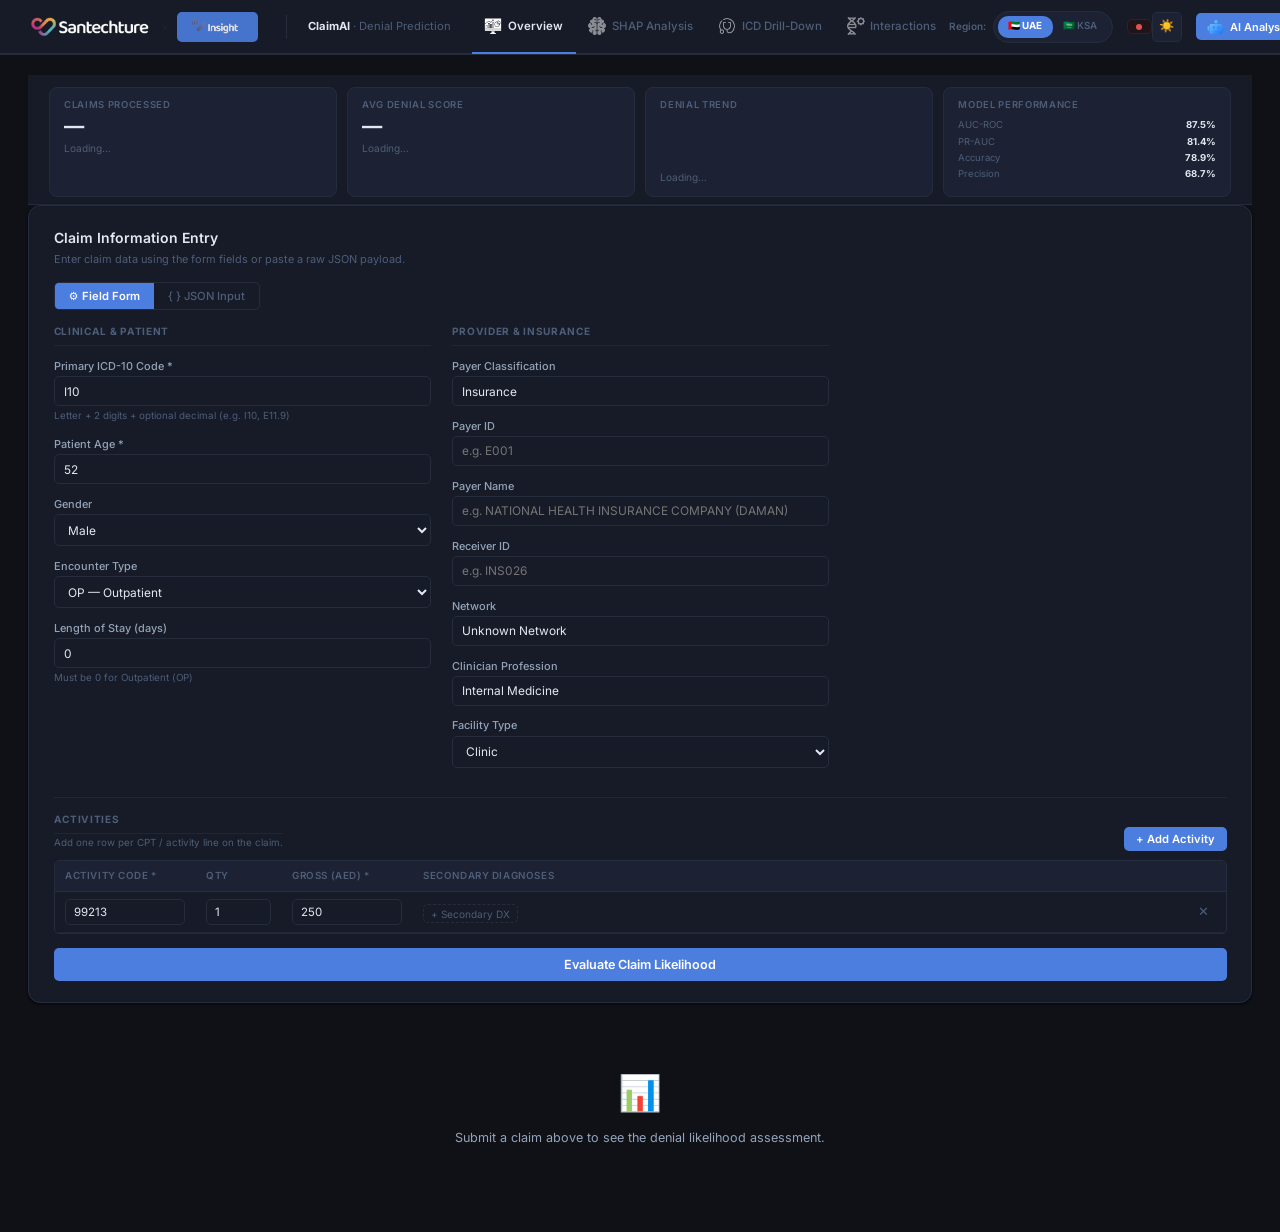
==== commit c3910708: "ui changes done" ====
--- a/frontend/index.html
+++ b/frontend/index.html
@@ -137,6 +137,80 @@
 
     /* Verdict banner sits just below the nav */
     .verdict-banner { margin-top: 0; }
+
+    /* ── Live KPI Strip ──────────────────────────────────── */
+    .live-kpi-strip {
+      display: grid;
+      grid-template-columns: repeat(4, 1fr);
+      gap: .75rem;
+      padding: .85rem 1.5rem .5rem;
+      background: var(--color-surface);
+      border-bottom: 1px solid var(--color-border);
+    }
+    @media (max-width: 900px) {
+      .live-kpi-strip { grid-template-columns: 1fr 1fr; }
+    }
+    .live-kpi-card {
+      background: var(--color-surface-alt);
+      border: 1px solid var(--color-border);
+      border-radius: var(--radius-md);
+      padding: .75rem 1rem;
+      display: flex;
+      flex-direction: column;
+      gap: .2rem;
+      transition: border-color 200ms;
+    }
+    .live-kpi-card:hover { border-color: var(--color-accent); }
+    .live-kpi-label {
+      font-size: .68rem;
+      font-weight: 600;
+      text-transform: uppercase;
+      letter-spacing: .07em;
+      color: var(--color-text-muted);
+    }
+    .live-kpi-value {
+      font-size: 1.45rem;
+      font-weight: 700;
+      color: var(--color-text-primary);
+      line-height: 1.1;
+      white-space: nowrap;
+      overflow: hidden;
+      text-overflow: ellipsis;
+    }
+    .live-kpi-sub {
+      font-size: .72rem;
+      color: var(--color-text-muted);
+      white-space: nowrap;
+      overflow: hidden;
+      text-overflow: ellipsis;
+    }
+    .live-kpi-sub.up   { color: var(--color-high); }
+    .live-kpi-sub.down { color: var(--color-low); }
+
+    /* Force readable text in light mode */
+    [data-theme="light"] .live-kpi-label        { color: #4A5568; }
+    [data-theme="light"] .live-kpi-value        { color: #16202E; }
+    [data-theme="light"] .live-kpi-sub          { color: #4A5568; }
+    [data-theme="light"] .live-kpi-metric-label { color: #4A5568; }
+    [data-theme="light"] .live-kpi-metric-val   { color: #16202E; }
+
+    /* Model metrics mini-grid inside KPI card */
+    .live-kpi-model-grid {
+      display: grid;
+      grid-template-columns: 1fr 1fr;
+      gap: .15rem .5rem;
+      margin-top: .2rem;
+    }
+    .live-kpi-metric-label {
+      font-size: .68rem;
+      color: var(--color-text-muted);
+    }
+    .live-kpi-metric-val {
+      font-size: .68rem;
+      font-weight: 700;
+      color: var(--color-text-primary);
+      text-align: right;
+    }
 
     /* ── Form input mode toggle ─────────────────────────────────── */
     .input-mode-toggle {
@@ -677,9 +751,8 @@
       line-height: 1;
       display: block;
     }
-    [data-theme="light"] .theme-toggle-btn {
-      background: var(--color-surface-alt);
-      border-color: var(--color-border);
+    [data-theme="light"] .top-nav-logo img:first-child {
+      filter: invert(1) brightness(0.2);
     }
 
     /* ── Chat float button ───────────────────────────────────── */
@@ -850,6 +923,34 @@
            TAB 1 — OVERVIEW
            ============================================================ -->
       <div id="tab-overview" class="tab-panel active">
+
+        <!-- ── Live KPI Strip ─────────────────────────────── -->
+        <div id="live-kpi-strip" class="live-kpi-strip">
+          <div class="live-kpi-card" id="lkpi-total">
+            <div class="live-kpi-label">Claims Processed</div>
+            <div class="live-kpi-value" id="lkpi-total-val">—</div>
+            <div class="live-kpi-sub" id="lkpi-total-sub">Loading…</div>
+          </div>
+          <div class="live-kpi-card" id="lkpi-avg">
+            <div class="live-kpi-label">Avg Denial Score</div>
+            <div class="live-kpi-value" id="lkpi-avg-val">—</div>
+            <div class="live-kpi-sub" id="lkpi-avg-sub">Loading…</div>
+          </div>
+          <div class="live-kpi-card" id="lkpi-trend">
+            <div class="live-kpi-label">Denial Trend</div>
+            <div id="lkpi-trend-chart" style="height:52px;width:100%;"></div>
+            <div class="live-kpi-sub" id="lkpi-trend-sub">Loading…</div>
+          </div>
+          <div class="live-kpi-card" id="lkpi-model">
+            <div class="live-kpi-label">Model Performance</div>
+            <div class="live-kpi-model-grid" id="lkpi-model-grid">
+              <span class="live-kpi-metric-label">AUC-ROC</span><span class="live-kpi-metric-val" id="lm-auc">—</span>
+              <span class="live-kpi-metric-label">PR-AUC</span><span class="live-kpi-metric-val" id="lm-pr">—</span>
+              <span class="live-kpi-metric-label">Accuracy</span><span class="live-kpi-metric-val" id="lm-acc">—</span>
+              <span class="live-kpi-metric-label">Precision</span><span class="live-kpi-metric-val" id="lm-prec">—</span>
+            </div>
+          </div>
+        </div>
 
         <!-- Form is inside Overview only -->
         <div class="form-card">
@@ -1118,7 +1219,6 @@
                     <th class="col-cpt">CPT Category</th>
                     <th>Qty</th>
                     <th class="col-gross">Gross</th>
-                    <th style="min-width:160px;">Denial Likelihood</th>
                     <th>Verdict</th>
                     <th>Denial Reason</th>
                     <th>Top Drivers</th>
@@ -1244,7 +1344,6 @@
                     <th>#</th>
                     <th>Activity Code</th>
                     <th class="col-cpt">CPT Category</th>
-                    <th>Denial Prob</th>
                     <th>Verdict</th>
                     <th>Denial Reason</th>
                     <th>Top Reason Driver</th>
--- a/frontend/css/components.css
+++ b/frontend/css/components.css
@@ -681,6 +681,15 @@
 }
 
 .driver-pills-cell { white-space: nowrap; }
+.driver-pills-cell .shap-pill,
+.driver-pills-cell .shap-pill.pos,
+.driver-pills-cell .shap-pill.neg {
+  background: transparent;
+  border: none;
+  color: var(--color-text-primary);
+  font-weight: 500;
+  padding: 0 .2rem;
+}
 
 .rec-cell {
   font-size: .78rem;
@@ -820,3 +829,19 @@
 .shap-all-acts-table tbody tr:hover { background: rgba(76,126,224,.06) !important; }
 .shap-all-acts-table tbody tr.shap-row-active { background: rgba(76,126,224,.10) !important; }
 .shap-all-acts-table tbody tr.shap-row-denied { border-left: 2px solid var(--color-high); }
+
+/* SHAP all-activities driver cells — plain white text, no coloured pills */
+.shap-all-acts-table td .shap-pill,
+.shap-all-acts-table td .shap-pill.pos,
+.shap-all-acts-table td .shap-pill.neg {
+  background: transparent;
+  border: none;
+  color: var(--color-text-primary);
+  font-weight: 500;
+  padding: 0;
+}
+
+/* At-risk KPI value — always white regardless of level */
+#kpi-claim-score .kpi-value {
+  color: var(--color-text-primary) !important;
+}
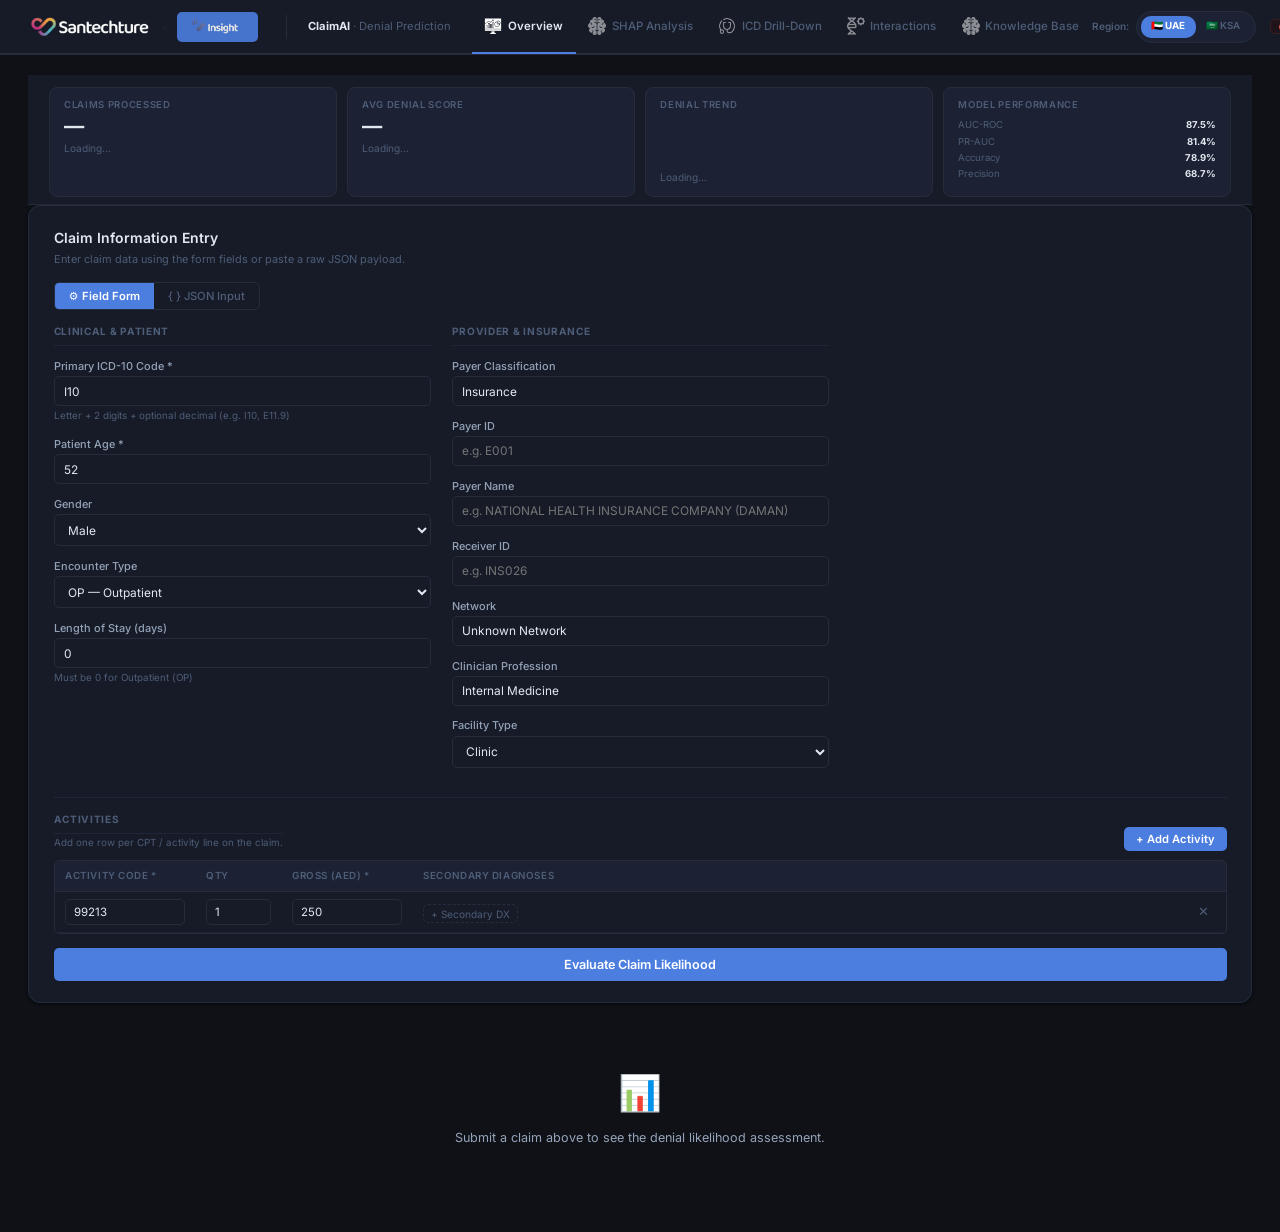
==== commit a7b9919c: "globalrag implemented" ====
--- a/frontend/index.html
+++ b/frontend/index.html
@@ -857,6 +857,9 @@
   <button class="top-nav-tab" data-tab="interactions">
     <img src="assets/interactions.png" alt="" /> Interactions
   </button>
+  <button class="top-nav-tab" data-tab="knowledgebase">
+    <img src="assets/shapanalysis.png" alt="" /> Knowledge Base
+  </button>
 
   <div class="top-nav-spacer"></div>
 
@@ -917,6 +920,7 @@
         <button class="tab-btn" data-tab="shap">SHAP Analysis</button>
         <button class="tab-btn" data-tab="icd">ICD Drill-Down</button>
         <button class="tab-btn" data-tab="interactions">Interactions</button>
+        <button class="tab-btn" data-tab="knowledgebase">Knowledge Base</button>
       </div>
 
       <!-- ============================================================
@@ -1498,6 +1502,53 @@
 
       </div><!-- /tab-interactions -->
 
+      <!-- ============================================================
+           TAB 5 — KNOWLEDGE BASE (Global RAG)
+           Completely standalone — no interaction with claim session flow.
+           ============================================================ -->
+      <div id="tab-knowledgebase" class="tab-panel">
+
+        <!-- Header -->
+        <div style="display:flex;align-items:center;justify-content:space-between;margin-bottom:1.25rem;flex-wrap:wrap;gap:.75rem;">
+          <div>
+            <div class="section-title">Knowledge Base</div>
+            <div class="section-caption" id="kb-stats-label">Search and browse the indexed regulatory rules — UAE &amp; KSA</div>
+          </div>
+          <div style="display:flex;gap:.5rem;align-items:center;">
+            <select id="kb-severity-filter" class="shap-activity-select" style="min-width:140px;">
+              <option value="">All Severities</option>
+              <option value="CRITICAL">Critical</option>
+              <option value="SEVERE">Severe</option>
+              <option value="WARNING">Warning</option>
+              <option value="INFO">Info</option>
+            </select>
+          </div>
+        </div>
+
+        <!-- Search box -->
+        <div style="position:relative;margin-bottom:1.25rem;">
+          <input id="kb-search-input" type="text"
+            style="width:100%;padding:.6rem 1rem .6rem 2.5rem;border:1px solid var(--color-border);border-radius:var(--radius-md);background:var(--color-surface-alt);color:var(--color-text-primary);font-family:var(--font);font-size:.9rem;"
+            placeholder="Search rules — e.g. 'medical necessity iron panel' or 'prior authorization'" />
+          <span style="position:absolute;left:.75rem;top:50%;transform:translateY(-50%);color:var(--color-text-muted);font-size:1rem;">🔍</span>
+        </div>
+
+        <!-- Results area -->
+        <div id="kb-results" style="display:flex;flex-direction:column;gap:.75rem;">
+          <div style="text-align:center;padding:3rem;color:var(--color-text-muted);font-size:.88rem;">
+            Type a query above to search, or browse all rules below.
+          </div>
+        </div>
+
+        <!-- Load more -->
+        <div style="text-align:center;margin-top:1.25rem;">
+          <button id="kb-load-more" class="btn-primary" style="width:auto;padding:.45rem 1.5rem;display:none;">
+            Load more rules
+          </button>
+        </div>
+
+      </div><!-- /tab-knowledgebase -->
+
     </div><!-- /content-area -->
   </main>
 </div><!-- /app-shell -->
@@ -1540,6 +1591,7 @@
 <script src="js/charts.js?v=10"></script>
 <script src="js/icd.js?v=7"></script>
 <script src="js/interactions.js?v=11"></script>
+<script src="js/knowledgebase.js?v=1"></script>
 <script src="js/chat.js?v=9"></script>
 <script src="js/app.js?v=15"></script>
 
